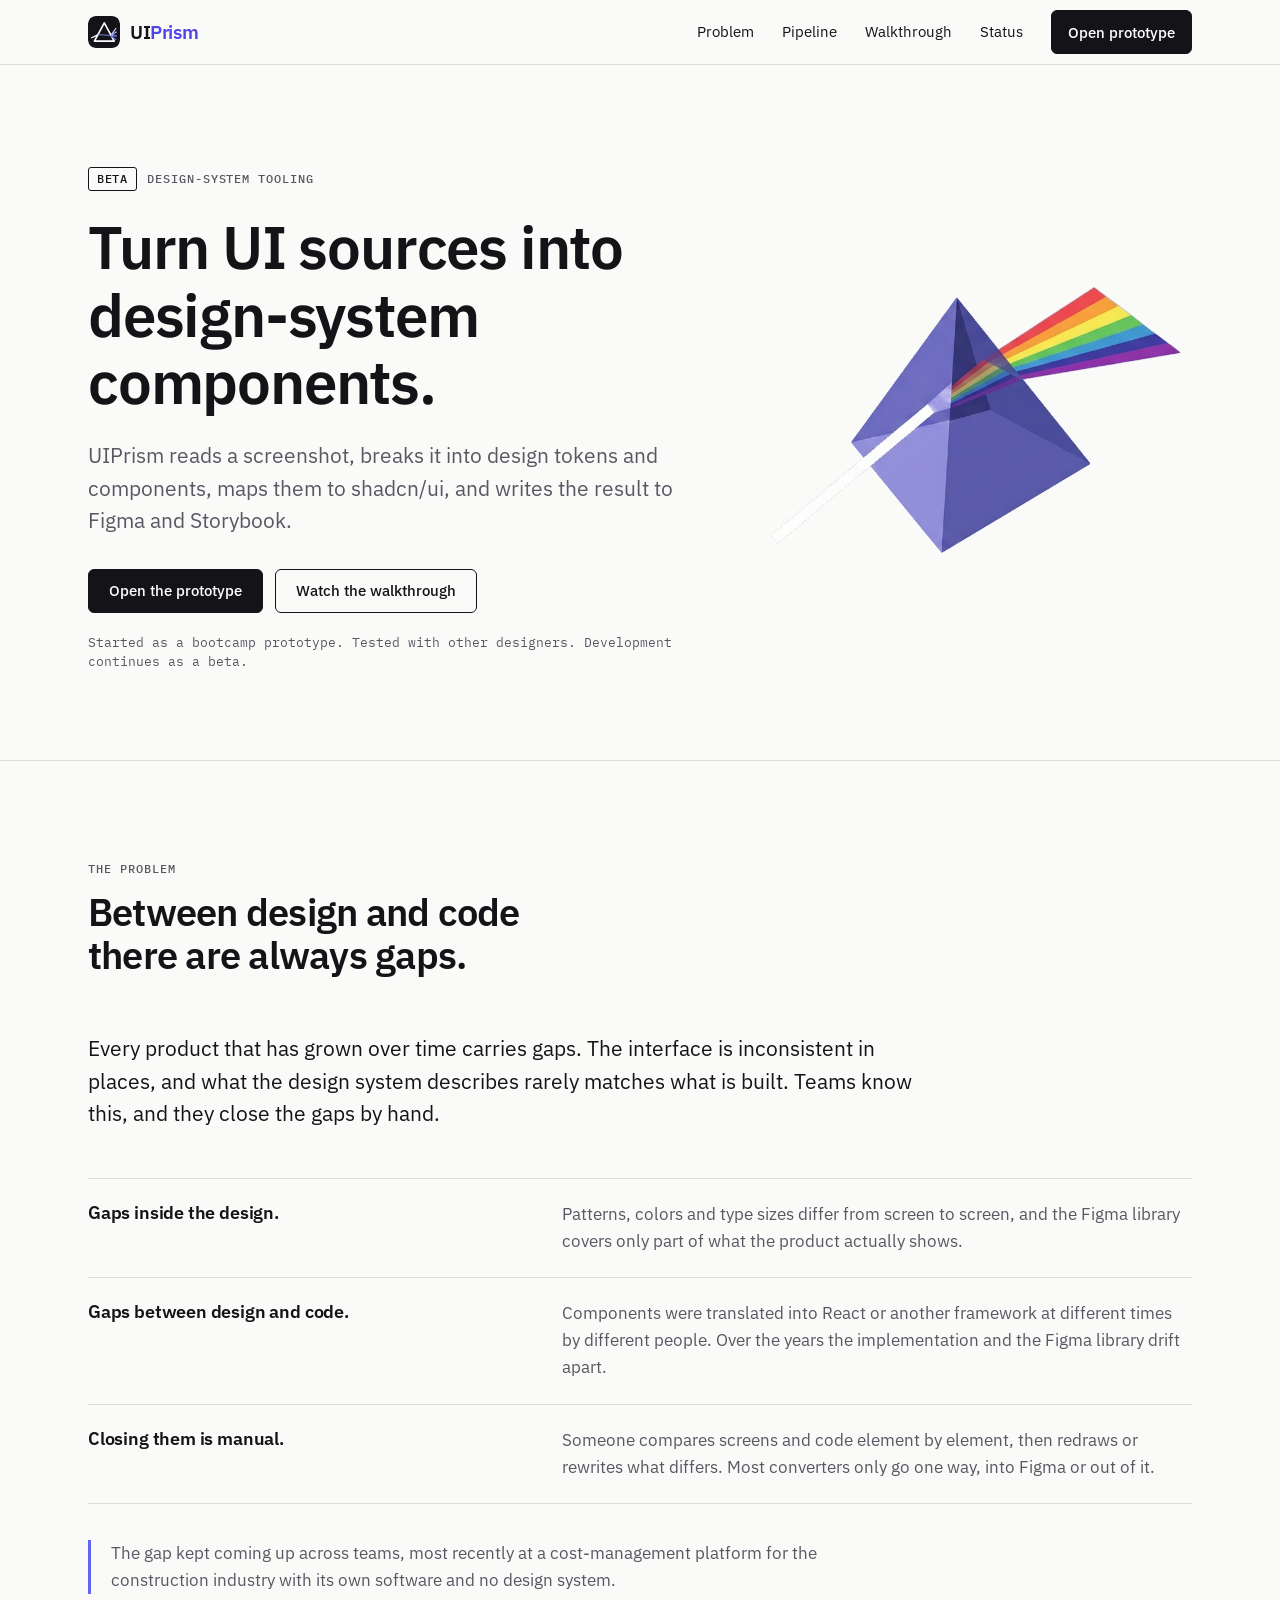
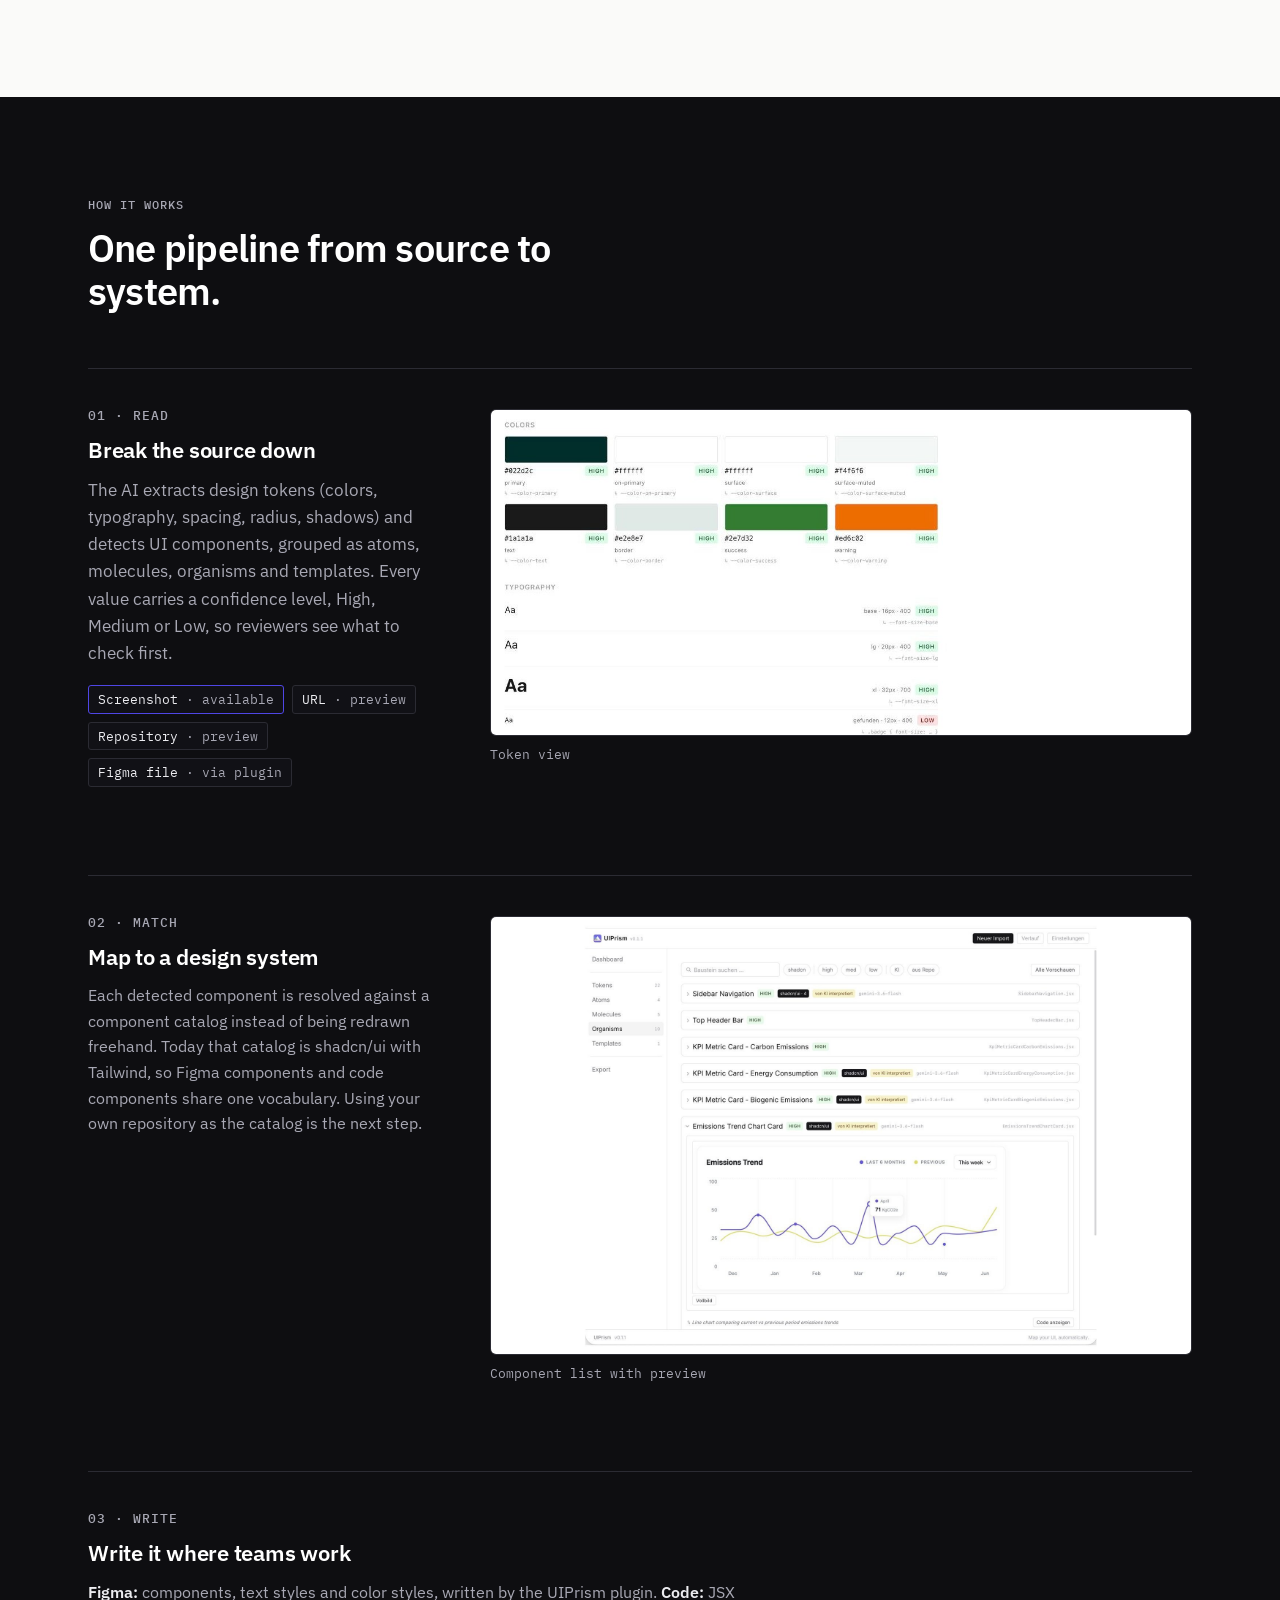
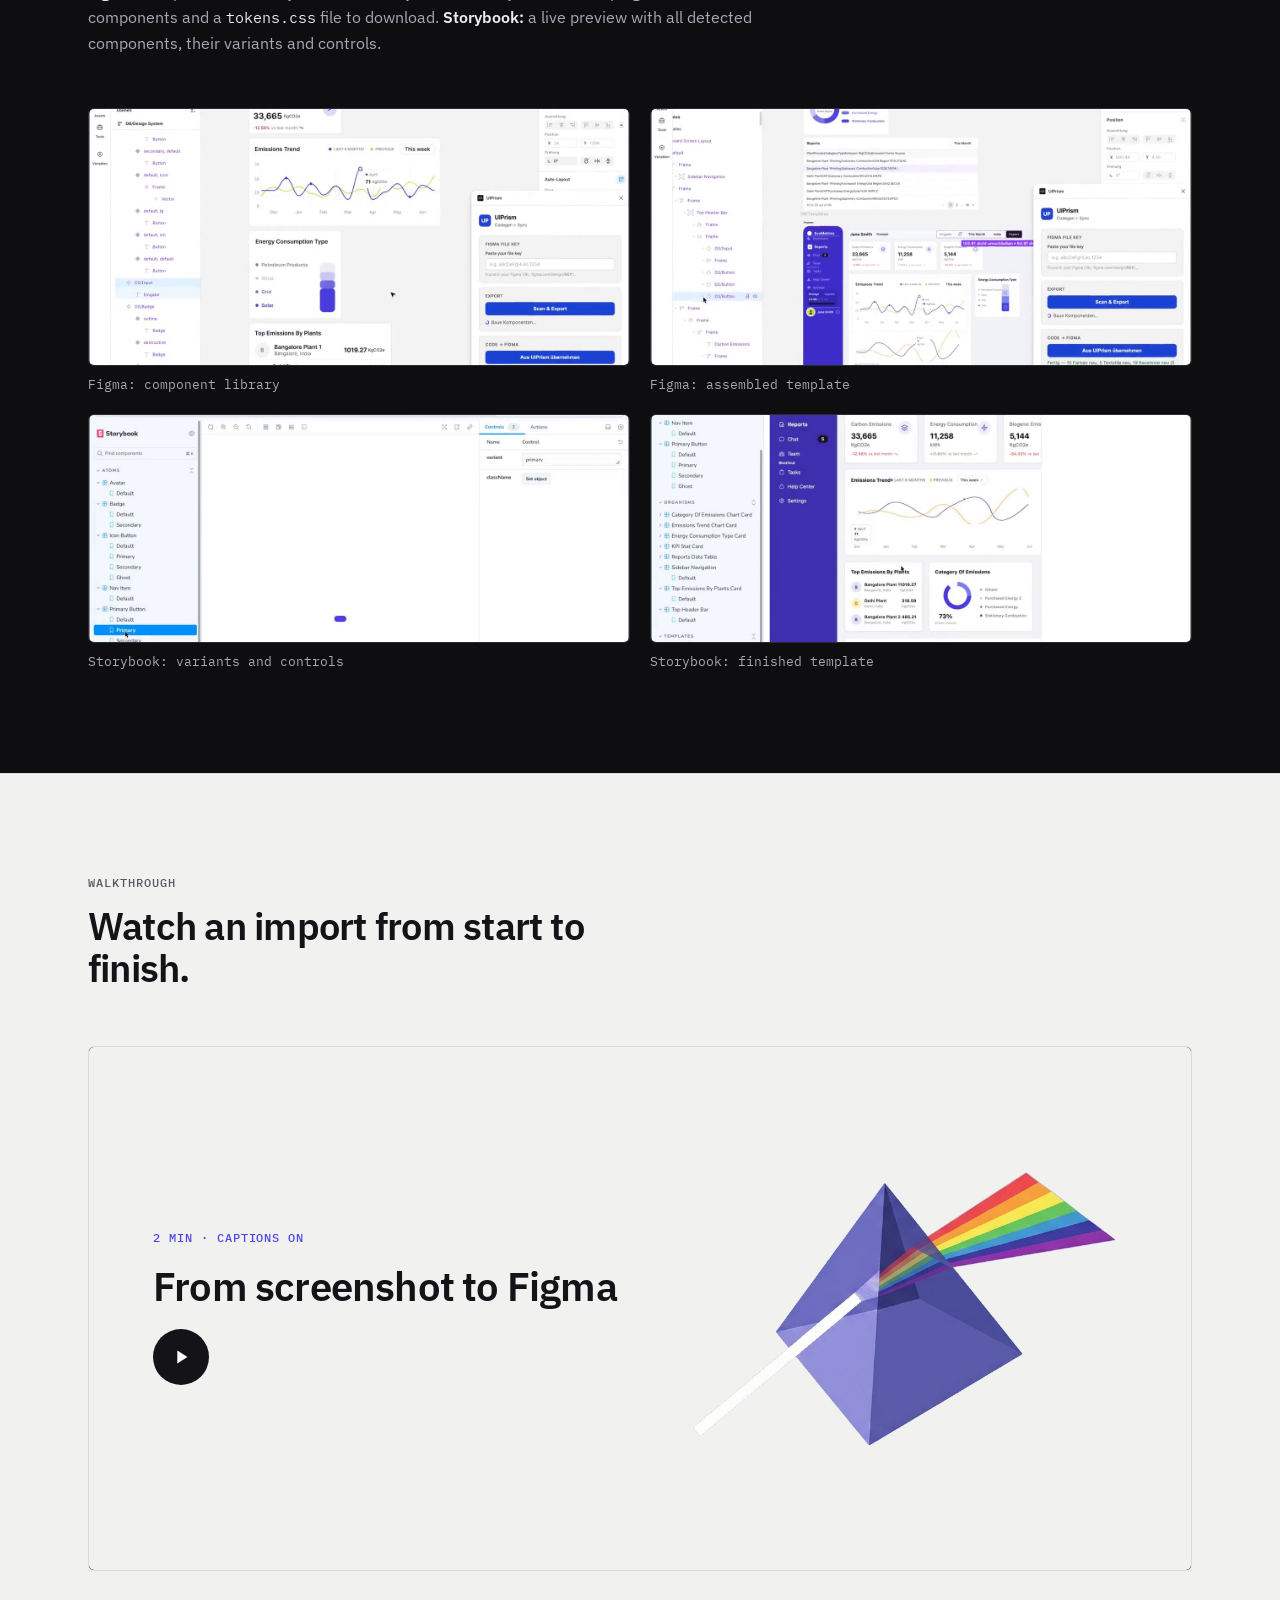
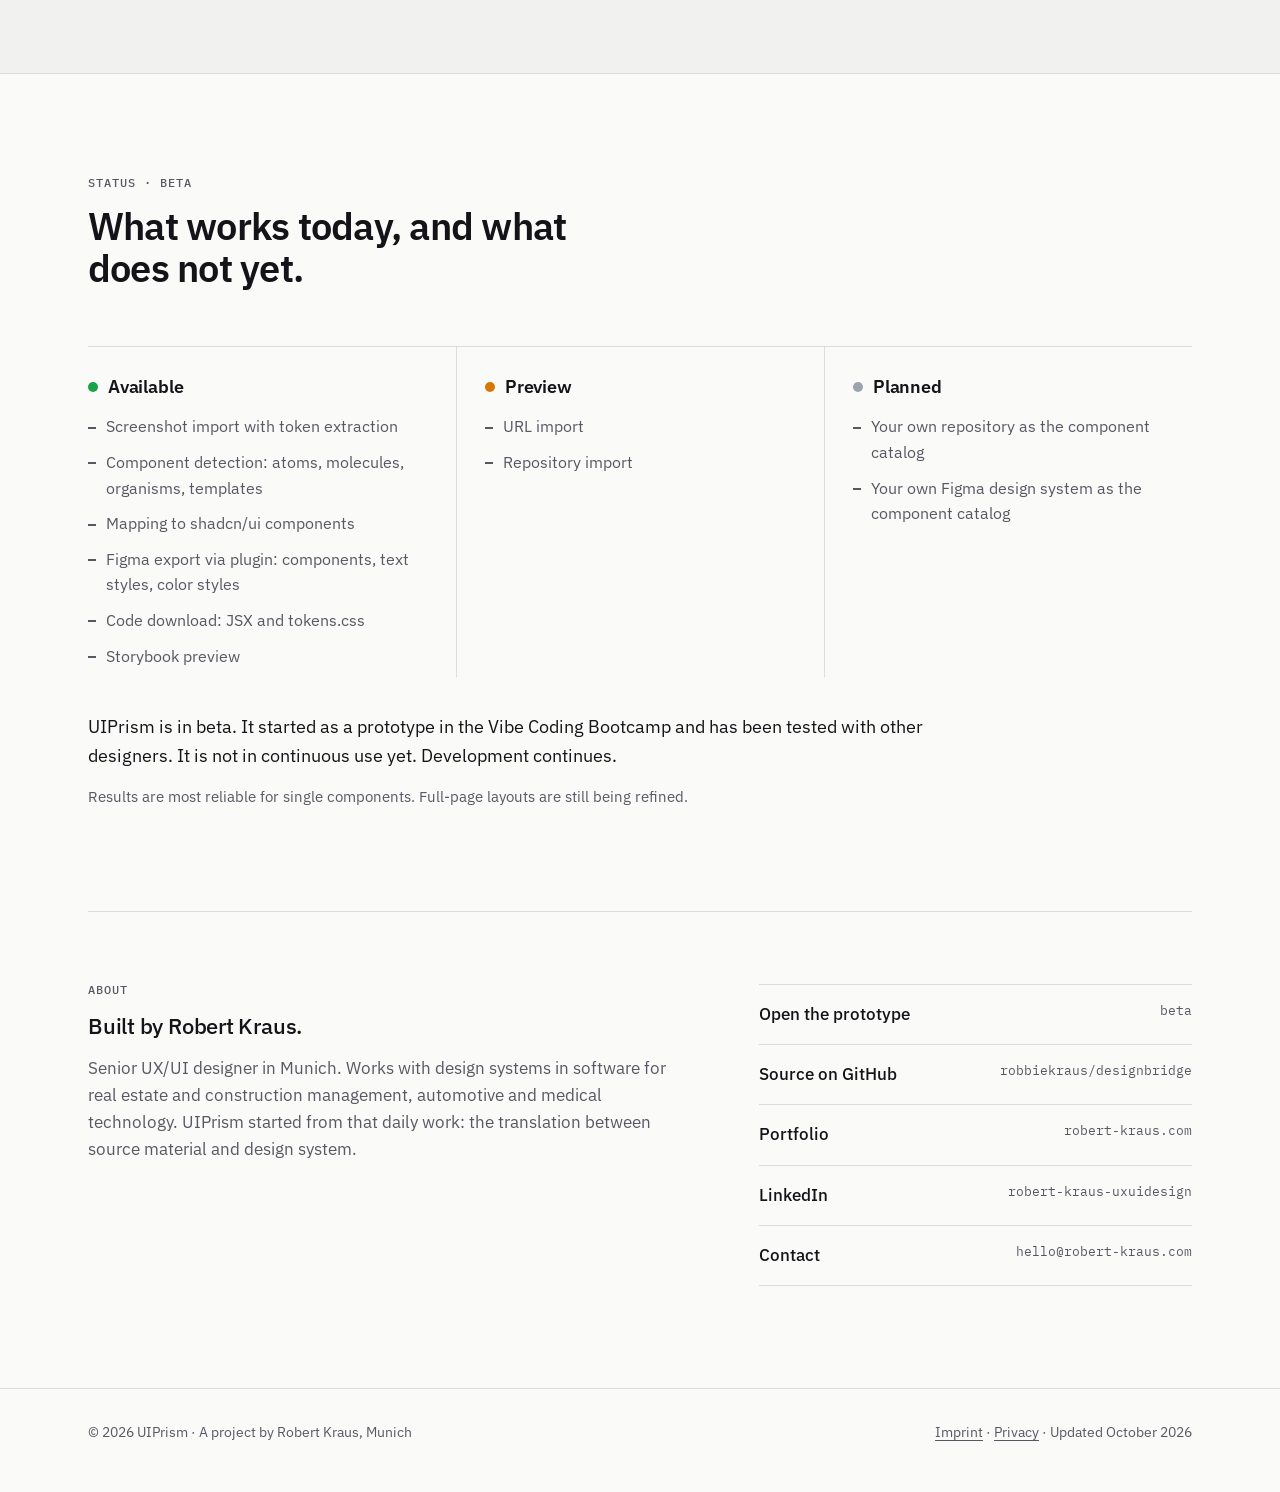
==== index.html @ bccb8038 "Merge How it works and Inside the prototype into one pipeline section with screens Co-Authored-By: C" ====
<!doctype html>
<html lang="en">
<head>
<meta charset="utf-8">
<meta name="viewport" content="width=device-width, initial-scale=1">
<title>UIPrism · UI sources to design-system components</title>
<meta name="description" content="UIPrism reads a screenshot, breaks it into design tokens and components, maps them to shadcn/ui, and writes the result to Figma and Storybook. Beta.">
<link rel="canonical" href="https://uiprism.netlify.app/">
<meta property="og:type" content="website">
<meta property="og:title" content="UIPrism · UI sources to design-system components">
<meta property="og:description" content="Screenshot in, design tokens, components, Figma and Storybook out. Currently in beta.">
<meta property="og:url" content="https://uiprism.netlify.app/">
<meta property="og:image" content="https://uiprism.netlify.app/assets/video/uiprism-walkthrough-poster.jpg">
<meta name="twitter:card" content="summary_large_image">
<meta name="theme-color" content="#fafaf9">
<link rel="icon" href="assets/brand/favicon.svg" type="image/svg+xml">
<link rel="icon" href="assets/brand/favicon-32.png" type="image/png" sizes="32x32">
<link rel="apple-touch-icon" href="assets/brand/apple-touch-icon.png">
<link rel="preload" href="assets/fonts/ibm-plex-sans-latin-400-normal.woff2" as="font" type="font/woff2" crossorigin>
<link rel="preload" href="assets/fonts/ibm-plex-sans-latin-600-normal.woff2" as="font" type="font/woff2" crossorigin>
<link rel="stylesheet" href="assets/styles.css">
<script src="assets/site.js" defer></script>
</head>
<body>
<a class="skip" href="#main">Skip to content</a>

<header class="top">
  <div class="wrap">
    <a class="brand" href="#top" aria-label="UIPrism, back to top">
      <svg viewBox="0 0 128 128" aria-hidden="true"><rect x="0" y="0" width="128" height="128" rx="28" fill="#141418"/><g transform="translate(12.4 14.5) scale(1.65)"><path d="M32 8 56 52H8Z" fill="none" stroke="#FFFFFF" stroke-width="4" stroke-linejoin="round"/><path d="M1.5 44 17.2 36.3" stroke="#FFFFFF" stroke-width="3.2" stroke-linecap="round" fill="none"/><path d="M17.2 36.3 47.6 38.4" stroke="#818CF8" stroke-width="2.4" stroke-linecap="round" fill="none" opacity="0.9"/><g stroke-width="3" stroke-linecap="round" fill="none"><path d="M48 38.2 60 21.5" stroke="#C7D2FE"/><path d="M48.3 38.6 61 30.2" stroke="#A5B4FC"/><path d="M48.5 39 61.2 39.6" stroke="#818CF8"/><path d="M48.4 39.4 60 48.6" stroke="#6366F1"/></g></g></svg>
      <span>UI<b>Prism</b></span>
    </a>
    <nav class="nav" aria-label="Main">
      <a href="#problem">Problem</a>
      <a href="#pipeline">Pipeline</a>
      <a href="#walkthrough">Walkthrough</a>
      <a href="#status">Status</a>
      <a class="btn" href="https://designbridge-production.up.railway.app/" rel="noopener">Open prototype</a>
    </nav>
  </div>
</header>

<main id="main">
  <div id="top"></div>
  <section class="hero" aria-labelledby="h1">
    <div class="wrap">
      <div>
        <p class="label"><span class="pill">Beta</span><span>Design-system tooling</span></p>
        <h1 id="h1">Turn UI sources into design-system components.</h1>
        <p class="lede">UIPrism reads a screenshot, breaks it into design tokens and components, maps them to shadcn/ui, and writes the result to Figma and Storybook.</p>
        <div class="cta">
          <a class="btn" href="https://designbridge-production.up.railway.app/" rel="noopener">Open the prototype</a>
          <a class="btn ghost" href="#walkthrough">Watch the walkthrough</a>
        </div>
        <p class="note">Started as a bootcamp prototype. Tested with other designers. Development continues as a beta.</p>
      </div>
      <figure>
        <img src="assets/img/prism.webp" width="723" height="481" fetchpriority="high" alt="Illustration: a beam of light enters a prism and leaves as a spectrum. One source becomes a structured system.">
      </figure>
    </div>
  </section>

  <section id="problem" aria-labelledby="h-problem">
    <div class="wrap">
      <div class="head">
        <p class="label">The problem</p>
        <h2 id="h-problem">Between design and code there are always gaps.</h2>
      </div>
      <p class="lead">Every product that has grown over time carries gaps. The interface is inconsistent in places, and what the design system describes rarely matches what is built. Teams know this, and they close the gaps by hand.</p>
      <dl class="issues">
        <div>
          <dt>Gaps inside the design.</dt>
          <dd>Patterns, colors and type sizes differ from screen to screen, and the Figma library covers only part of what the product actually shows.</dd>
        </div>
        <div>
          <dt>Gaps between design and code.</dt>
          <dd>Components were translated into React or another framework at different times by different people. Over the years the implementation and the Figma library drift apart.</dd>
        </div>
        <div>
          <dt>Closing them is manual.</dt>
          <dd>Someone compares screens and code element by element, then redraws or rewrites what differs. Most converters only go one way, into Figma or out of it.</dd>
        </div>
      </dl>
      <p class="origin">The gap kept coming up across teams, most recently at a cost-management platform for the construction industry with its own software and no design system.</p>
    </div>
  </section>

  <section id="pipeline" class="dark" aria-labelledby="h-pipeline">
    <div class="wrap">
      <div class="head">
        <p class="label">How it works</p>
        <h2 id="h-pipeline">One pipeline from source to system.</h2>
      </div>
      <div class="rows">
        <article class="row">
          <div class="row-text">
            <p class="num">01 · READ</p>
            <h3>Break the source down</h3>
            <p>The AI extracts design tokens (colors, typography, spacing, radius, shadows) and detects UI components, grouped as atoms, molecules, organisms and templates. Every value carries a confidence level, High, Medium or Low, so reviewers see what to check first.</p>
            <ul class="chips" aria-label="Input sources">
              <li class="chip live">Screenshot <i>· available</i></li>
              <li class="chip">URL <i>· preview</i></li>
              <li class="chip">Repository <i>· preview</i></li>
              <li class="chip">Figma file <i>· via plugin</i></li>
            </ul>
          </div>
          <div class="row-shots one">
            <figure><button type="button" class="shot" data-shot><img src="assets/img/screens/01-tokens.jpg" width="1240" height="575" alt="Token view: extracted colors with hex values and High confidence labels, and the start of the typography list."></button><figcaption>Token view</figcaption></figure>
          </div>
        </article>
        <article class="row">
          <div class="row-text">
            <p class="num">02 · MATCH</p>
            <h3>Map to a design system</h3>
            <p>Each detected component is resolved against a component catalog instead of being redrawn freehand. Today that catalog is shadcn/ui with Tailwind, so Figma components and code components share one vocabulary. Using your own repository as the catalog is the next step.</p>
          </div>
          <div class="row-shots one">
            <figure><button type="button" class="shot" data-shot><img src="assets/img/screens/02-components.jpg" width="1914" height="1196" alt="Component list with confidence labels and shadcn/ui badges, one entry expanded to show a rendered line chart card."></button><figcaption>Component list with preview</figcaption></figure>
          </div>
        </article>
        <article class="row wide">
          <div class="row-text">
            <p class="num">03 · WRITE</p>
            <h3>Write it where teams work</h3>
            <p><strong>Figma:</strong> components, text styles and color styles, written by the UIPrism plugin. <strong>Code:</strong> JSX components and a <code>tokens.css</code> file to download. <strong>Storybook:</strong> a live preview with all detected components, their variants and controls.</p>
          </div>
          <div class="row-shots four">
            <figure><button type="button" class="shot" data-shot><img src="assets/img/screens/03-figma-library.jpg" width="1280" height="608" alt="Figma file with the UIPrism plugin open next to a library of components such as badge, input and card."></button><figcaption>Figma: component library</figcaption></figure>
            <figure><button type="button" class="shot" data-shot><img src="assets/img/screens/04-figma-template.jpg" width="1280" height="608" alt="Figma canvas with the assembled dashboard template and its layer tree."></button><figcaption>Figma: assembled template</figcaption></figure>
            <figure><button type="button" class="shot" data-shot><img src="assets/img/screens/05-storybook-controls.jpg" width="1280" height="536" alt="Storybook with atoms, organisms and a controls panel for the primary button variant."></button><figcaption>Storybook: variants and controls</figcaption></figure>
            <figure><button type="button" class="shot" data-shot><img src="assets/img/screens/06-storybook-template.jpg" width="1280" height="536" alt="Storybook rendering the finished dashboard template."></button><figcaption>Storybook: finished template</figcaption></figure>
          </div>
        </article>
      </div>
    </div>
  </section>

  <section id="walkthrough" class="walk" aria-labelledby="h-walk">
    <div class="wrap">
      <div class="head">
        <p class="label">Walkthrough</p>
        <h2 id="h-walk">Watch an import from start to finish.</h2>
      </div>
      <div class="player">
        <video controls preload="metadata" playsinline width="1280" height="608" id="walk-video" aria-label="Walkthrough: a screenshot imported into UIPrism, analyzed, and written to Figma and Storybook">
          <source src="assets/video/uiprism-walkthrough.mp4" type="video/mp4">
          <track kind="captions" src="assets/video/uiprism-walkthrough.en.vtt" srclang="en" label="English" default>
          Your browser cannot play this video. <a href="assets/video/uiprism-walkthrough.mp4">Download the walkthrough</a>.
        </video>
        <button type="button" class="start" id="walk-start" aria-label="Play walkthrough, 2 minutes">
          <span class="start-text">
            <span class="start-eyebrow">2 min · captions on</span>
            <span class="start-title">From screenshot to Figma</span>
            <span class="start-play" aria-hidden="true"><svg width="22" height="22" viewBox="0 0 24 24" fill="currentColor"><path d="M8 5v14l11-7z"/></svg></span>
          </span>
          <img src="assets/img/prism.webp" alt="" aria-hidden="true" width="723" height="481" decoding="async">
        </button>
      </div>
    </div>
  </section>

  <section id="status" aria-labelledby="h-status">
    <div class="wrap">
      <div class="head">
        <p class="label">Status · Beta</p>
        <h2 id="h-status">What works today, and what does not yet.</h2>
      </div>
      <div class="status">
        <div>
          <h3><span class="dot a" aria-hidden="true"></span>Available</h3>
          <ul>
            <li>Screenshot import with token extraction</li>
            <li>Component detection: atoms, molecules, organisms, templates</li>
            <li>Mapping to shadcn/ui components</li>
            <li>Figma export via plugin: components, text styles, color styles</li>
            <li>Code download: JSX and tokens.css</li>
            <li>Storybook preview</li>
          </ul>
        </div>
        <div>
          <h3><span class="dot b" aria-hidden="true"></span>Preview</h3>
          <ul>
            <li>URL import</li>
            <li>Repository import</li>
          </ul>
        </div>
        <div>
          <h3><span class="dot c" aria-hidden="true"></span>Planned</h3>
          <ul>
            <li>Your own repository as the component catalog</li>
            <li>Your own Figma design system as the component catalog</li>
          </ul>
        </div>
      </div>
      <p class="betanote">UIPrism is in beta. It started as a prototype in the Vibe Coding Bootcamp and has been tested with other designers. It is not in continuous use yet. Development continues.</p>
      <p class="limits">Results are most reliable for single components. Full-page layouts are still being refined.</p>
    </div>
  </section>

  <section id="about" aria-labelledby="h-about">
    <div class="wrap"><div class="about">
      <div>
        <p class="label">About</p>
        <h2 id="h-about">Built by Robert Kraus.</h2>
        <p>Senior UX/UI designer in Munich. Works with design systems in software for real estate and construction management, automotive and medical technology. UIPrism started from that daily work: the translation between source material and design system.</p>
      </div>
      <ul class="links">
        <li><a href="https://designbridge-production.up.railway.app/" rel="noopener">Open the prototype <span>beta</span></a></li>
        <li><a href="https://github.com/robbiekraus/designbridge" rel="noopener">Source on GitHub <span>robbiekraus/designbridge</span></a></li>
        <li><a href="https://www.robert-kraus.com" rel="noopener">Portfolio <span>robert-kraus.com</span></a></li>
        <li><a href="https://www.linkedin.com/in/robert-kraus-uxuidesign/" rel="noopener">LinkedIn <span>robert-kraus-uxuidesign</span></a></li>
        <li><a href="mailto:hello@robert-kraus.com">Contact <span>hello@robert-kraus.com</span></a></li>
      </ul>
    </div></div>
  </section>
</main>

<footer>
  <div class="wrap">
    <span>© 2026 UIPrism · A project by Robert Kraus, Munich</span>
    <span><a href="legal.html#imprint">Imprint</a> · <a href="legal.html#privacy">Privacy</a> · Updated October 2026</span>
  </div>
</footer>
</body>
</html>
---- assets/styles.css ----
/* UIPrism site. Tokens follow brand-guide.md; type is IBM Plex, self-hosted (no external requests). */
@font-face{font-family:"IBM Plex Sans";font-weight:400;font-style:normal;font-display:swap;src:url(fonts/ibm-plex-sans-latin-400-normal.woff2) format("woff2")}
@font-face{font-family:"IBM Plex Sans";font-weight:500;font-style:normal;font-display:swap;src:url(fonts/ibm-plex-sans-latin-500-normal.woff2) format("woff2")}
@font-face{font-family:"IBM Plex Sans";font-weight:600;font-style:normal;font-display:swap;src:url(fonts/ibm-plex-sans-latin-600-normal.woff2) format("woff2")}
@font-face{font-family:"IBM Plex Mono";font-weight:400;font-style:normal;font-display:swap;src:url(fonts/ibm-plex-mono-latin-400-normal.woff2) format("woff2")}
@font-face{font-family:"IBM Plex Mono";font-weight:500;font-style:normal;font-display:swap;src:url(fonts/ibm-plex-mono-latin-500-normal.woff2) format("woff2")}

:root{
  --ink:#141418; --ink-2:#585863; --paper:#fafaf9; --paper-2:#f1f1ef; --line:#dcdcd8;
  --accent:#4f46e5;          /* text and links: 6.6:1 on paper */
  --accent-fill:#6366f1;     /* graphics only; 4.5:1 is not met for small text */
  --dark:#0e0e11; --dark-2:#17171c; --dark-line:#2b2b33; --dark-ink:#ececf0; --dark-ink-2:#a8a8b4;
  --sans:"IBM Plex Sans",system-ui,-apple-system,"Segoe UI",Roboto,sans-serif;
  --mono:"IBM Plex Mono",ui-monospace,SFMono-Regular,Menlo,Consolas,monospace;
  --max:1200px; --gutter:clamp(20px,4vw,48px); --radius:6px;
}
*,*::before,*::after{box-sizing:border-box}
html{scroll-behavior:smooth;scroll-padding-top:76px;-webkit-text-size-adjust:100%}
@media (prefers-reduced-motion:reduce){html{scroll-behavior:auto}}
body{margin:0;background:var(--paper);color:var(--ink);font:400 17px/1.6 var(--sans);-webkit-font-smoothing:antialiased}
img,video{max-width:100%;display:block}
a{color:var(--accent);text-underline-offset:3px}
a:hover{text-decoration-thickness:2px}
:focus-visible{outline:3px solid var(--accent-fill);outline-offset:3px;border-radius:3px}
.skip{position:absolute;left:-999px;top:8px;background:var(--ink);color:#fff;padding:10px 14px;border-radius:var(--radius);z-index:100}
.skip:focus{left:8px}
.wrap{max-width:var(--max);margin:0 auto;padding:0 var(--gutter)}
h1,h2,h3{margin:0;font-weight:600;letter-spacing:-.02em;line-height:1.12}
h1{font-size:clamp(34px,5vw,60px)}
h2{font-size:clamp(26px,3.2vw,38px);max-width:22ch}
h3{font-size:19px;letter-spacing:-.01em;line-height:1.3}
p{margin:0}
.label{font:500 12px/1 var(--mono);letter-spacing:.08em;text-transform:uppercase;color:var(--ink-2)}
.dark .label{color:var(--dark-ink-2)}

/* header */
.top{position:sticky;top:0;z-index:50;background:rgba(250,250,249,.94);backdrop-filter:saturate(1.4) blur(8px);border-bottom:1px solid var(--line)}
.top .wrap{display:flex;align-items:center;justify-content:space-between;height:64px;gap:24px}
.brand{display:flex;align-items:center;gap:10px;text-decoration:none;color:var(--ink);font-weight:600;font-size:19px;letter-spacing:-.02em}
.brand svg{width:32px;height:32px;border-radius:8px}
.brand b{color:var(--accent);font-weight:600}
.nav{display:flex;align-items:center;gap:28px}
.nav a{color:var(--ink);text-decoration:none;font-size:15px}
.nav a:hover{color:var(--accent)}
.btn{display:inline-flex;align-items:center;gap:8px;padding:12px 20px;border-radius:var(--radius);font:500 15px/1 var(--sans);text-decoration:none;border:1px solid var(--ink);color:#fff;background:var(--ink);min-height:44px}
.btn:hover{background:#2a2a33}
.btn.ghost{background:transparent;color:var(--ink)}
.btn.ghost:hover{background:var(--paper-2)}
.nav .btn{color:#fff;padding:10px 16px}
.nav .btn:hover{color:#fff}

/* hero */
.hero{padding:clamp(48px,8vw,104px) 0 clamp(48px,7vw,88px);border-bottom:1px solid var(--line)}
.hero .wrap{display:grid;grid-template-columns:minmax(0,7fr) minmax(0,5fr);gap:clamp(24px,5vw,72px);align-items:center}
.hero .label{margin-bottom:22px;display:flex;gap:10px;align-items:center}
.pill{font:500 12px/1 var(--mono);letter-spacing:.06em;text-transform:uppercase;border:1px solid var(--ink);padding:5px 8px;border-radius:3px;color:var(--ink)}
.lede{margin-top:24px;font-size:clamp(18px,1.7vw,21px);line-height:1.55;color:var(--ink-2);max-width:34em}
.cta{display:flex;flex-wrap:wrap;gap:12px;margin-top:32px}
.hero .note{margin-top:20px;font:400 13px/1.5 var(--mono);color:var(--ink-2)}
.hero figure{margin:0}
.hero img{width:100%;height:auto}

/* sections */
section{padding:clamp(56px,8vw,104px) 0}
.head{display:grid;gap:16px;margin-bottom:clamp(32px,5vw,56px)}
.origin{margin-top:40px;max-width:46em;color:var(--ink-2);padding-left:20px;border-left:3px solid var(--accent-fill)}

/* pipeline (dark) */
.dark{background:var(--dark);color:var(--dark-ink)}
.dark h2{color:#fff}
.dark a{color:#a5b4fc}
.chips{list-style:none;margin:18px 0 0;padding:0;display:flex;flex-wrap:wrap;gap:8px}
.chip{font:400 12.5px/1 var(--mono);padding:7px 9px;border:1px solid var(--dark-line);border-radius:3px;color:var(--dark-ink);background:#111116}
.chip i{font-style:normal;color:var(--dark-ink-2)}
.chip.live{border-color:#4f46e5}
.num{font:500 13px/1 var(--mono);color:#a5b4fc;letter-spacing:.08em;margin:0 0 14px}
.dark .row{border-top-color:var(--dark-line)}
.dark .row-text h3{color:#fff}
.dark .row-text p:last-child,.dark .row-text p{color:var(--dark-ink-2)}
.dark .row-text strong{color:var(--dark-ink);font-weight:600}
.dark .row-text code{font-family:var(--mono);font-size:.92em;color:var(--dark-ink)}
.dark .shot{border-color:var(--dark-line)}
.dark .row-shots figcaption{color:var(--dark-ink-2)}
.row-shots.four{grid-template-columns:repeat(2,minmax(0,1fr))}

/* walkthrough */
.walk{background:var(--paper-2);border-top:1px solid var(--line);border-bottom:1px solid var(--line)}
.player{border:1px solid var(--line);border-radius:var(--radius);overflow:hidden;background:#000}
.player video{width:100%;height:auto;aspect-ratio:1280/608;background:#000}
.cap{margin-top:14px;font-size:14px;line-height:1.55;color:var(--ink-2);max-width:62em}

/* status */
.status{display:grid;grid-template-columns:repeat(3,minmax(0,1fr));border-top:1px solid var(--line)}
.status>div{padding:28px 28px 8px 0}
.status>div+div{padding-left:28px;border-left:1px solid var(--line)}
.status h3{display:flex;align-items:center;gap:10px;margin-bottom:16px;font-size:18px}
.status ul{margin:0;padding:0;list-style:none;display:grid;gap:10px;color:var(--ink-2);font-size:16px}
.status li{padding-left:18px;position:relative}
.status li::before{content:"";position:absolute;left:0;top:.78em;width:8px;height:2px;background:var(--ink-2)}
.dot{width:10px;height:10px;border-radius:50%;display:inline-block}
.dot.a{background:#16a34a}.dot.b{background:#d97706}.dot.c{background:#9ca3af}
.betanote{margin-top:36px;max-width:50em;font-size:18px;line-height:1.6}
.limits{margin-top:14px;max-width:50em;color:var(--ink-2);font-size:15px}

/* about + footer */
#about{padding-top:0}
.about{border-top:1px solid var(--line);padding-top:clamp(40px,6vw,72px);display:grid;grid-template-columns:minmax(0,7fr) minmax(0,5fr);gap:clamp(24px,5vw,72px)}
.about p{color:var(--ink-2);max-width:36em}
.about h2{margin:16px 0 14px;font-size:22px;font-weight:500;letter-spacing:-.01em;line-height:1.3;max-width:none}
.links{list-style:none;margin:0;padding:0;display:grid;gap:0;align-content:start}
.links li{border-top:1px solid var(--line)}
.links li:last-child{border-bottom:1px solid var(--line)}
.links a{display:flex;justify-content:space-between;gap:16px;padding:16px 0;text-decoration:none;color:var(--ink);font-weight:500}
.links a span{font:400 13px/1.6 var(--mono);color:var(--ink-2)}
.links a:hover{color:var(--accent)}
footer{border-top:1px solid var(--line);padding:32px 0 48px;font-size:14px;color:var(--ink-2)}
footer .wrap{display:flex;flex-wrap:wrap;gap:12px 28px;justify-content:space-between}
footer a{color:var(--ink-2)}
footer a:hover{color:var(--accent)}

/* legal page */
.legal{max-width:760px;padding:56px var(--gutter) 96px;margin:0 auto}
.legal h1{font-size:clamp(30px,4vw,44px);margin-bottom:12px}
.legal h2{font-size:26px;max-width:none;margin:56px 0 12px}
.legal h3{font-size:18px;margin:28px 0 8px}
.legal p,.legal li{color:#2a2a32;font-size:16px}
.legal p+p{margin-top:12px}
.legal ul{margin:10px 0;padding-left:20px}
.legal address{font-style:normal;margin:12px 0}
.legal .tn{padding:12px 16px;border:1px solid var(--line);border-radius:var(--radius);background:var(--paper-2);font-size:15px;margin:16px 0}
.legal hr{border:0;border-top:1px solid var(--line);margin:64px 0 0}
.legal .updated{font:400 13px/1.5 var(--mono);color:var(--ink-2)}
.legal nav.toc{display:flex;gap:20px;margin:20px 0 8px;font-size:15px}

/* responsive */
@media (max-width:900px){
  .hero .wrap,.about{grid-template-columns:1fr}
  .hero figure{max-width:420px;margin:0 auto;order:-1}
  .status,.steps{grid-template-columns:1fr}
  .status>div{padding:24px 0 8px!important;border-left:0!important}
  .status>div+div{border-top:1px solid var(--line)}
  .step+.step{border-left:0;border-top:1px solid var(--dark-line)}
  .arrow{right:auto;left:50%;top:auto;bottom:-13px;transform:translateX(-50%) rotate(90deg)}
}
@media (max-width:720px){
  .nav a:not(.btn){display:none}
  body{font-size:16px}
}

/* problem */
.lead{max-width:40em;font-size:clamp(18px,1.7vw,21px);line-height:1.55;color:var(--ink)}
.issues{margin:clamp(32px,5vw,48px) 0 0;border-top:1px solid var(--line)}
.issues>div{display:grid;grid-template-columns:minmax(0,5fr) minmax(0,7fr);gap:24px;padding:22px 0;border-bottom:1px solid var(--line)}
.issues dt{font-weight:600;font-size:18px;letter-spacing:-.01em;line-height:1.35}
.issues dd{margin:0;color:var(--ink-2);font-size:17px}
.origin{margin-top:36px}

/* video start screen (same scheme as the portfolio: title, play button, prism, fades out on start) */
.player{position:relative}
.start{position:absolute;inset:0;display:grid;grid-template-columns:1.1fr 1fr;align-items:center;gap:clamp(12px,3vw,40px);padding:clamp(16px,4vw,48px) clamp(20px,5vw,64px);background:var(--paper-2);border:0;cursor:pointer;text-align:left;color:var(--ink);font:inherit;transition:opacity .5s ease,visibility .5s}
.start.is-gone{opacity:0;visibility:hidden;pointer-events:none}
.start:focus-visible{outline:3px solid var(--accent-fill);outline-offset:-5px}
.start-text{display:flex;flex-direction:column;align-items:flex-start;gap:clamp(10px,2vw,20px)}
.start-eyebrow{font:500 12px/1 var(--mono);letter-spacing:.08em;text-transform:uppercase;color:var(--accent)}
.start-title{font-size:clamp(22px,3.4vw,40px);line-height:1.12;font-weight:600;letter-spacing:-.02em}
.start-play{display:inline-grid;place-items:center;width:56px;height:56px;border-radius:50%;background:var(--ink);color:#fff;transition:transform .25s ease}
.start:hover .start-play{transform:scale(1.1)}
.start img{width:100%;max-height:100%;height:auto;object-fit:contain;justify-self:center}
@media (max-width:560px){.start{grid-template-columns:1fr}.start img{display:none}.start-play{width:48px;height:48px}}
@media (prefers-reduced-motion:reduce){.start,.start-play{transition:none}}

/* interface gallery */
.rows{display:grid;gap:clamp(48px,7vw,88px)}
.row{display:grid;grid-template-columns:minmax(0,4fr) minmax(0,8fr);gap:clamp(24px,4vw,56px);align-items:start;padding-top:clamp(24px,4vw,40px);border-top:1px solid var(--line)}
.row.wide{grid-template-columns:1fr}
.row.wide .row-text{max-width:42em}
.row-text .label{margin-bottom:14px}
.row-text h3{margin-bottom:12px;font-size:22px}
.row-text p:last-child{color:var(--ink-2);font-size:16px}
.row-shots{display:grid;gap:20px;align-items:start}
.row-shots.two{grid-template-columns:repeat(2,minmax(0,1fr))}
.row-shots figure{margin:0}
.row-shots figcaption{margin-top:10px;font:400 13px/1.4 var(--mono);color:var(--ink-2)}
.shot{display:block;width:100%;padding:0;border:1px solid var(--line);border-radius:var(--radius);background:#fff;overflow:hidden;cursor:zoom-in;line-height:0}
.shot img{width:100%;height:auto;transition:transform .35s ease}
.shot:hover img{transform:scale(1.015)}
.row-shots.even .shot{aspect-ratio:16/10}
.row-shots.even .shot img{height:100%;object-fit:cover;object-position:top left}
.shot:focus-visible{outline:3px solid var(--accent-fill);outline-offset:3px}
@media (prefers-reduced-motion:reduce){.shot img{transition:none}}
.lightbox{position:fixed;inset:0;z-index:200;display:grid;place-items:center;padding:clamp(12px,3vw,40px);background:rgba(14,14,17,.86);cursor:zoom-out;opacity:0;transition:opacity .25s ease}
.lightbox.is-open{opacity:1}
.lightbox img{max-width:100%;max-height:100%;width:auto;height:auto;border-radius:var(--radius);background:#fff;transform:scale(.96);transition:transform .35s ease}
.lightbox.is-open img{transform:none}
.lightbox-close{position:absolute;top:clamp(8px,2vw,20px);right:clamp(8px,2vw,20px);width:44px;height:44px;border-radius:50%;border:1px solid rgba(255,255,255,.6);background:transparent;color:#fff;font-size:26px;line-height:1;cursor:pointer}
.lightbox-close:hover{background:#fff;color:var(--ink)}
.lightbox-close:focus-visible{outline:2px solid #fff;outline-offset:2px}
html.lightbox-open{overflow:hidden}
@media (prefers-reduced-motion:reduce){.lightbox,.lightbox img{transition:none}}


@media (max-width:900px){
  .issues>div{grid-template-columns:1fr;gap:6px}
  .row{grid-template-columns:1fr}
}
@media (max-width:560px){.row-shots.two{grid-template-columns:1fr}}
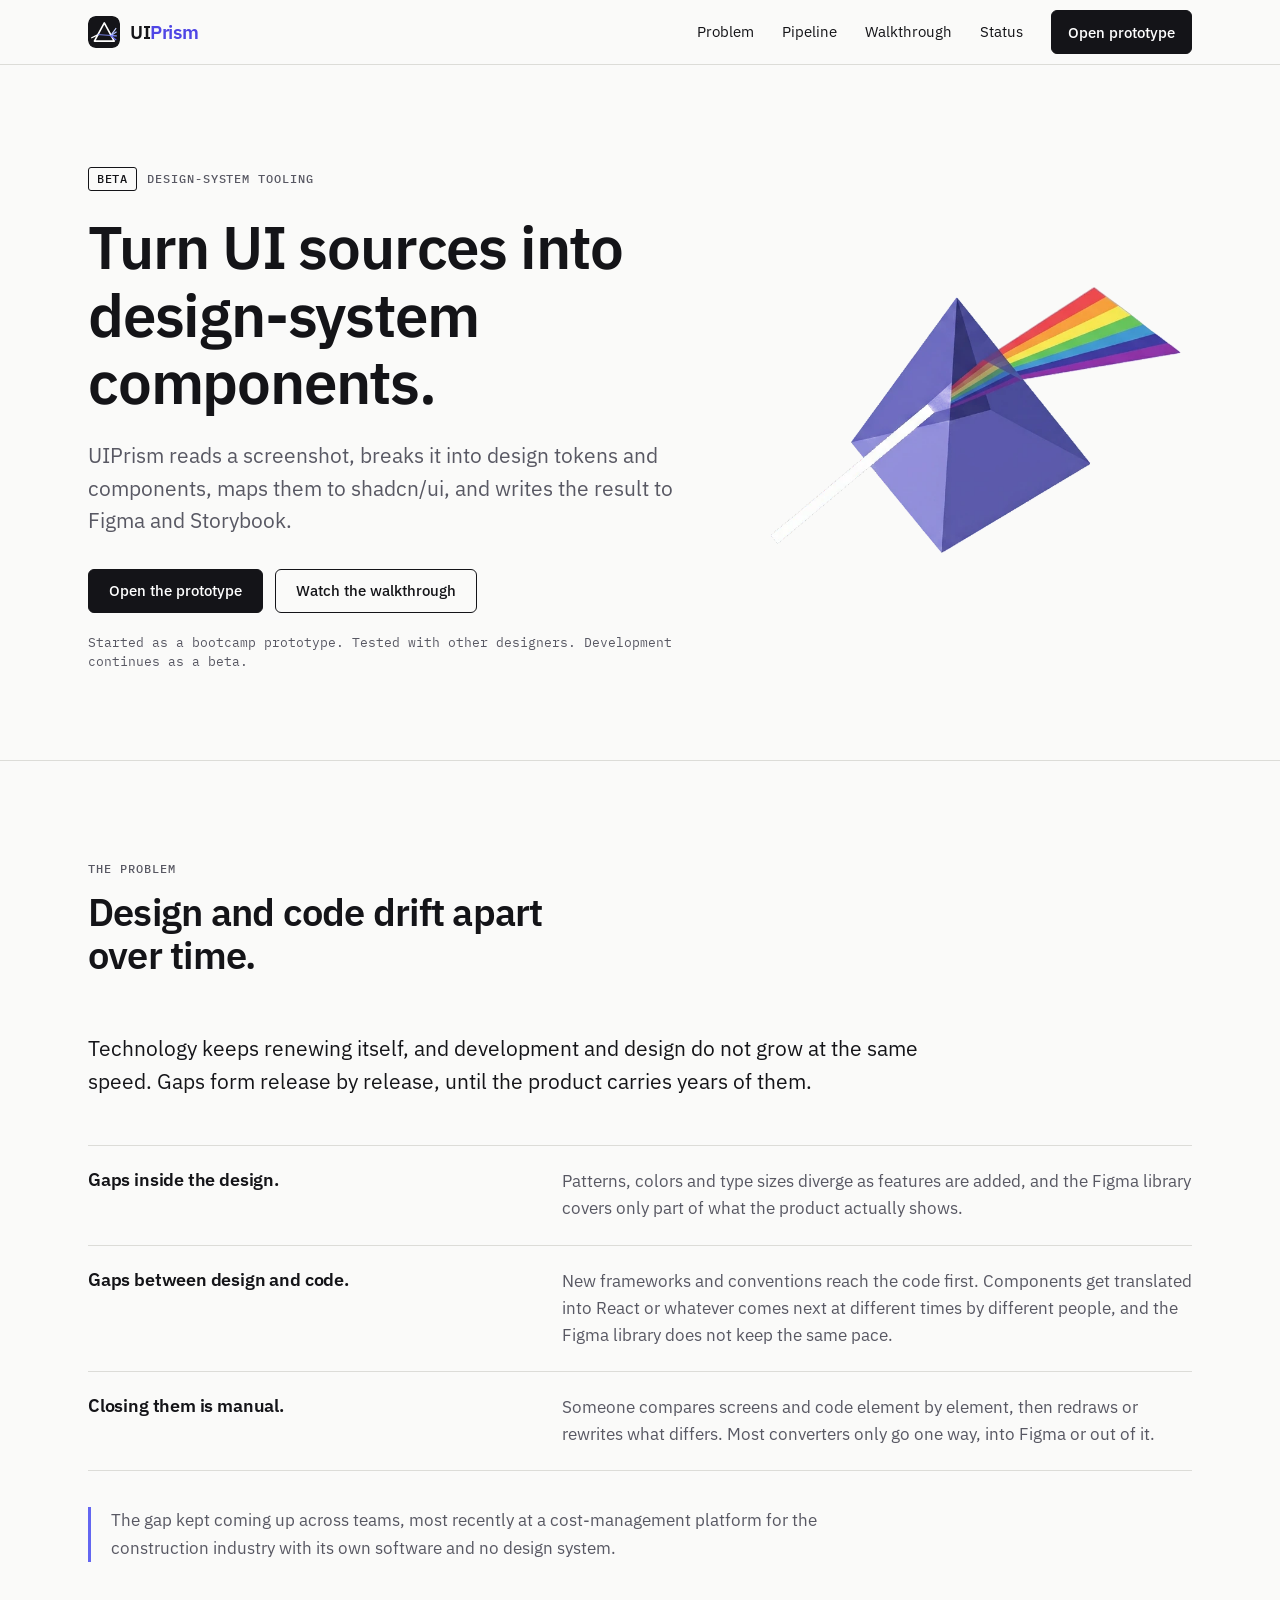
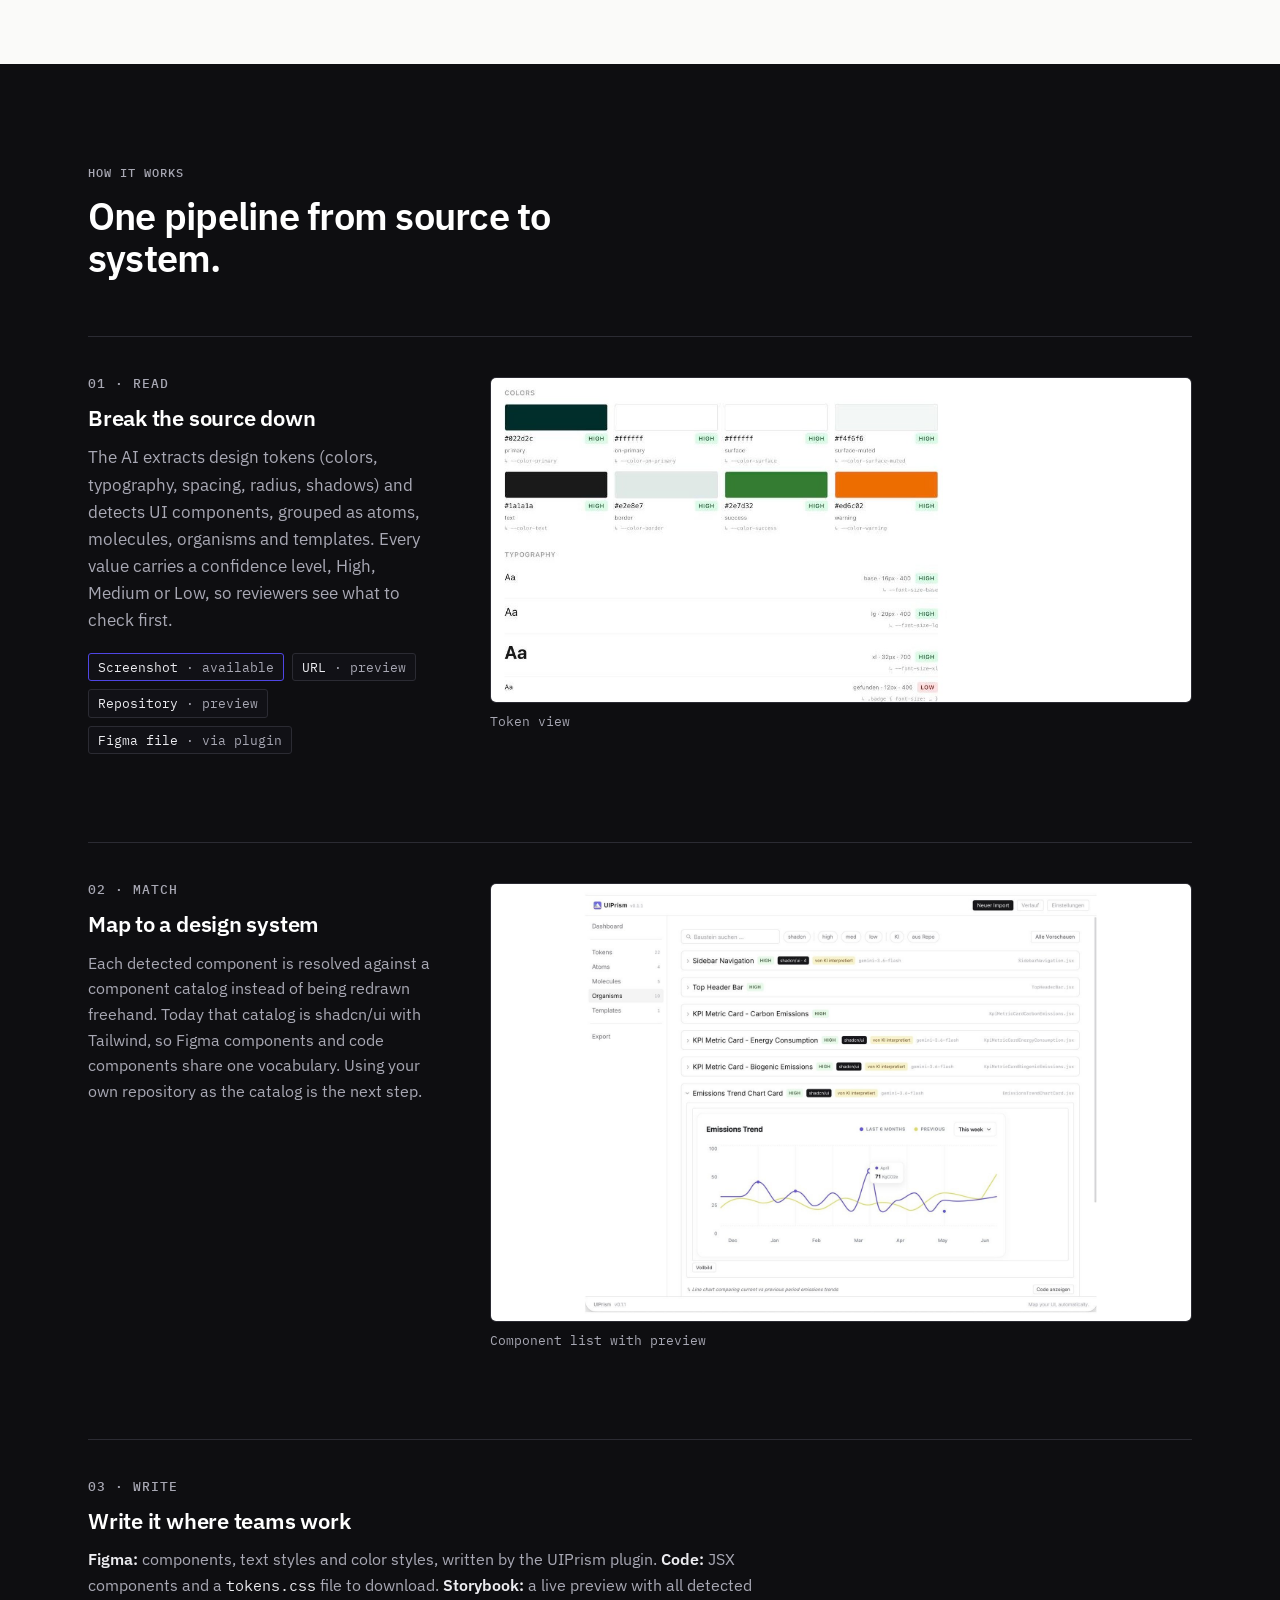
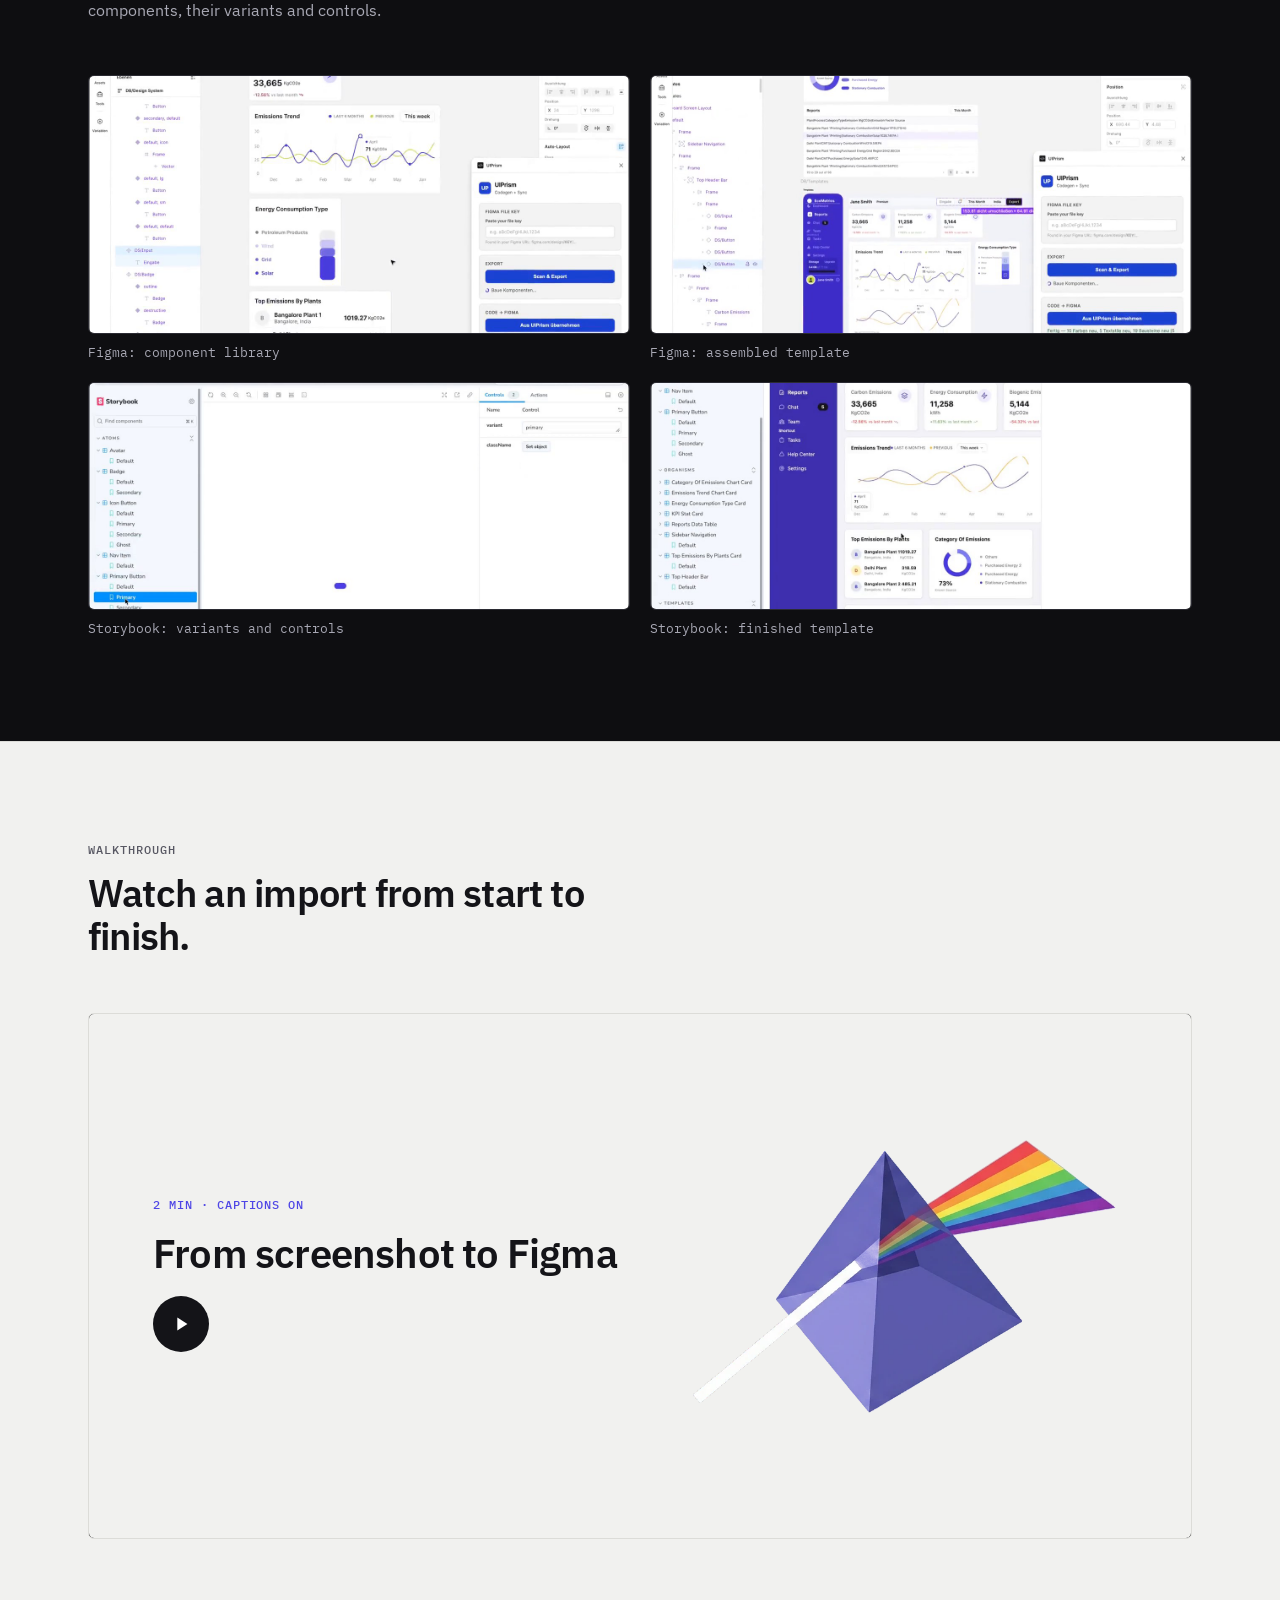
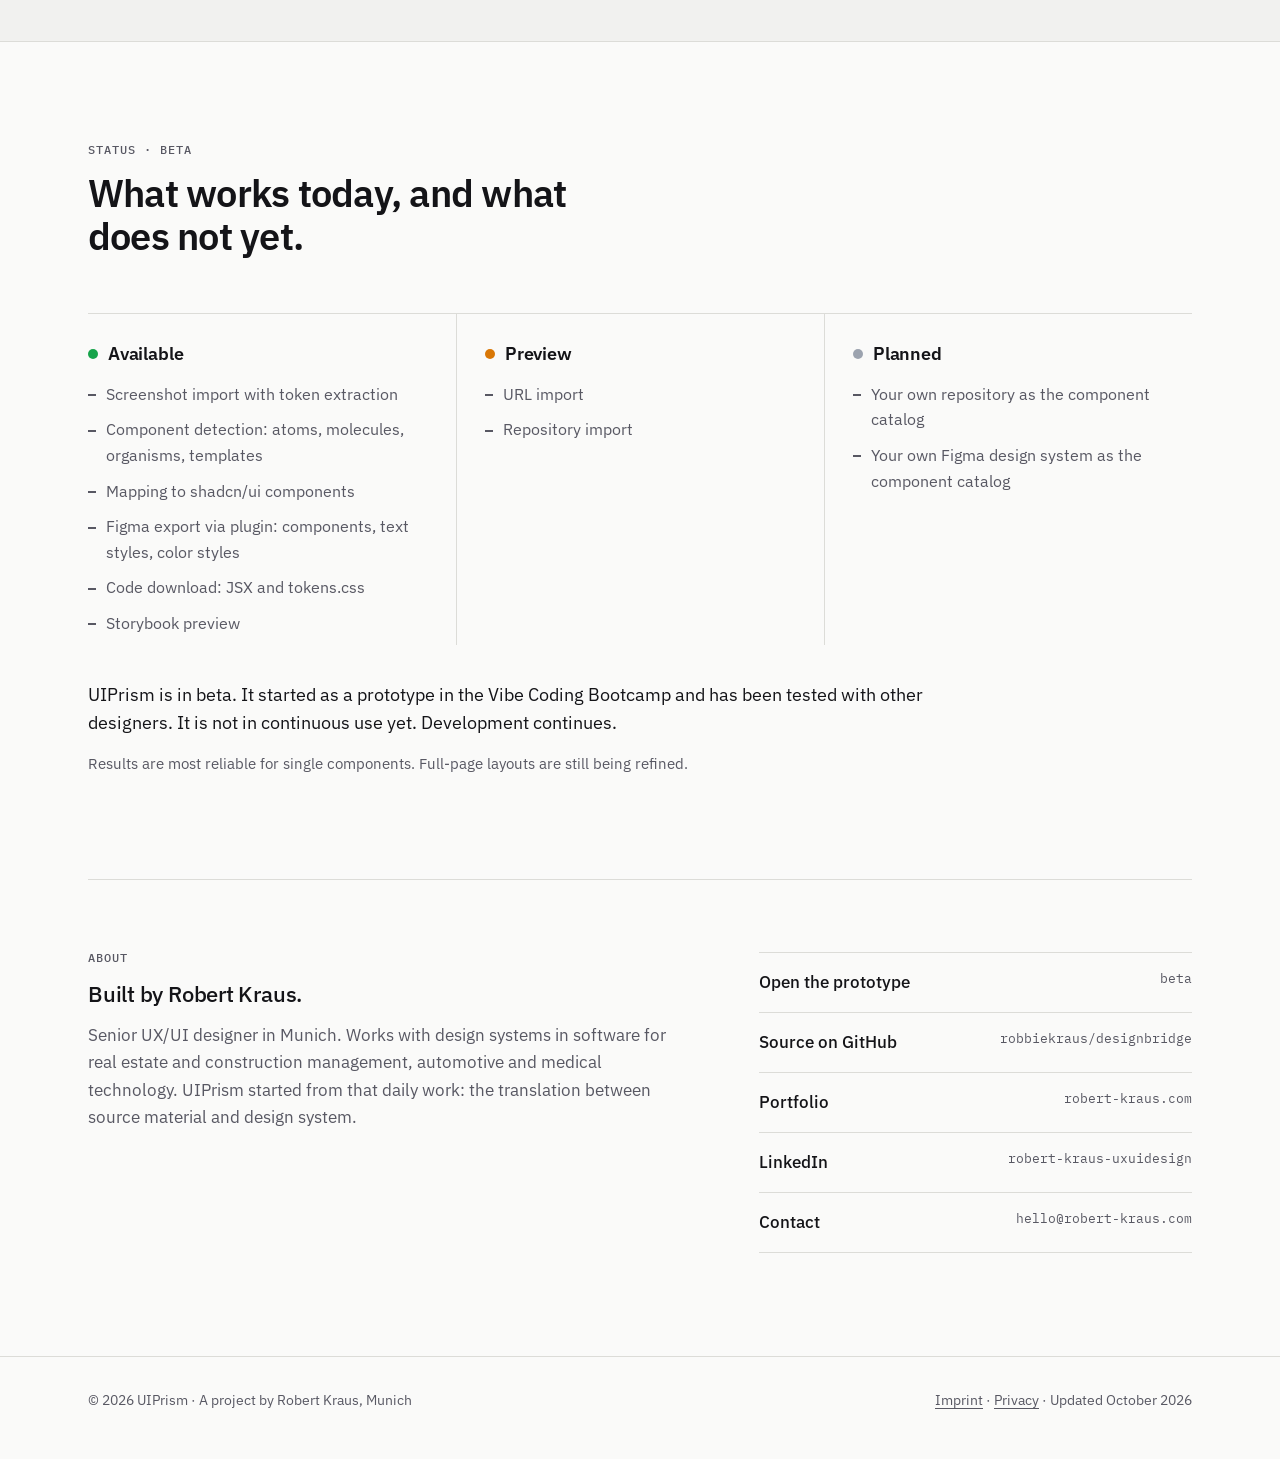
==== commit 7dea6780: "Problem: gaps form over time through diverging growth of design and development Co-Authored-By: Clau" ====
--- a/index.html
+++ b/index.html
@@ -64,17 +64,17 @@
     <div class="wrap">
       <div class="head">
         <p class="label">The problem</p>
-        <h2 id="h-problem">Between design and code there are always gaps.</h2>
-      </div>
-      <p class="lead">Every product that has grown over time carries gaps. The interface is inconsistent in places, and what the design system describes rarely matches what is built. Teams know this, and they close the gaps by hand.</p>
+        <h2 id="h-problem">Design and code drift apart over time.</h2>
+      </div>
+      <p class="lead">Technology keeps renewing itself, and development and design do not grow at the same speed. Gaps form release by release, until the product carries years of them.</p>
       <dl class="issues">
         <div>
           <dt>Gaps inside the design.</dt>
-          <dd>Patterns, colors and type sizes differ from screen to screen, and the Figma library covers only part of what the product actually shows.</dd>
+          <dd>Patterns, colors and type sizes diverge as features are added, and the Figma library covers only part of what the product actually shows.</dd>
         </div>
         <div>
           <dt>Gaps between design and code.</dt>
-          <dd>Components were translated into React or another framework at different times by different people. Over the years the implementation and the Figma library drift apart.</dd>
+          <dd>New frameworks and conventions reach the code first. Components get translated into React or whatever comes next at different times by different people, and the Figma library does not keep the same pace.</dd>
         </div>
         <div>
           <dt>Closing them is manual.</dt>
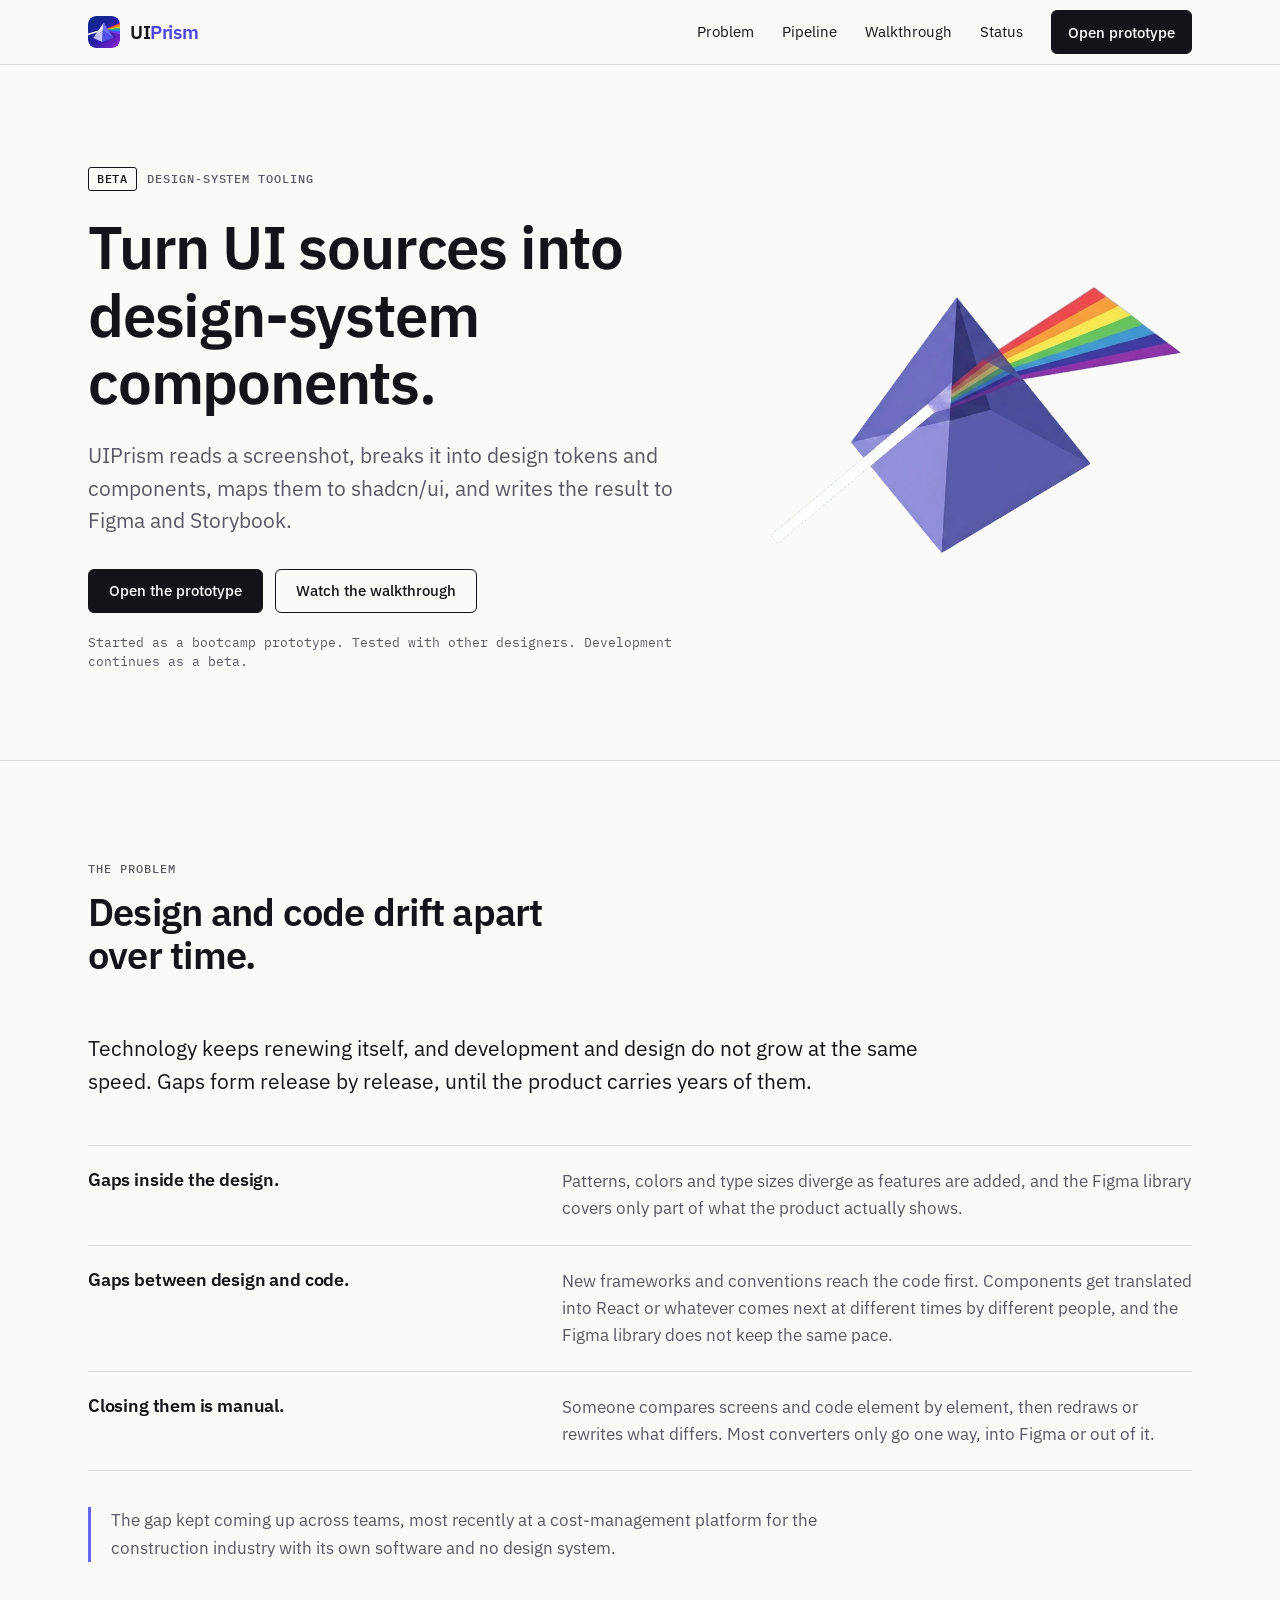
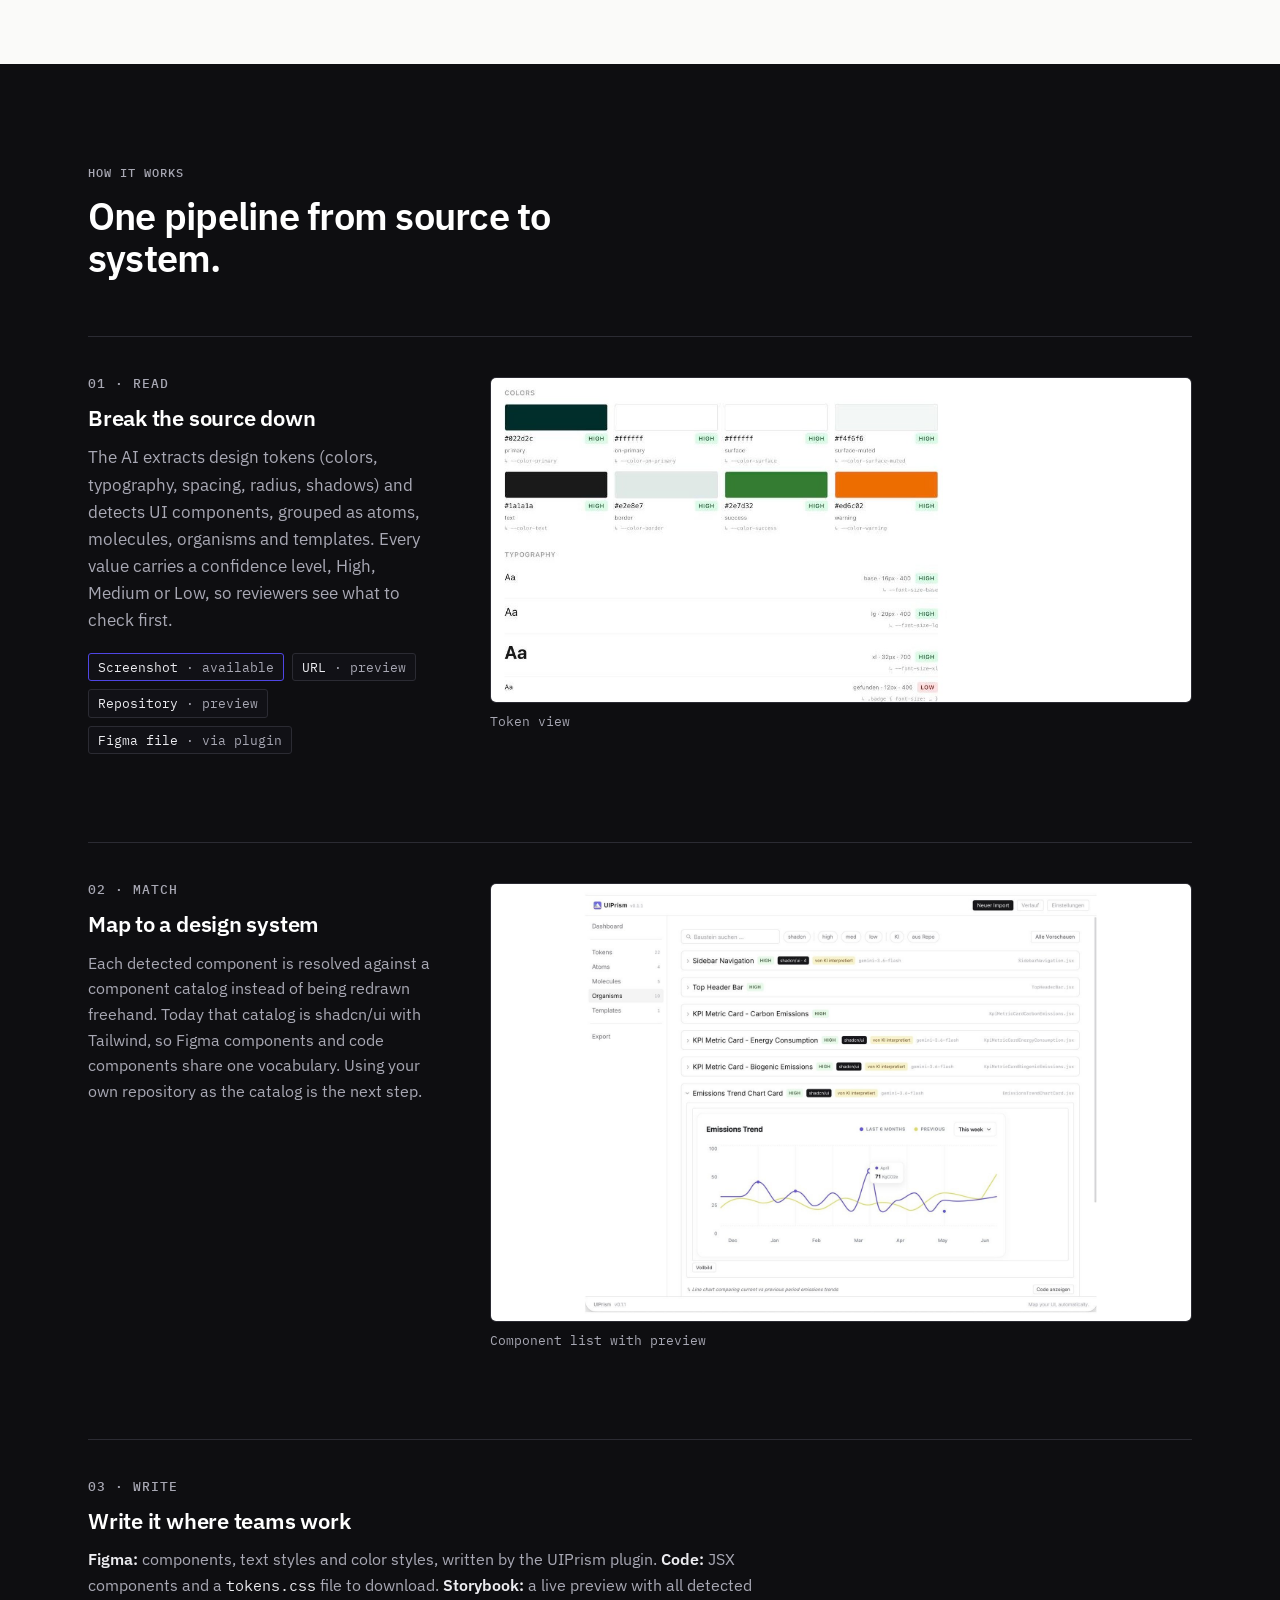
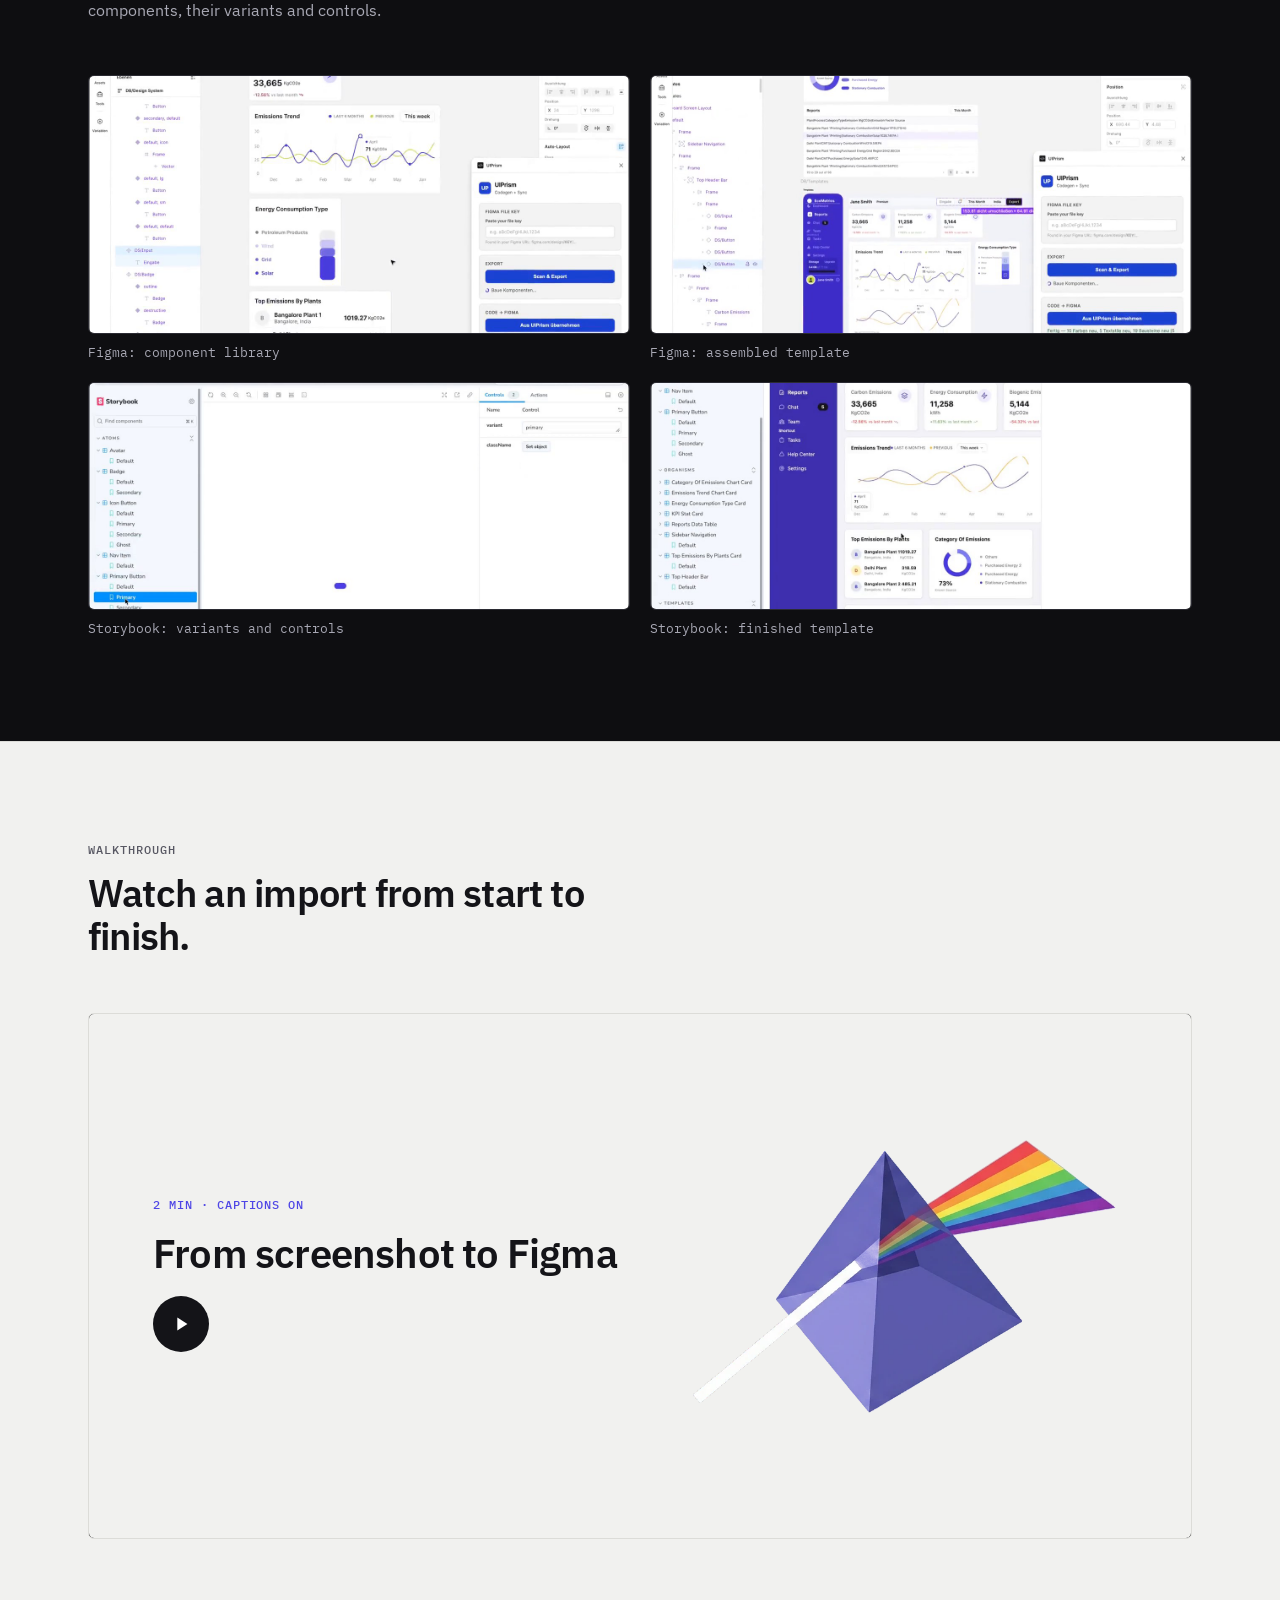
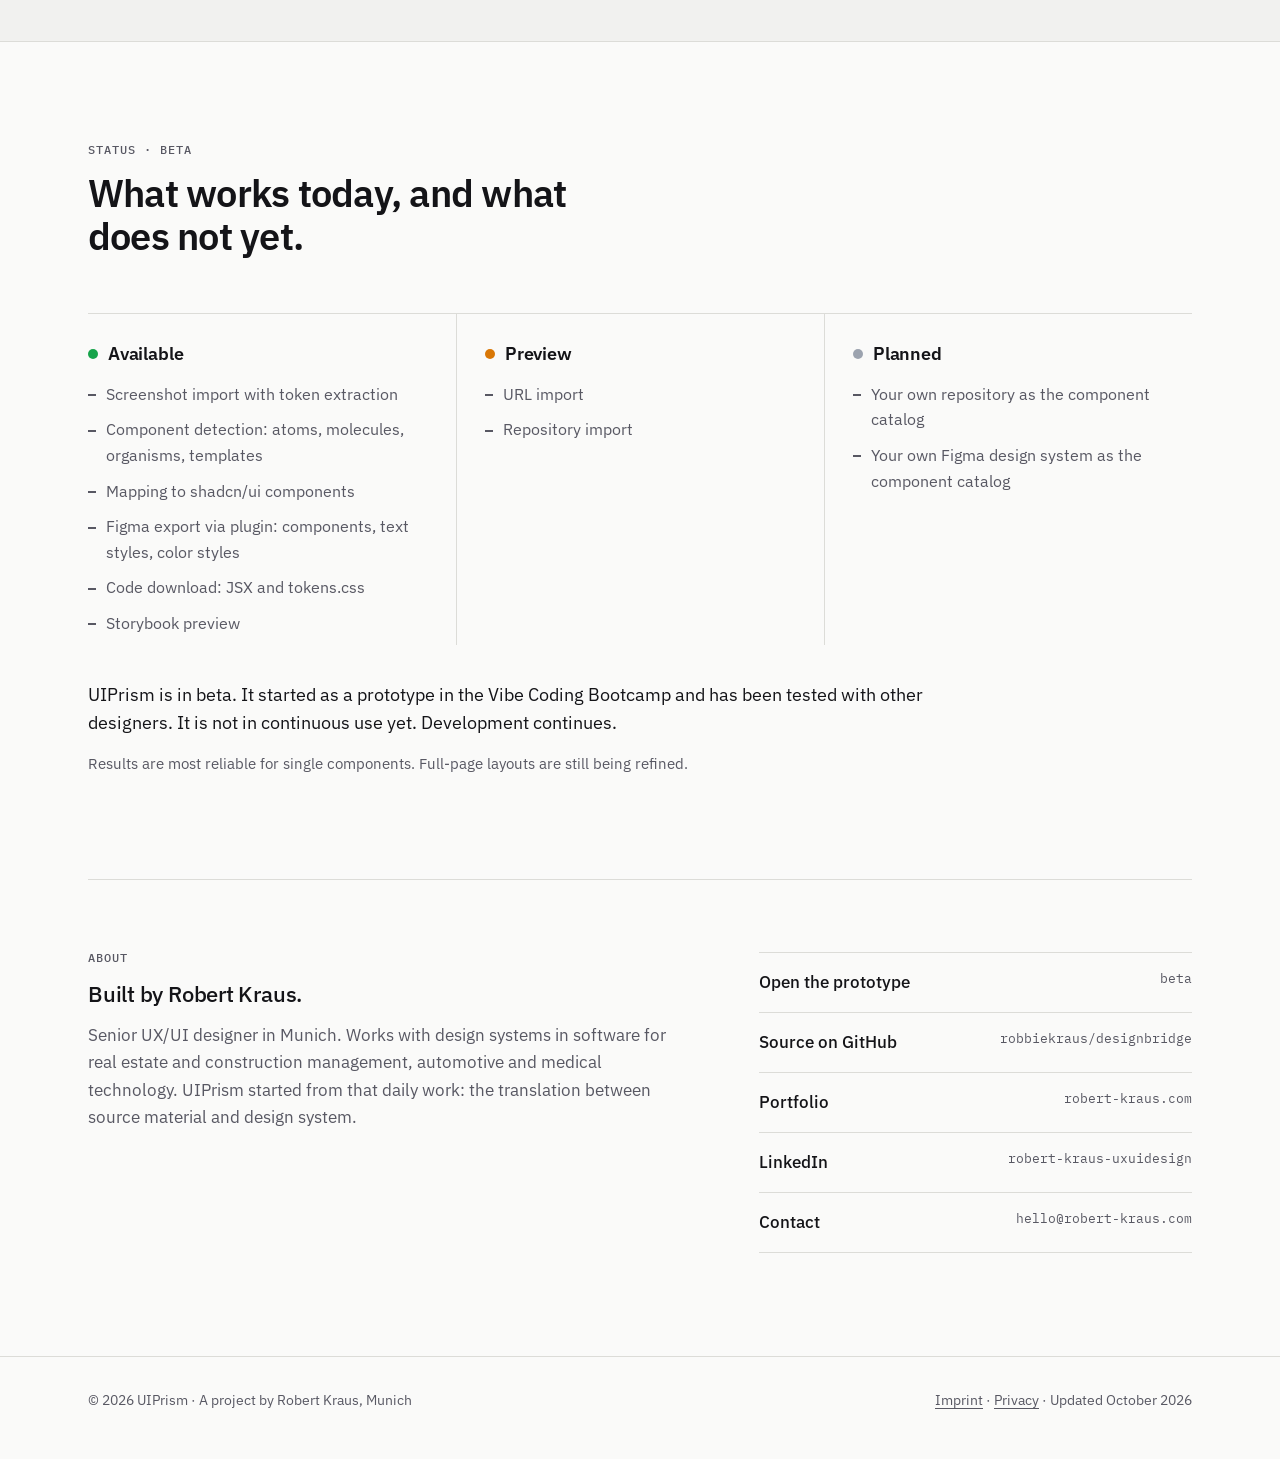
==== commit cfe05347: "Brand: use spectrum app icon (gradient) for header, favicon and touch icons Co-Authored-By: Claude S" ====
--- a/index.html
+++ b/index.html
@@ -27,7 +27,7 @@
 <header class="top">
   <div class="wrap">
     <a class="brand" href="#top" aria-label="UIPrism, back to top">
-      <svg viewBox="0 0 128 128" aria-hidden="true"><rect x="0" y="0" width="128" height="128" rx="28" fill="#141418"/><g transform="translate(12.4 14.5) scale(1.65)"><path d="M32 8 56 52H8Z" fill="none" stroke="#FFFFFF" stroke-width="4" stroke-linejoin="round"/><path d="M1.5 44 17.2 36.3" stroke="#FFFFFF" stroke-width="3.2" stroke-linecap="round" fill="none"/><path d="M17.2 36.3 47.6 38.4" stroke="#818CF8" stroke-width="2.4" stroke-linecap="round" fill="none" opacity="0.9"/><g stroke-width="3" stroke-linecap="round" fill="none"><path d="M48 38.2 60 21.5" stroke="#C7D2FE"/><path d="M48.3 38.6 61 30.2" stroke="#A5B4FC"/><path d="M48.5 39 61.2 39.6" stroke="#818CF8"/><path d="M48.4 39.4 60 48.6" stroke="#6366F1"/></g></g></svg>
+      <svg xmlns="http://www.w3.org/2000/svg" viewBox="0 0 580 580" aria-hidden="true"><defs><linearGradient id="hbg" x1="0" y1="0" x2="1" y2="1"><stop offset="0" stop-color="#062A86"/><stop offset=".55" stop-color="#2A1FA6"/><stop offset="1" stop-color="#9A24D8"/></linearGradient><clipPath id="hr"><rect width="580" height="580" rx="140"/></clipPath></defs><g clip-path="url(#hr)"><rect width="580" height="580" fill="url(#hbg)"/><g><path d="M340 228.0L600 118.0L600 149.0L340 235.2Z" fill="#FF3B30"/><path d="M340 235.2L600 149.0L600 180.0L340 242.4Z" fill="#FF9500"/><path d="M340 242.4L600 180.0L600 211.0L340 249.6Z" fill="#FFD60A"/><path d="M340 249.6L600 211.0L600 242.0L340 256.8Z" fill="#34C759"/><path d="M340 256.8L600 242.0L600 273.0L340 264.0Z" fill="#0AA5FF"/><path d="M340 264.0L600 273.0L600 304.0L340 271.2Z" fill="#4F46FF"/><path d="M340 271.2L600 304.0L600 335.0L340 278.4Z" fill="#8B3DFF"/></g><path d="M-10 322L235 249L268 262L-10 350Z" fill="#fff"/><path d="M285 120L98 400L268 262Z" fill="#E6E6FF"/><path d="M268 262L98 400L261 471Z" fill="#C3C3F8"/><path d="M285 120L459 396L268 262Z" fill="#6C6CFF"/><path d="M268 262L459 396L261 471Z" fill="#4F4FE6"/></g></svg>
       <span>UI<b>Prism</b></span>
     </a>
     <nav class="nav" aria-label="Main">
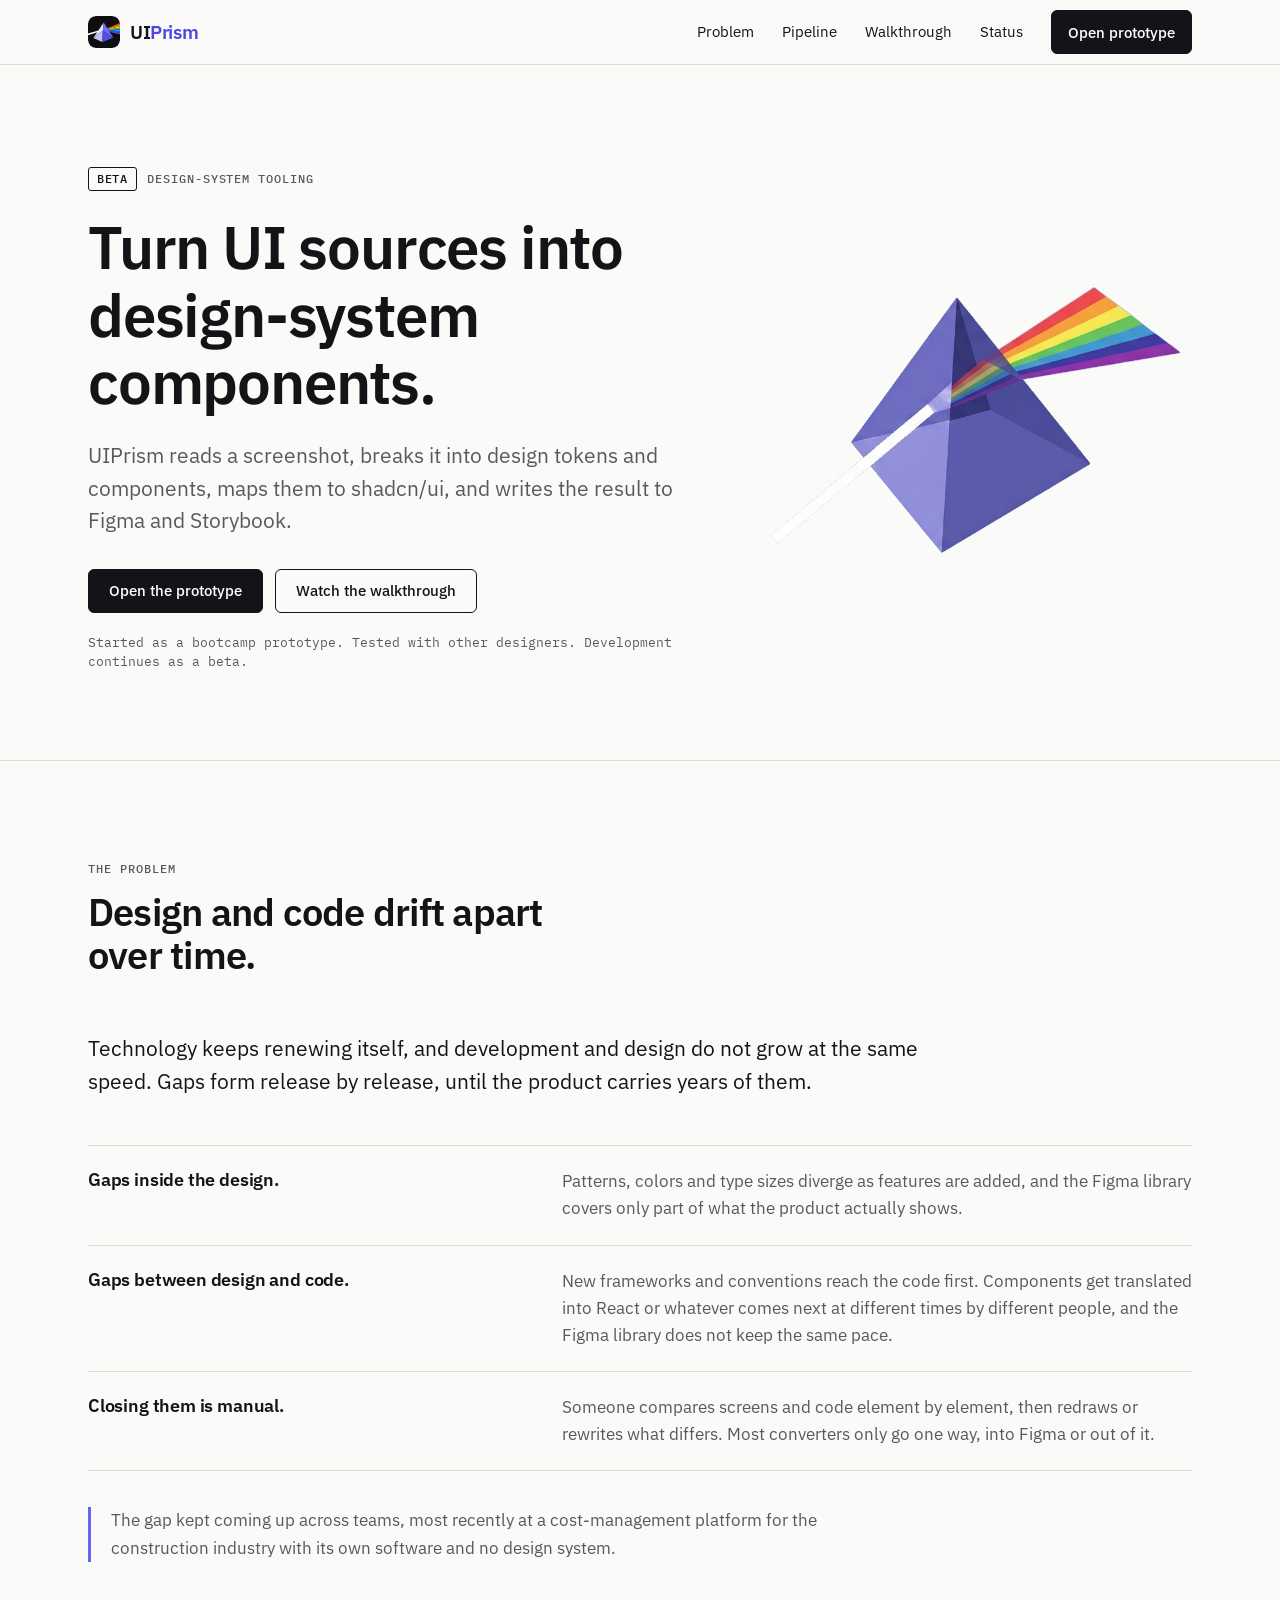
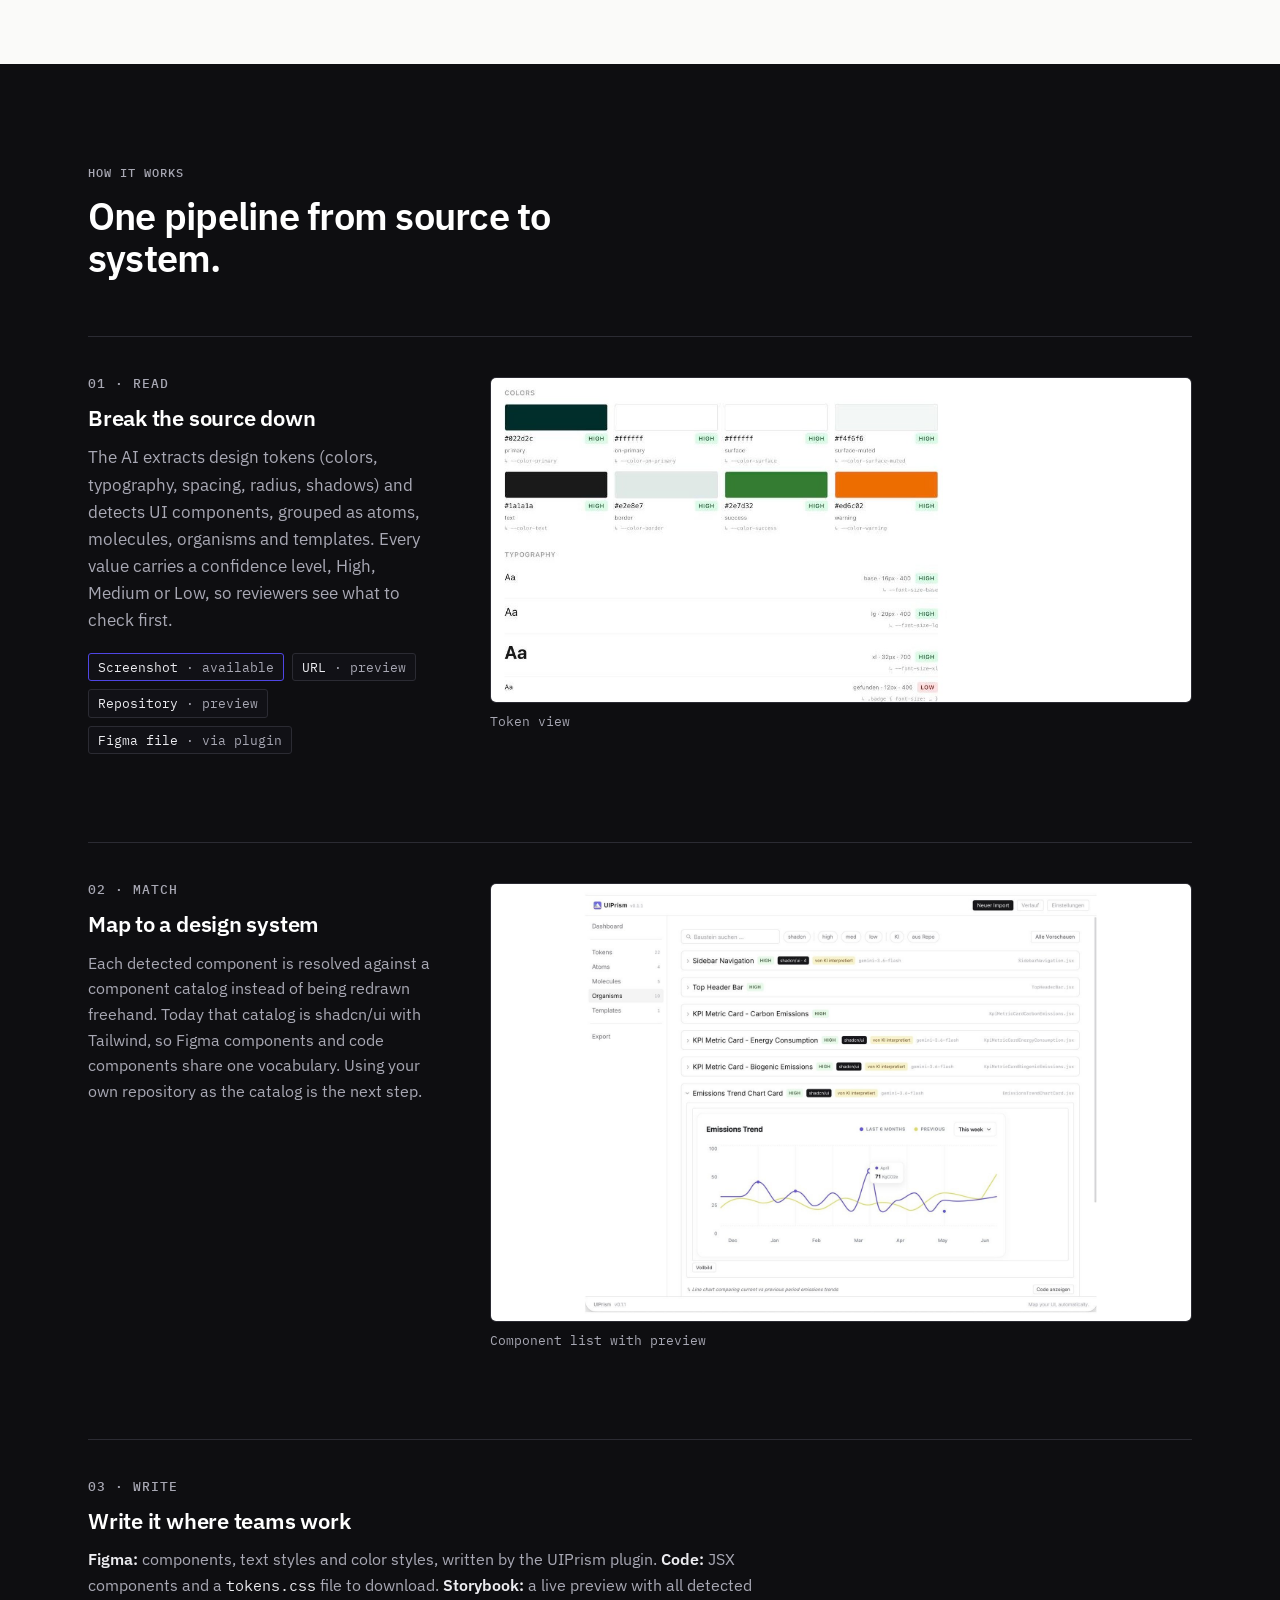
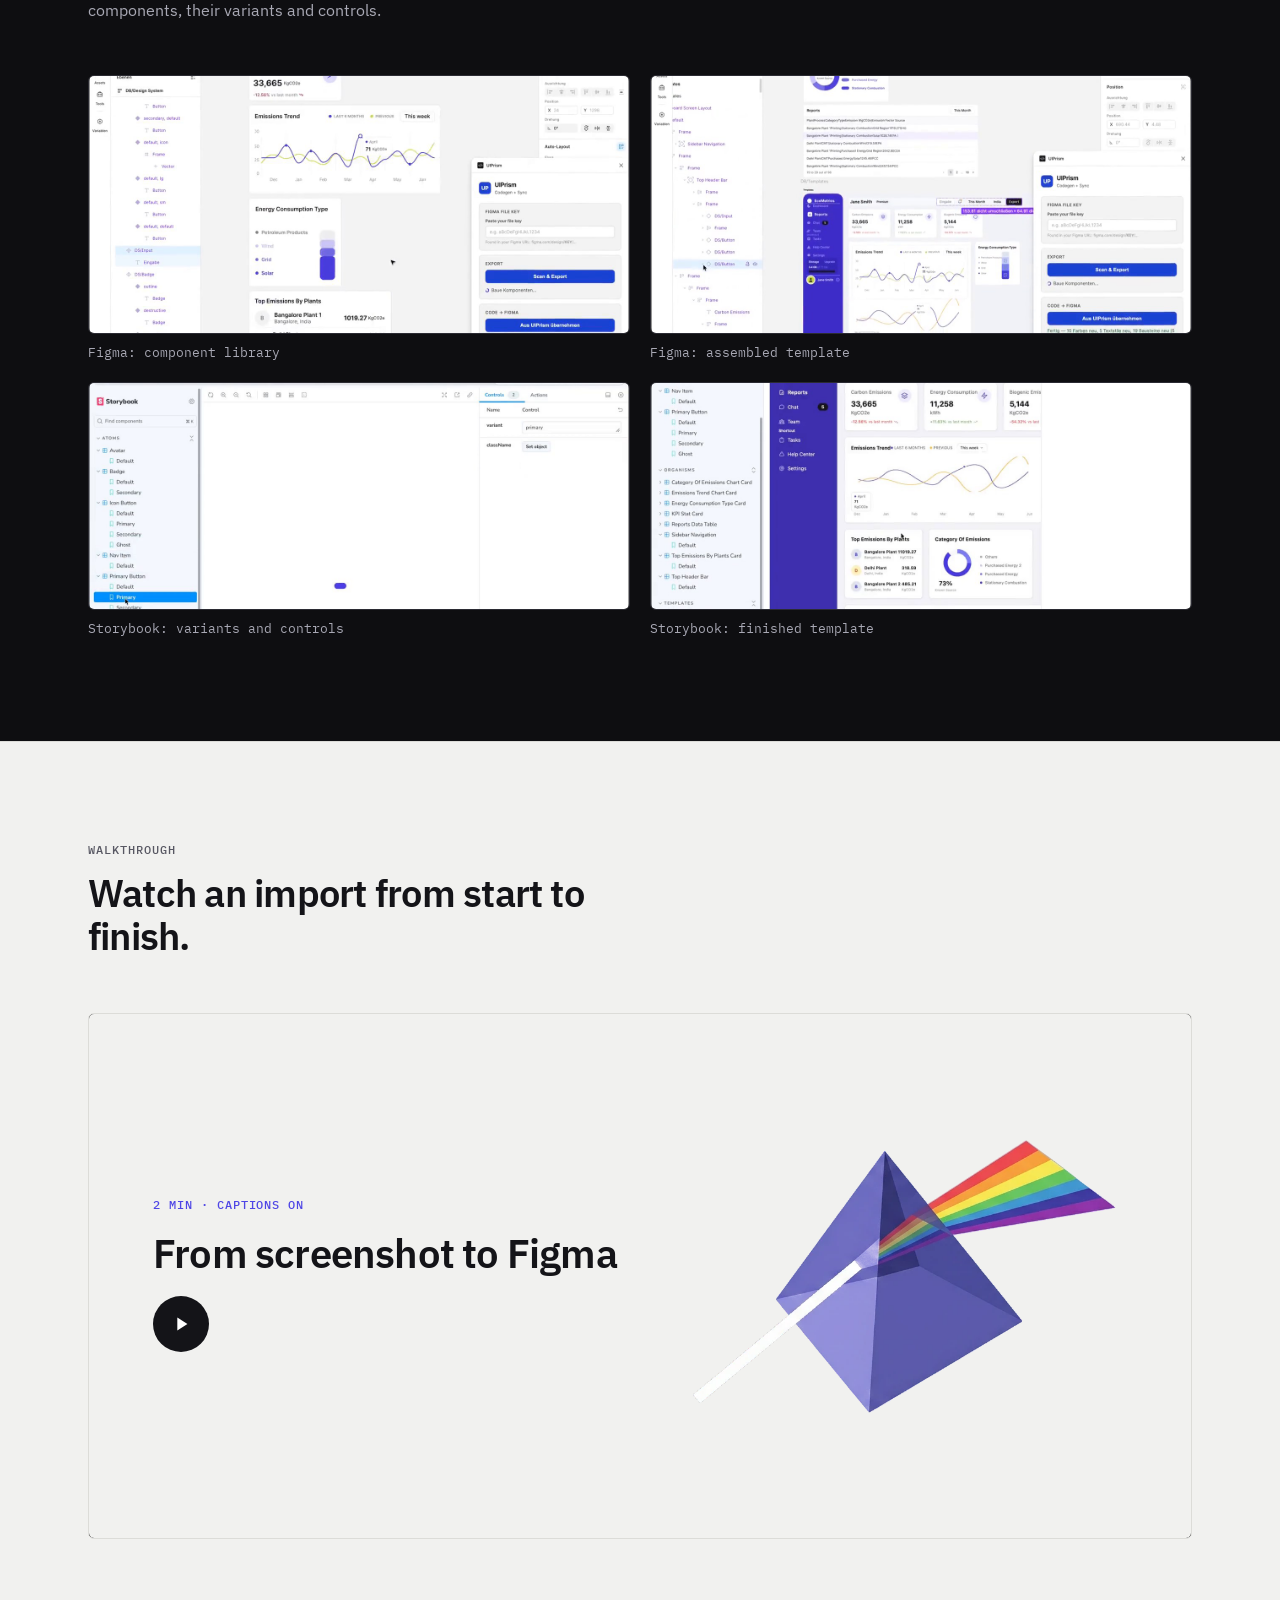
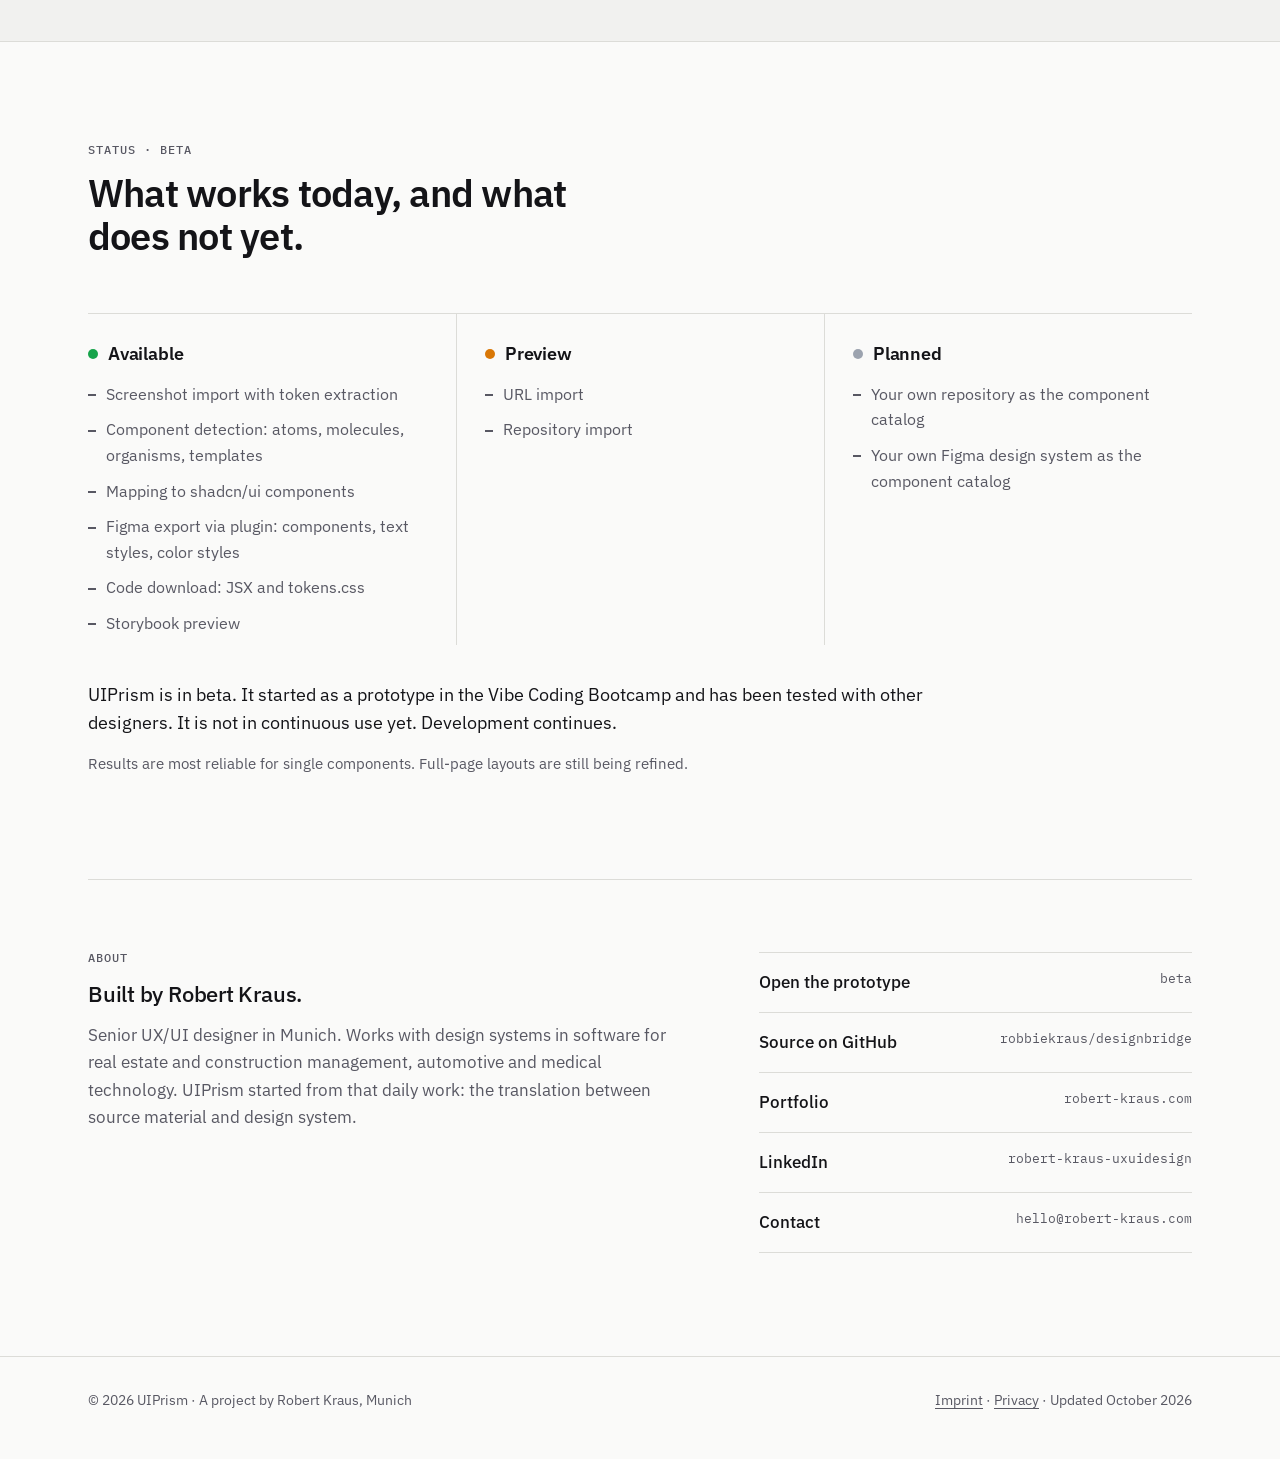
==== commit a5558d6c: "Brand: use black spectrum icon in page headers Co-Authored-By: Claude Sonnet 5.5 <noreply@anthropic." ====
--- a/index.html
+++ b/index.html
@@ -27,7 +27,7 @@
 <header class="top">
   <div class="wrap">
     <a class="brand" href="#top" aria-label="UIPrism, back to top">
-      <svg xmlns="http://www.w3.org/2000/svg" viewBox="0 0 580 580" aria-hidden="true"><defs><linearGradient id="hbg" x1="0" y1="0" x2="1" y2="1"><stop offset="0" stop-color="#062A86"/><stop offset=".55" stop-color="#2A1FA6"/><stop offset="1" stop-color="#9A24D8"/></linearGradient><clipPath id="hr"><rect width="580" height="580" rx="140"/></clipPath></defs><g clip-path="url(#hr)"><rect width="580" height="580" fill="url(#hbg)"/><g><path d="M340 228.0L600 118.0L600 149.0L340 235.2Z" fill="#FF3B30"/><path d="M340 235.2L600 149.0L600 180.0L340 242.4Z" fill="#FF9500"/><path d="M340 242.4L600 180.0L600 211.0L340 249.6Z" fill="#FFD60A"/><path d="M340 249.6L600 211.0L600 242.0L340 256.8Z" fill="#34C759"/><path d="M340 256.8L600 242.0L600 273.0L340 264.0Z" fill="#0AA5FF"/><path d="M340 264.0L600 273.0L600 304.0L340 271.2Z" fill="#4F46FF"/><path d="M340 271.2L600 304.0L600 335.0L340 278.4Z" fill="#8B3DFF"/></g><path d="M-10 322L235 249L268 262L-10 350Z" fill="#fff"/><path d="M285 120L98 400L268 262Z" fill="#E6E6FF"/><path d="M268 262L98 400L261 471Z" fill="#C3C3F8"/><path d="M285 120L459 396L268 262Z" fill="#6C6CFF"/><path d="M268 262L459 396L261 471Z" fill="#4F4FE6"/></g></svg>
+      <svg xmlns="http://www.w3.org/2000/svg" viewBox="0 0 580 580" aria-hidden="true"><defs><clipPath id="hr"><rect width="580" height="580" rx="140"/></clipPath></defs><g clip-path="url(#hr)"><rect width="580" height="580" fill="#0E0E10"/><g><path d="M340 228.0L600 118.0L600 149.0L340 235.2Z" fill="#FF3B30"/><path d="M340 235.2L600 149.0L600 180.0L340 242.4Z" fill="#FF9500"/><path d="M340 242.4L600 180.0L600 211.0L340 249.6Z" fill="#FFD60A"/><path d="M340 249.6L600 211.0L600 242.0L340 256.8Z" fill="#34C759"/><path d="M340 256.8L600 242.0L600 273.0L340 264.0Z" fill="#0AA5FF"/><path d="M340 264.0L600 273.0L600 304.0L340 271.2Z" fill="#4F46FF"/><path d="M340 271.2L600 304.0L600 335.0L340 278.4Z" fill="#8B3DFF"/></g><path d="M-10 322L235 249L268 262L-10 350Z" fill="#fff"/><path d="M285 120L98 400L268 262Z" fill="#E6E6FF"/><path d="M268 262L98 400L261 471Z" fill="#C3C3F8"/><path d="M285 120L459 396L268 262Z" fill="#6C6CFF"/><path d="M268 262L459 396L261 471Z" fill="#4F4FE6"/></g></svg>
       <span>UI<b>Prism</b></span>
     </a>
     <nav class="nav" aria-label="Main">
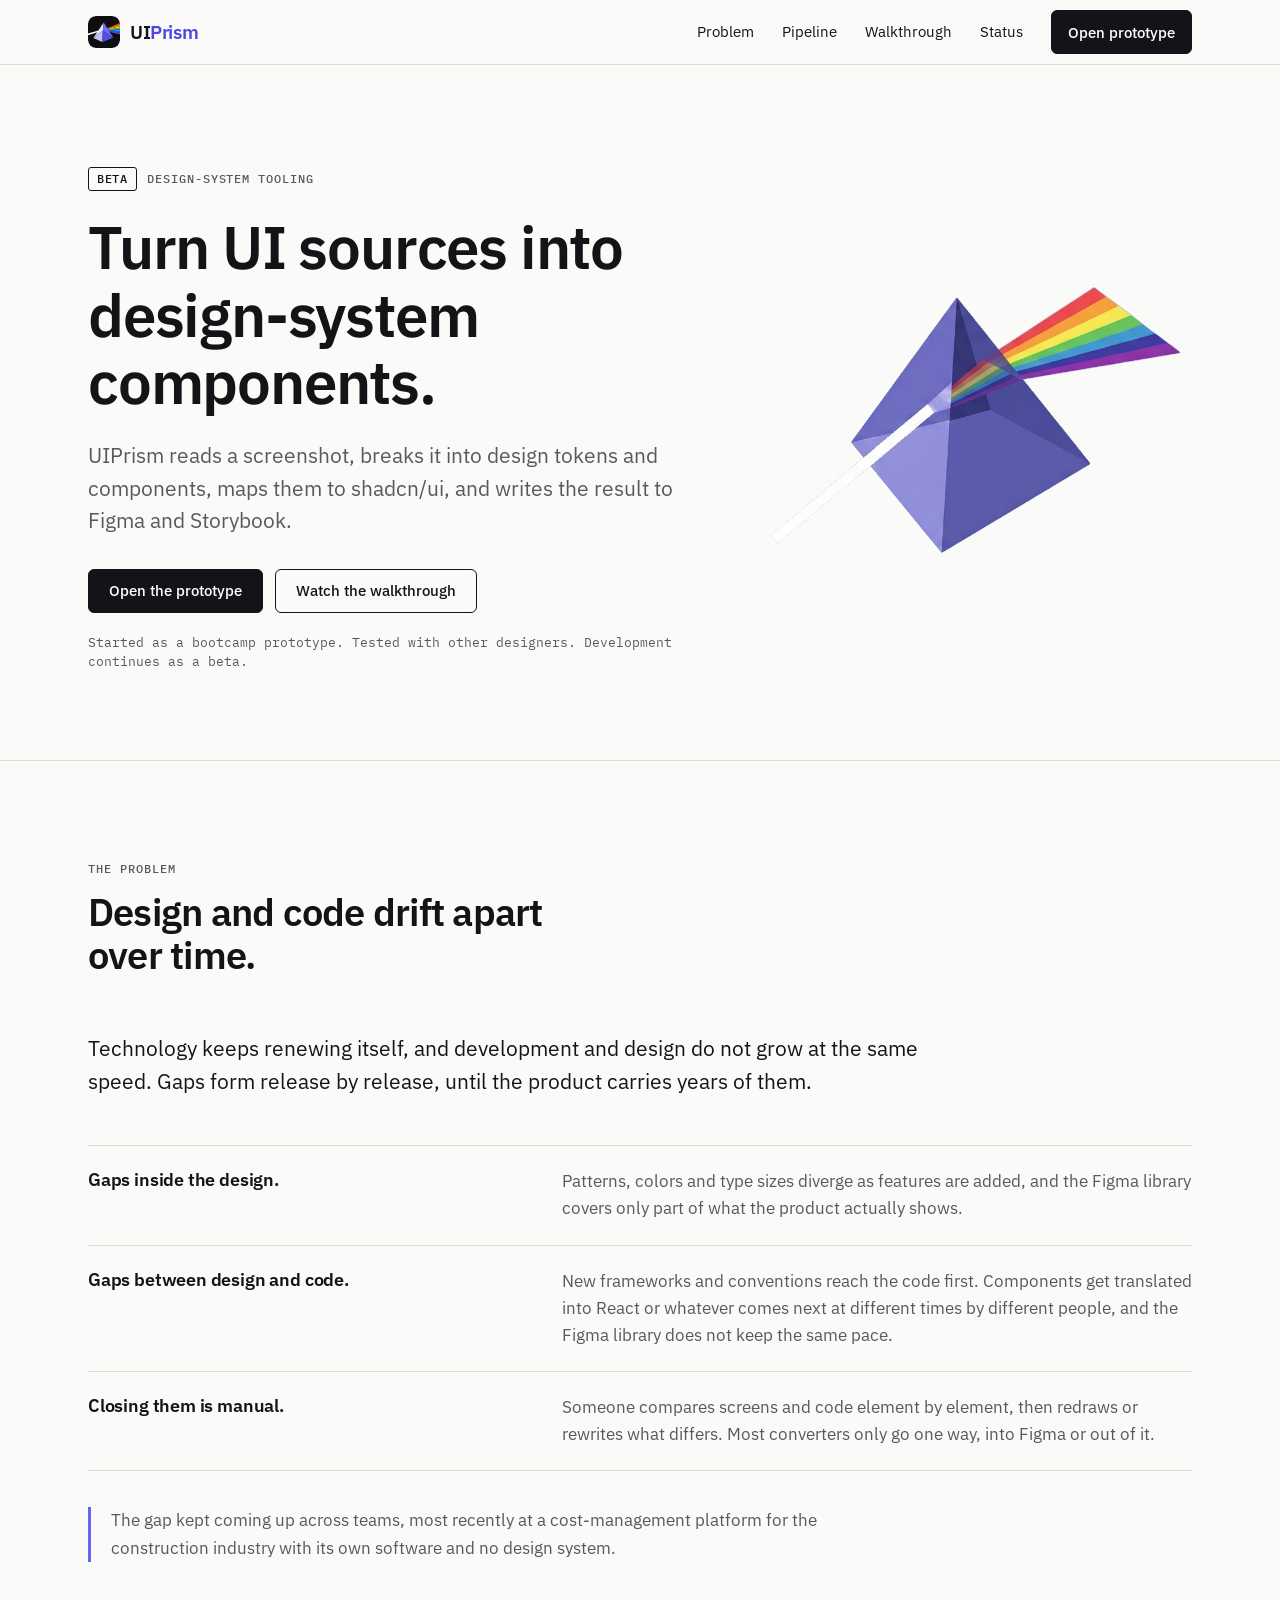
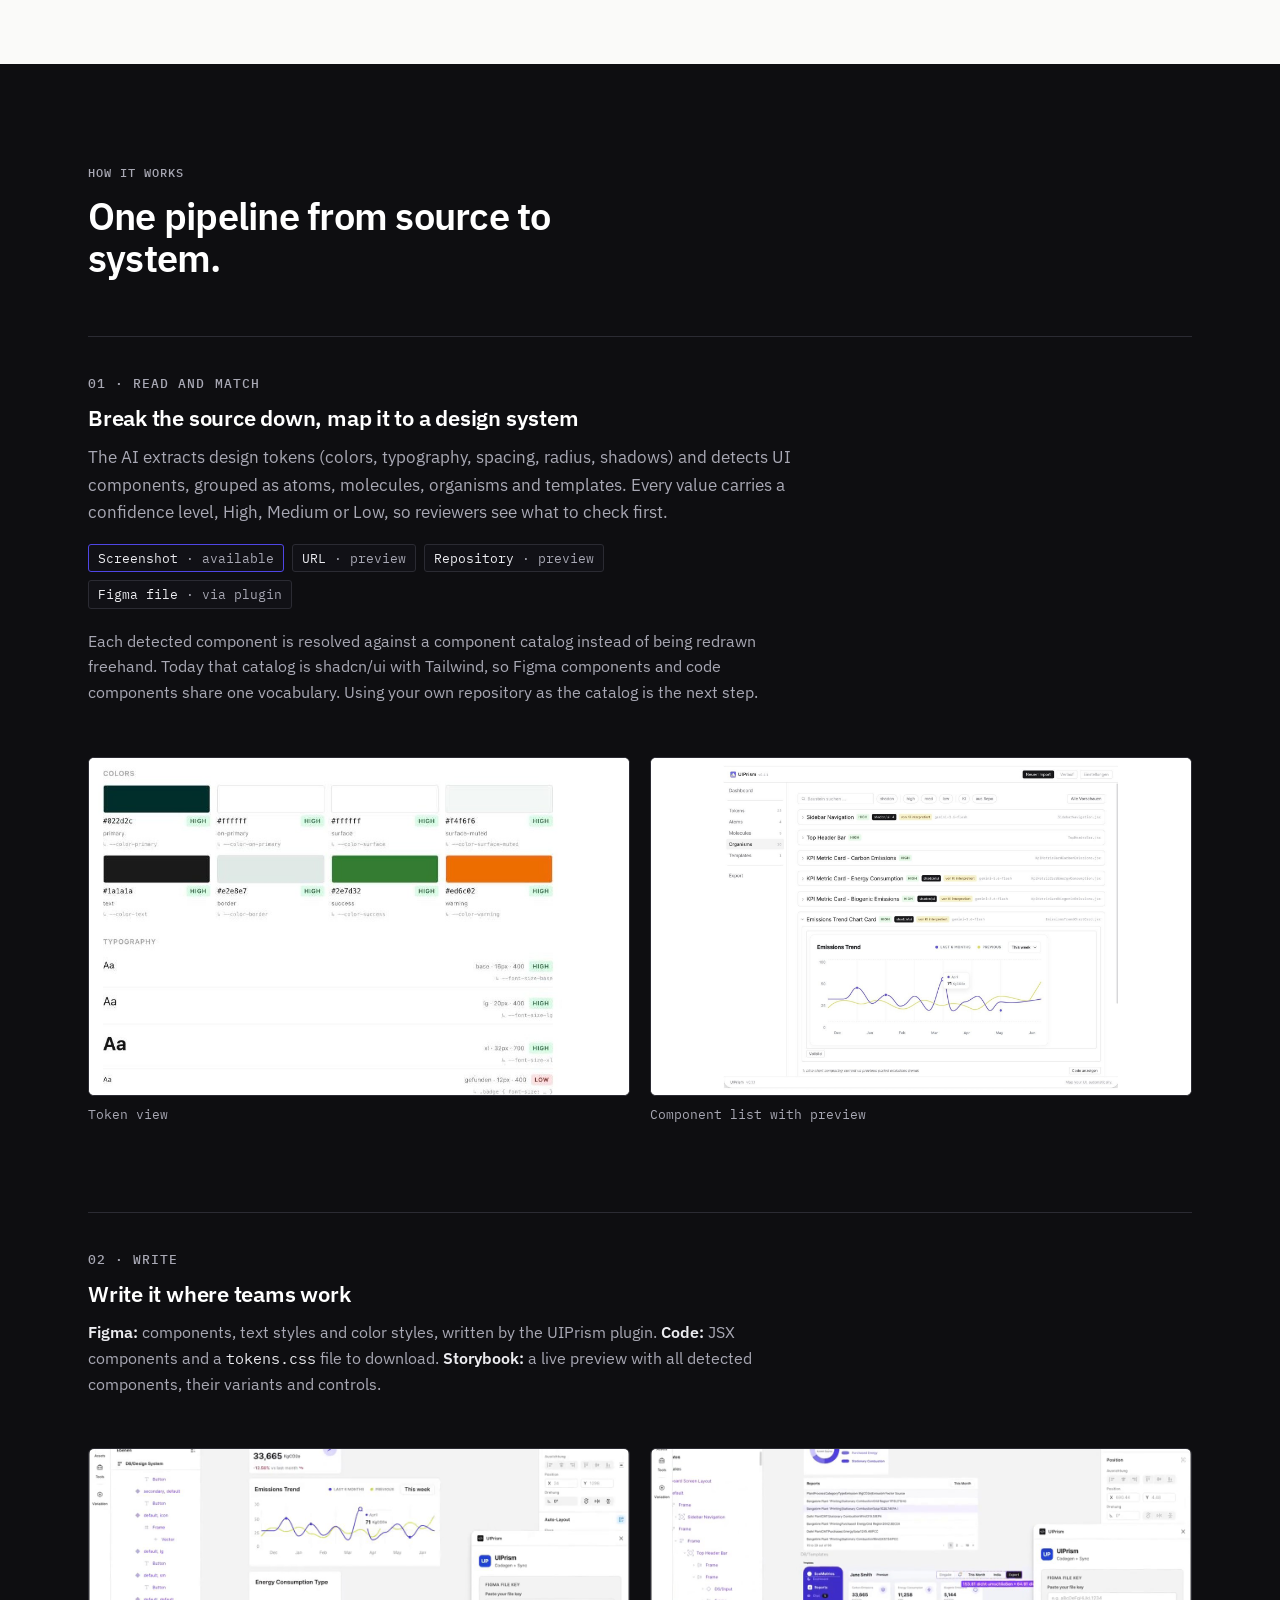
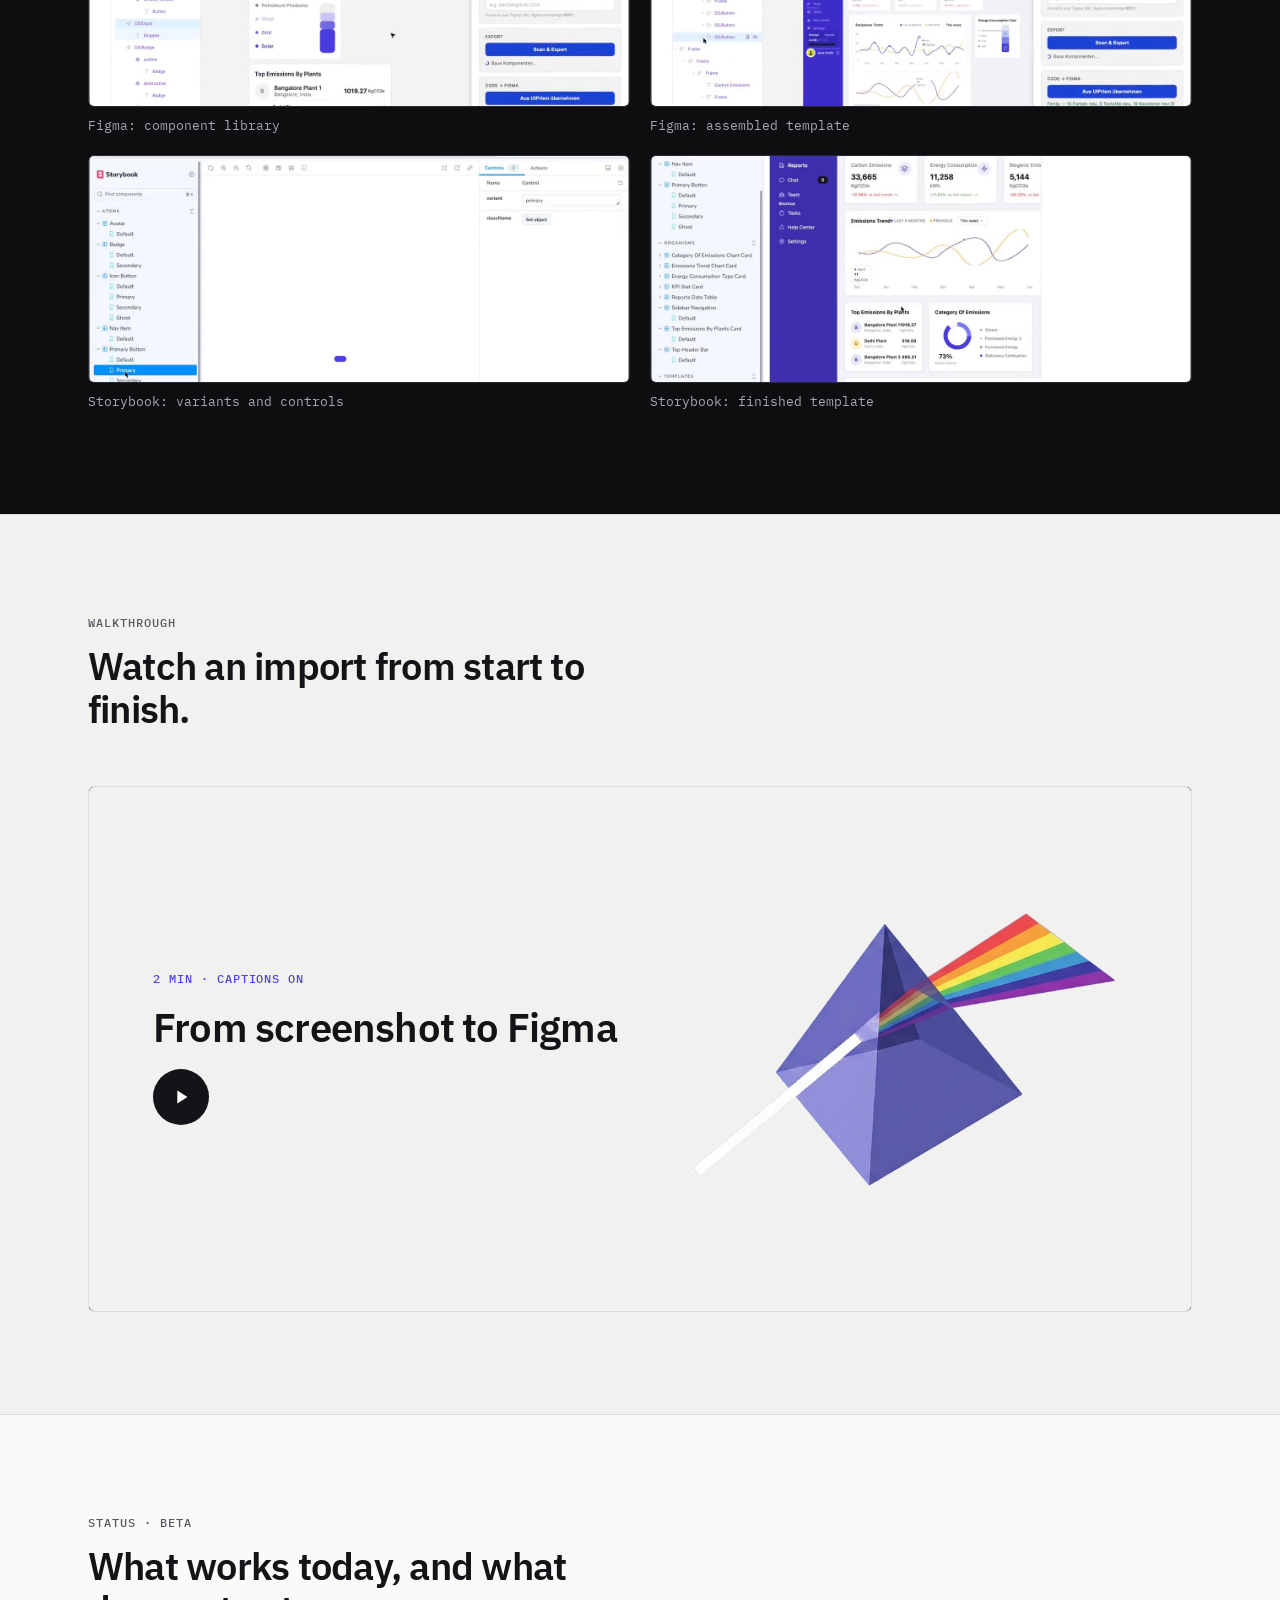
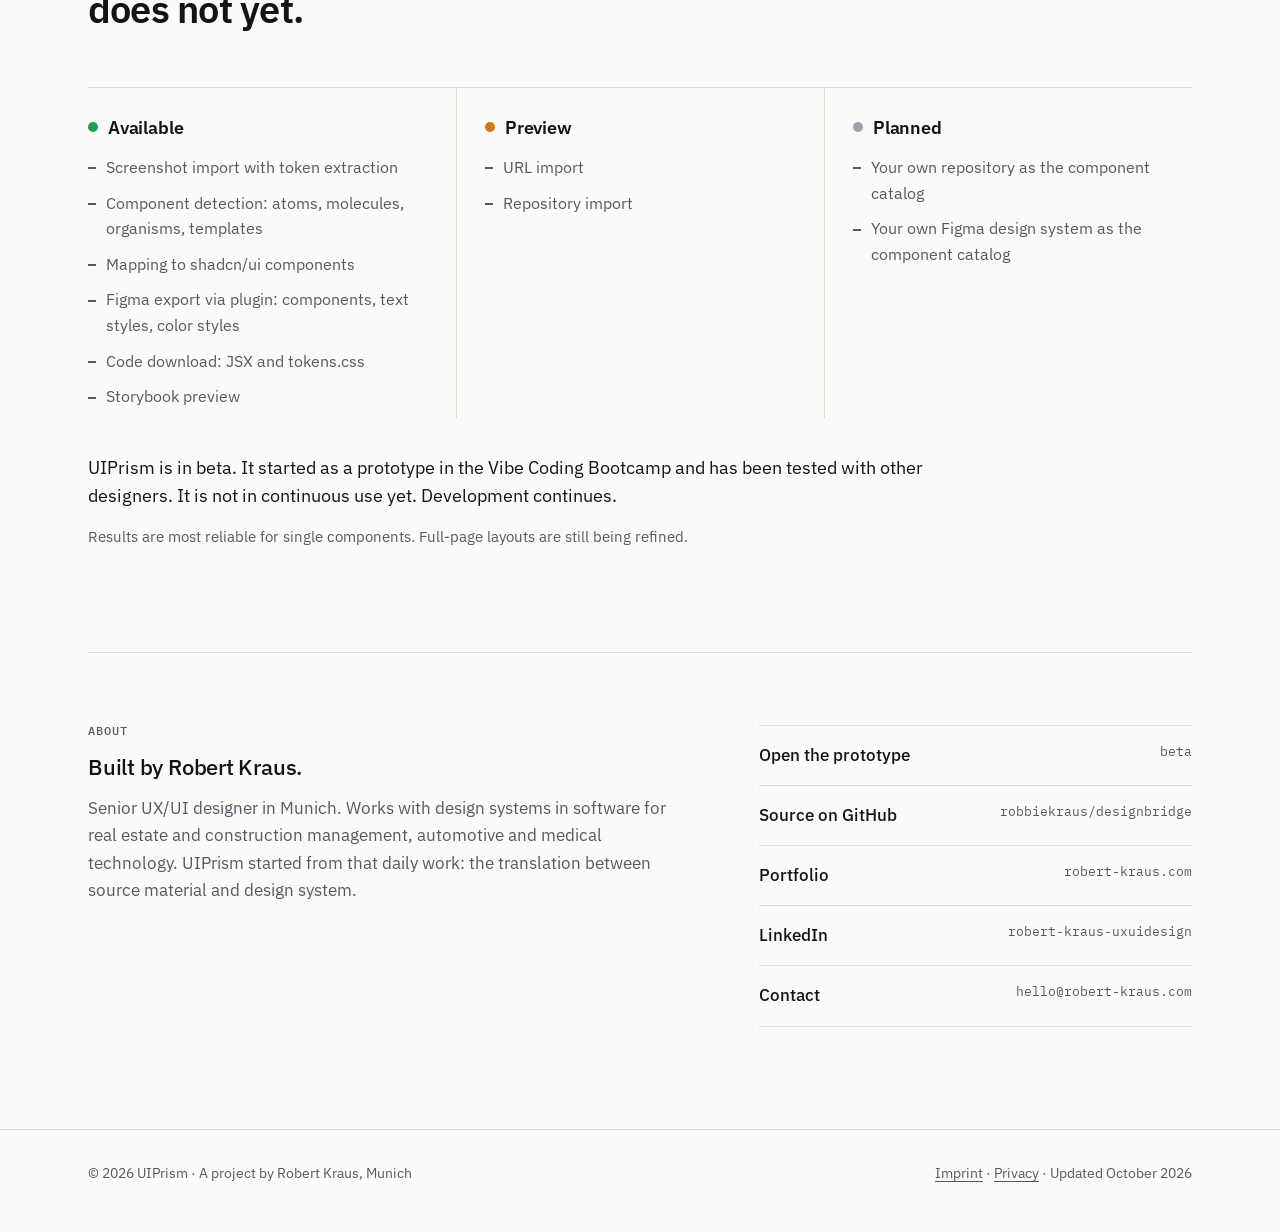
==== commit 82190c89: "How it works: merge Read and Match into one chapter with two screens Co-Authored-By: Claude Sonnet 5" ====
--- a/index.html
+++ b/index.html
@@ -92,10 +92,10 @@
         <h2 id="h-pipeline">One pipeline from source to system.</h2>
       </div>
       <div class="rows">
-        <article class="row">
+        <article class="row wide">
           <div class="row-text">
-            <p class="num">01 · READ</p>
-            <h3>Break the source down</h3>
+            <p class="num">01 · READ AND MATCH</p>
+            <h3>Break the source down, map it to a design system</h3>
             <p>The AI extracts design tokens (colors, typography, spacing, radius, shadows) and detects UI components, grouped as atoms, molecules, organisms and templates. Every value carries a confidence level, High, Medium or Low, so reviewers see what to check first.</p>
             <ul class="chips" aria-label="Input sources">
               <li class="chip live">Screenshot <i>· available</i></li>
@@ -103,24 +103,16 @@
               <li class="chip">Repository <i>· preview</i></li>
               <li class="chip">Figma file <i>· via plugin</i></li>
             </ul>
-          </div>
-          <div class="row-shots one">
+            <p>Each detected component is resolved against a component catalog instead of being redrawn freehand. Today that catalog is shadcn/ui with Tailwind, so Figma components and code components share one vocabulary. Using your own repository as the catalog is the next step.</p>
+          </div>
+          <div class="row-shots two even">
             <figure><button type="button" class="shot" data-shot><img src="assets/img/screens/01-tokens.jpg" width="1240" height="575" alt="Token view: extracted colors with hex values and High confidence labels, and the start of the typography list."></button><figcaption>Token view</figcaption></figure>
-          </div>
-        </article>
-        <article class="row">
-          <div class="row-text">
-            <p class="num">02 · MATCH</p>
-            <h3>Map to a design system</h3>
-            <p>Each detected component is resolved against a component catalog instead of being redrawn freehand. Today that catalog is shadcn/ui with Tailwind, so Figma components and code components share one vocabulary. Using your own repository as the catalog is the next step.</p>
-          </div>
-          <div class="row-shots one">
             <figure><button type="button" class="shot" data-shot><img src="assets/img/screens/02-components.jpg" width="1914" height="1196" alt="Component list with confidence labels and shadcn/ui badges, one entry expanded to show a rendered line chart card."></button><figcaption>Component list with preview</figcaption></figure>
           </div>
         </article>
         <article class="row wide">
           <div class="row-text">
-            <p class="num">03 · WRITE</p>
+            <p class="num">02 · WRITE</p>
             <h3>Write it where teams work</h3>
             <p><strong>Figma:</strong> components, text styles and color styles, written by the UIPrism plugin. <strong>Code:</strong> JSX components and a <code>tokens.css</code> file to download. <strong>Storybook:</strong> a live preview with all detected components, their variants and controls.</p>
           </div>
--- a/assets/styles.css
+++ b/assets/styles.css
@@ -204,3 +204,4 @@
   .row{grid-template-columns:1fr}
 }
 @media (max-width:560px){.row-shots.two{grid-template-columns:1fr}}
+.chips+p{margin-top:20px}
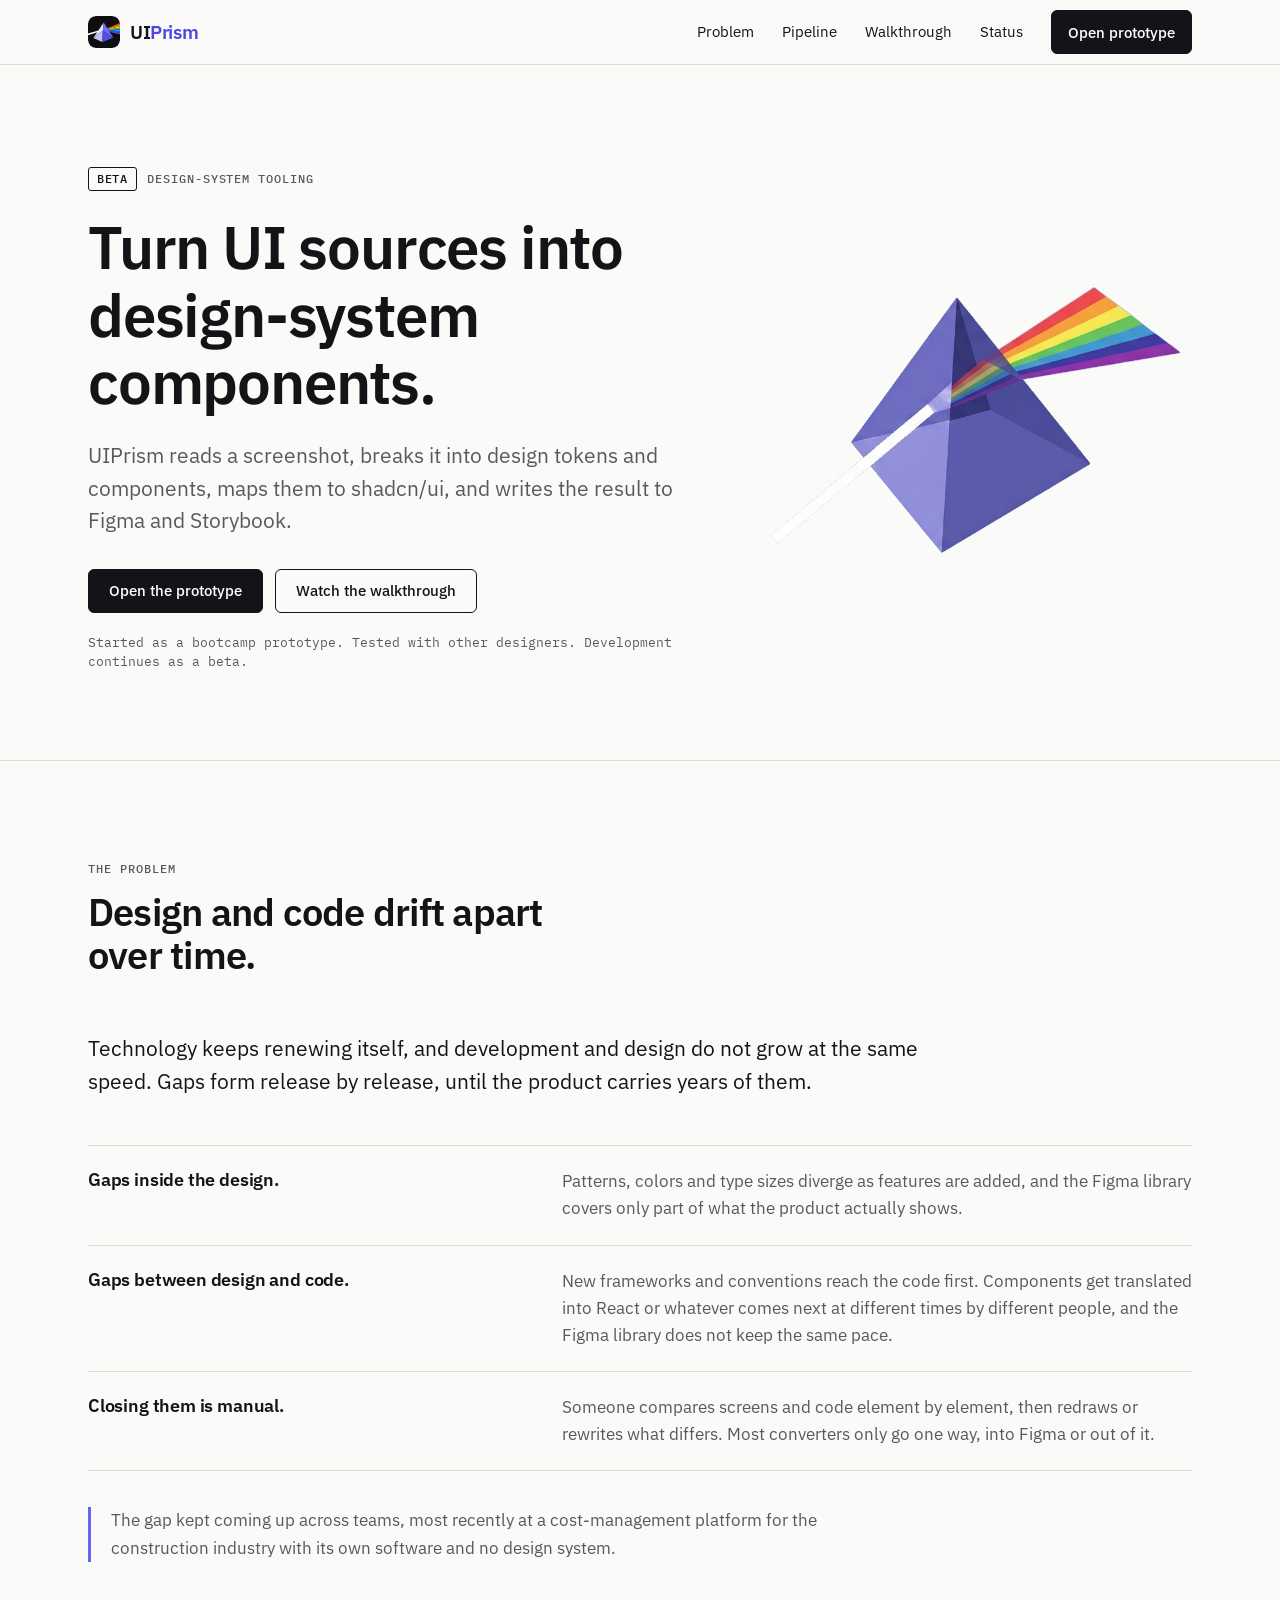
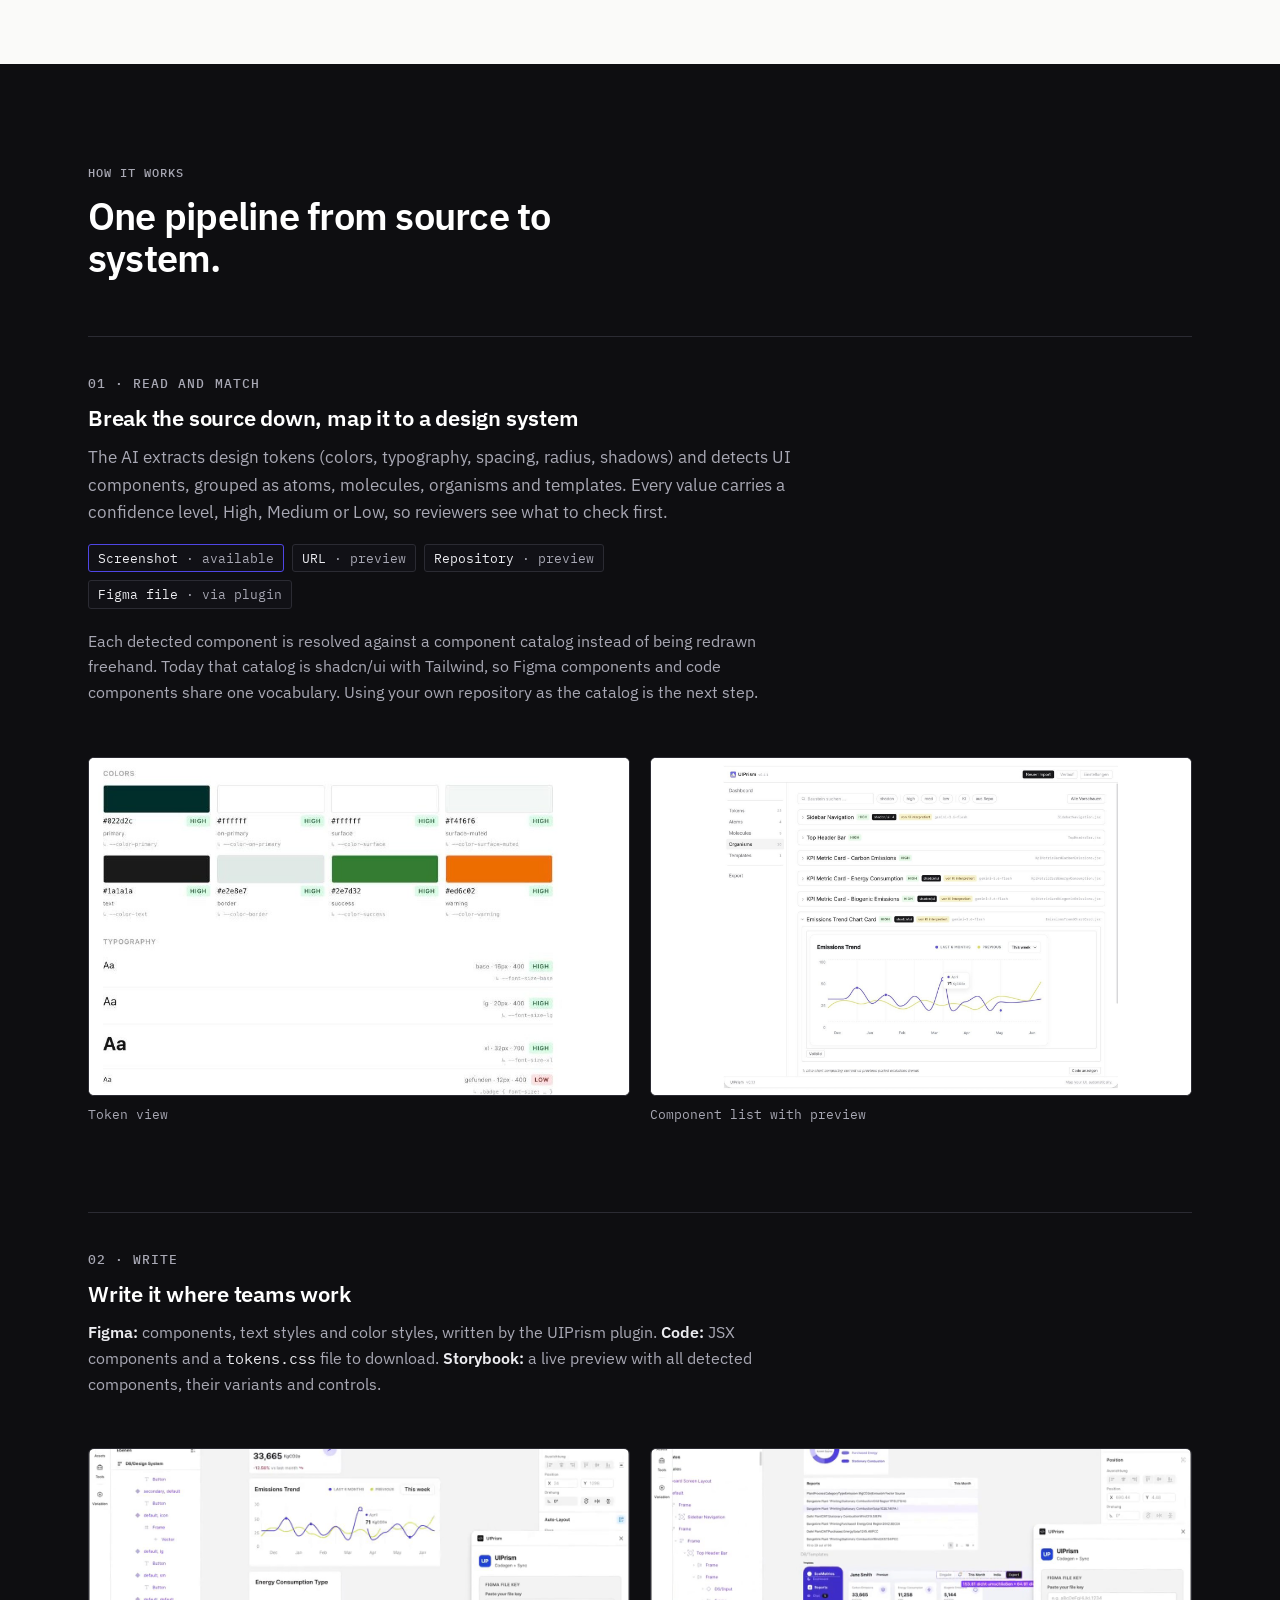
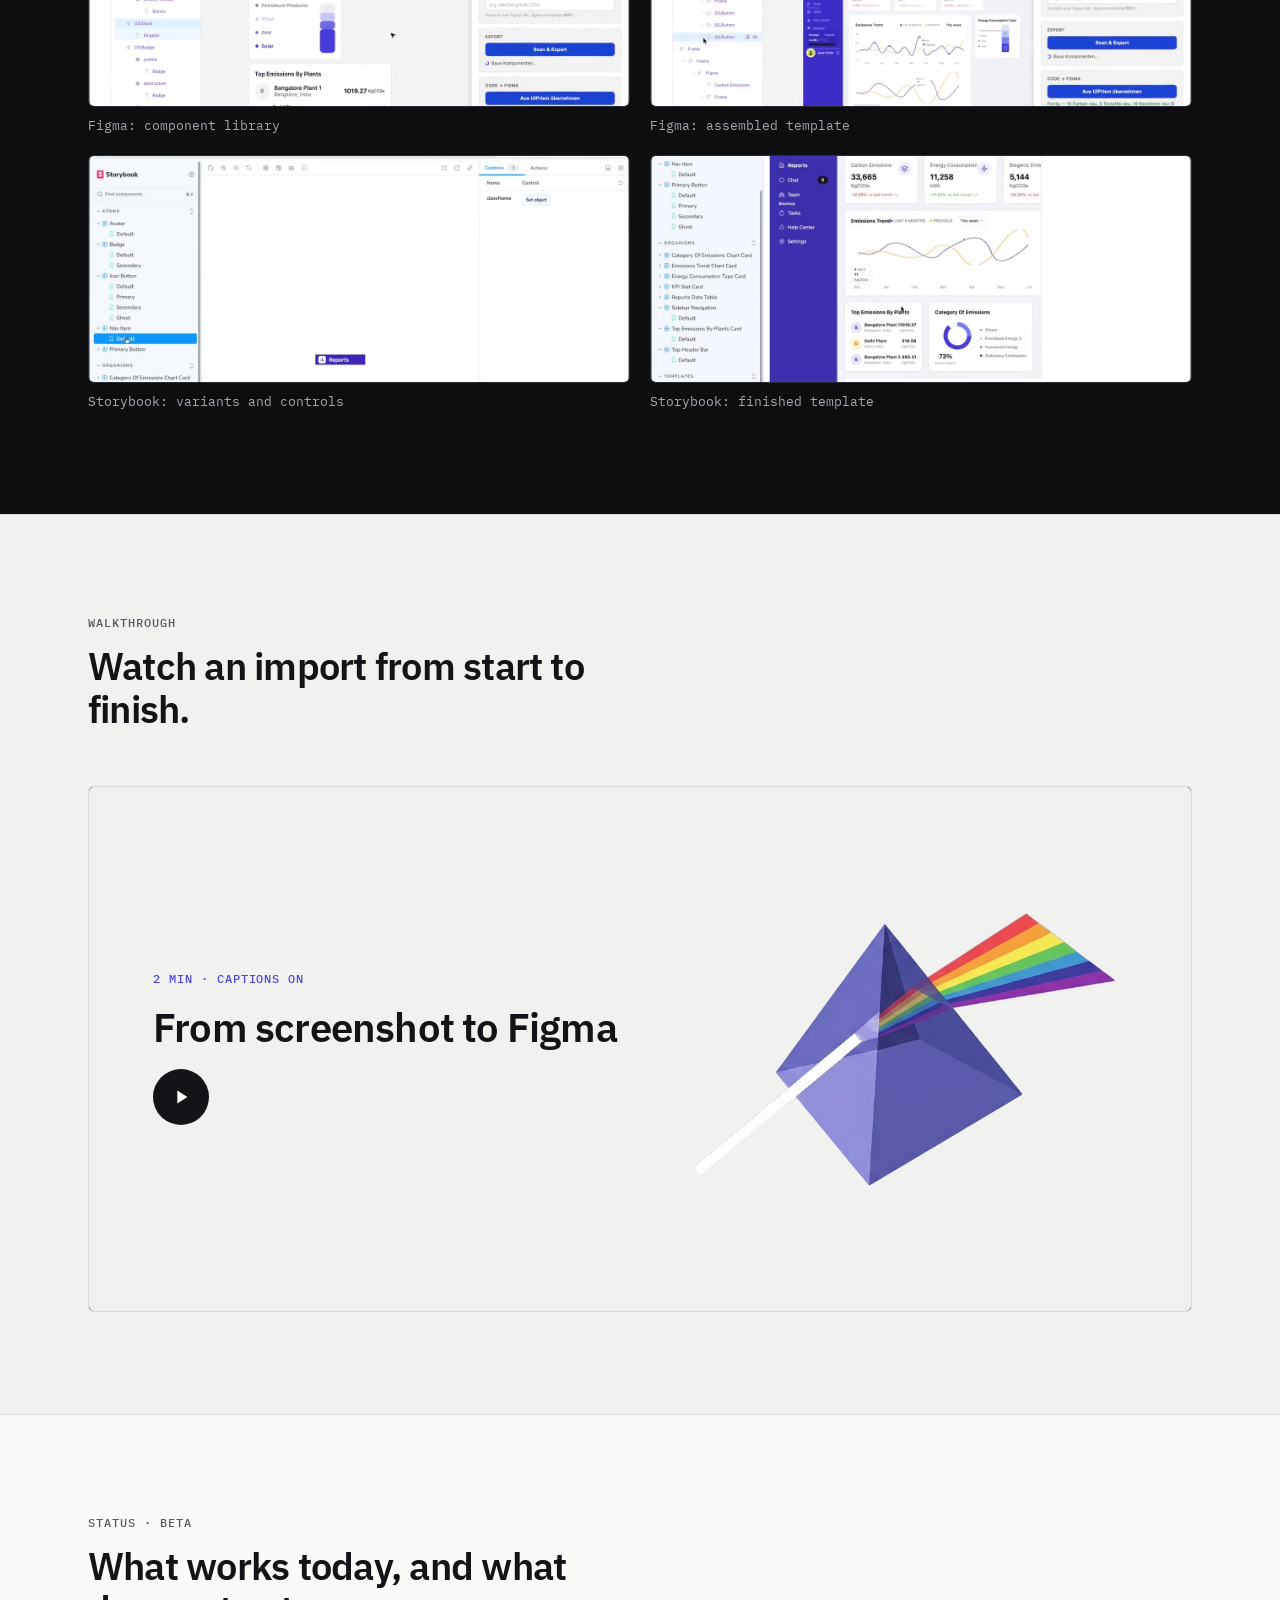
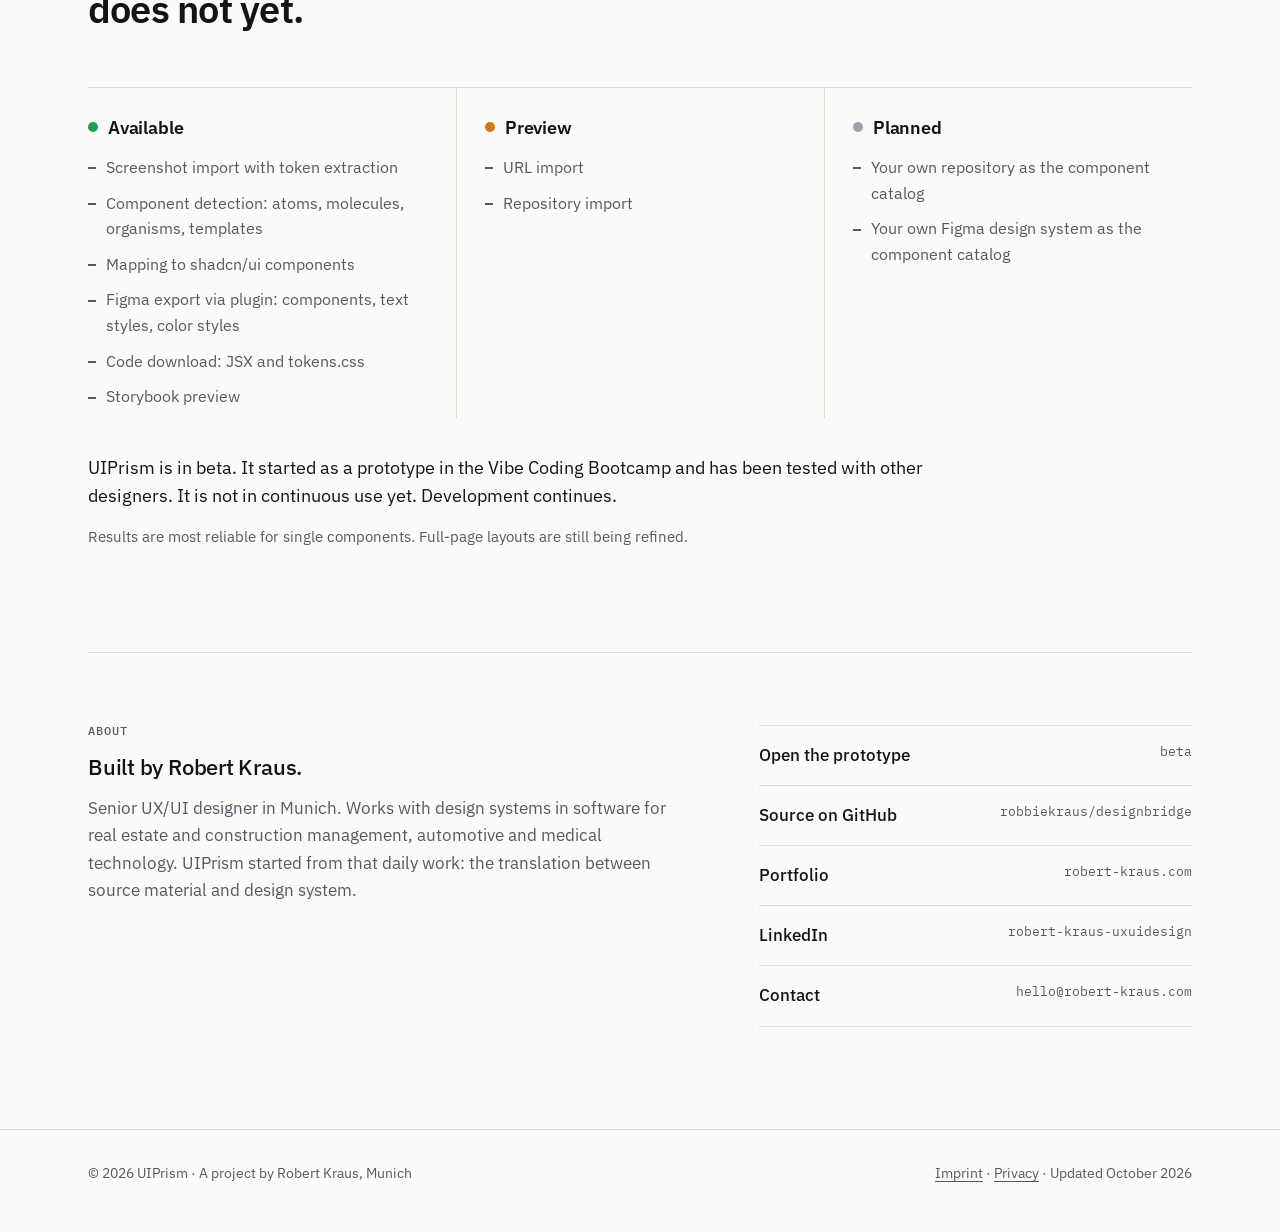
==== commit 9537ef8b: "Storybook screenshot: use a still that shows the Storybook logo Co-Authored-By: Claude Sonnet 5.5 <n" ====
--- a/index.html
+++ b/index.html
@@ -119,7 +119,7 @@
           <div class="row-shots four">
             <figure><button type="button" class="shot" data-shot><img src="assets/img/screens/03-figma-library.jpg" width="1280" height="608" alt="Figma file with the UIPrism plugin open next to a library of components such as badge, input and card."></button><figcaption>Figma: component library</figcaption></figure>
             <figure><button type="button" class="shot" data-shot><img src="assets/img/screens/04-figma-template.jpg" width="1280" height="608" alt="Figma canvas with the assembled dashboard template and its layer tree."></button><figcaption>Figma: assembled template</figcaption></figure>
-            <figure><button type="button" class="shot" data-shot><img src="assets/img/screens/05-storybook-controls.jpg" width="1280" height="536" alt="Storybook with atoms, organisms and a controls panel for the primary button variant."></button><figcaption>Storybook: variants and controls</figcaption></figure>
+            <figure><button type="button" class="shot" data-shot><img src="assets/img/screens/05-storybook-controls.jpg" width="1280" height="536" alt="Storybook with its logo, the component tree of atoms and organisms, a navigation item in the canvas and the controls panel."></button><figcaption>Storybook: variants and controls</figcaption></figure>
             <figure><button type="button" class="shot" data-shot><img src="assets/img/screens/06-storybook-template.jpg" width="1280" height="536" alt="Storybook rendering the finished dashboard template."></button><figcaption>Storybook: finished template</figcaption></figure>
           </div>
         </article>
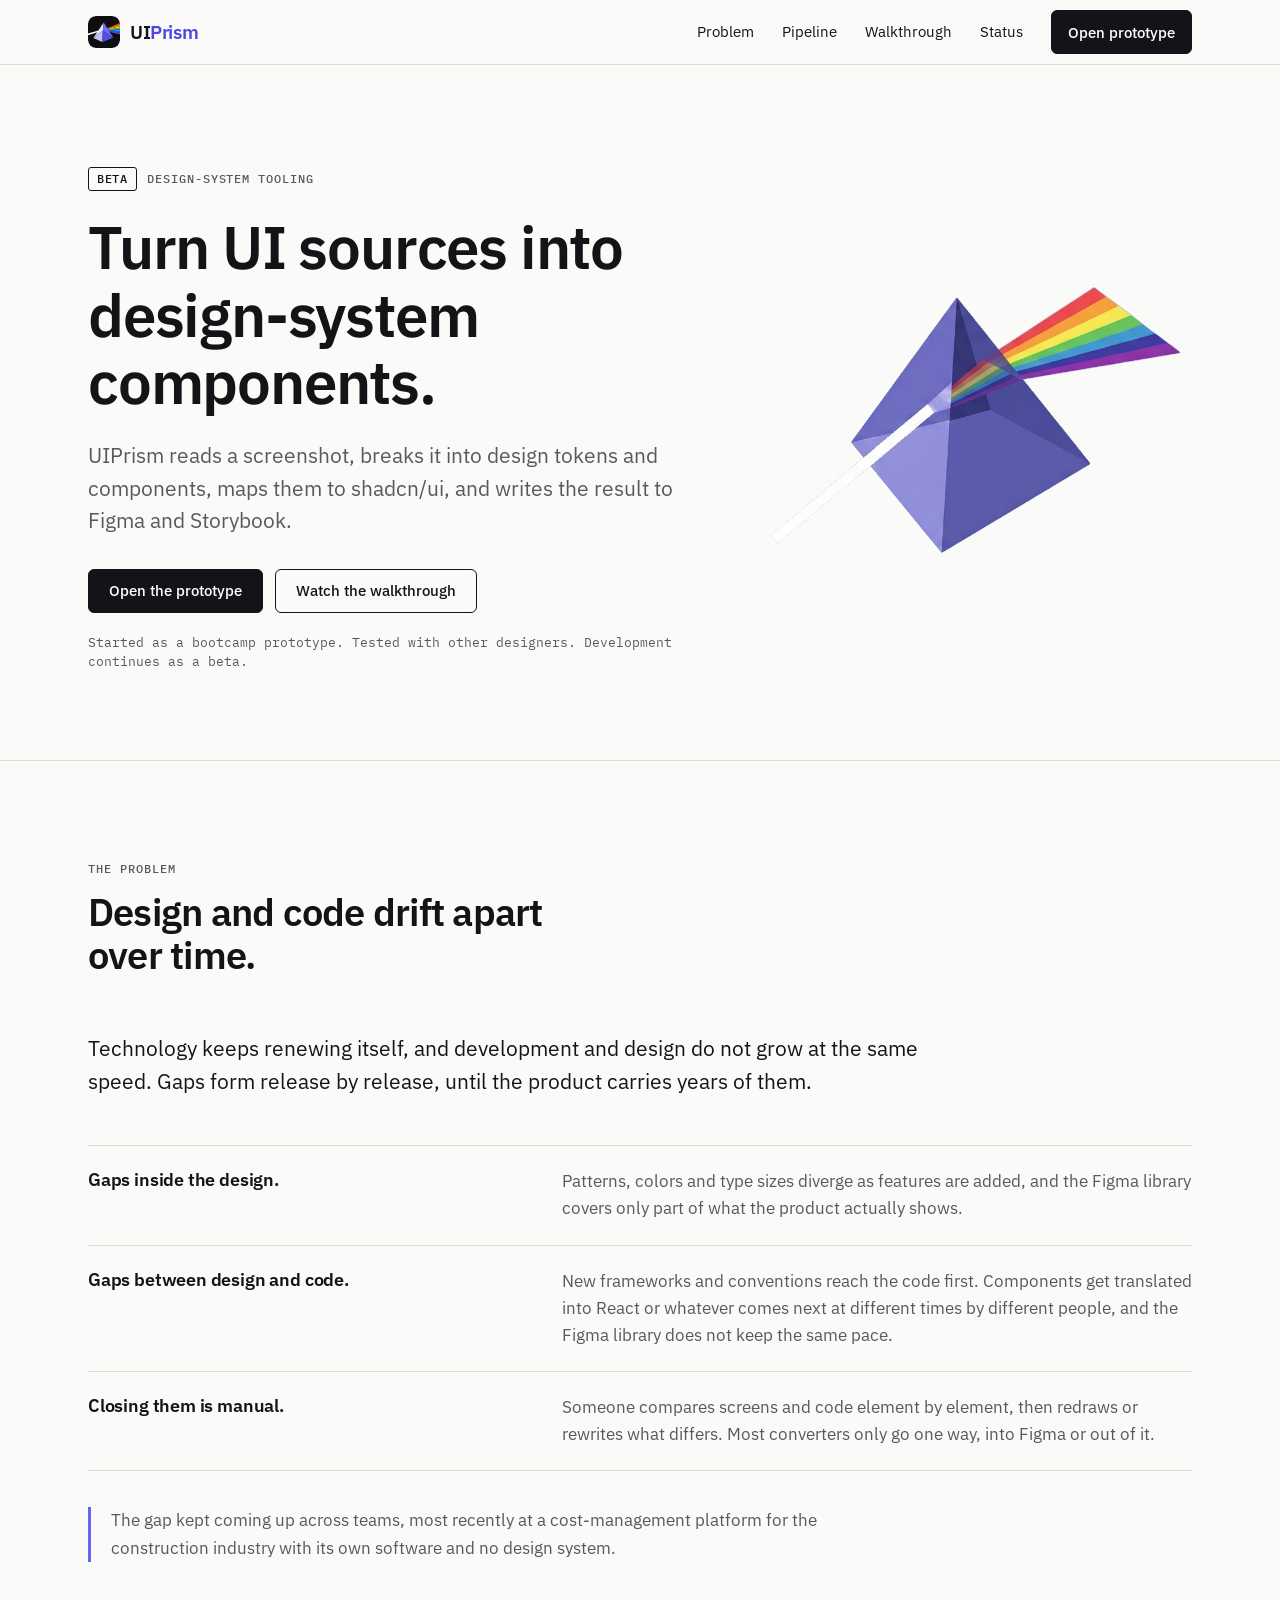
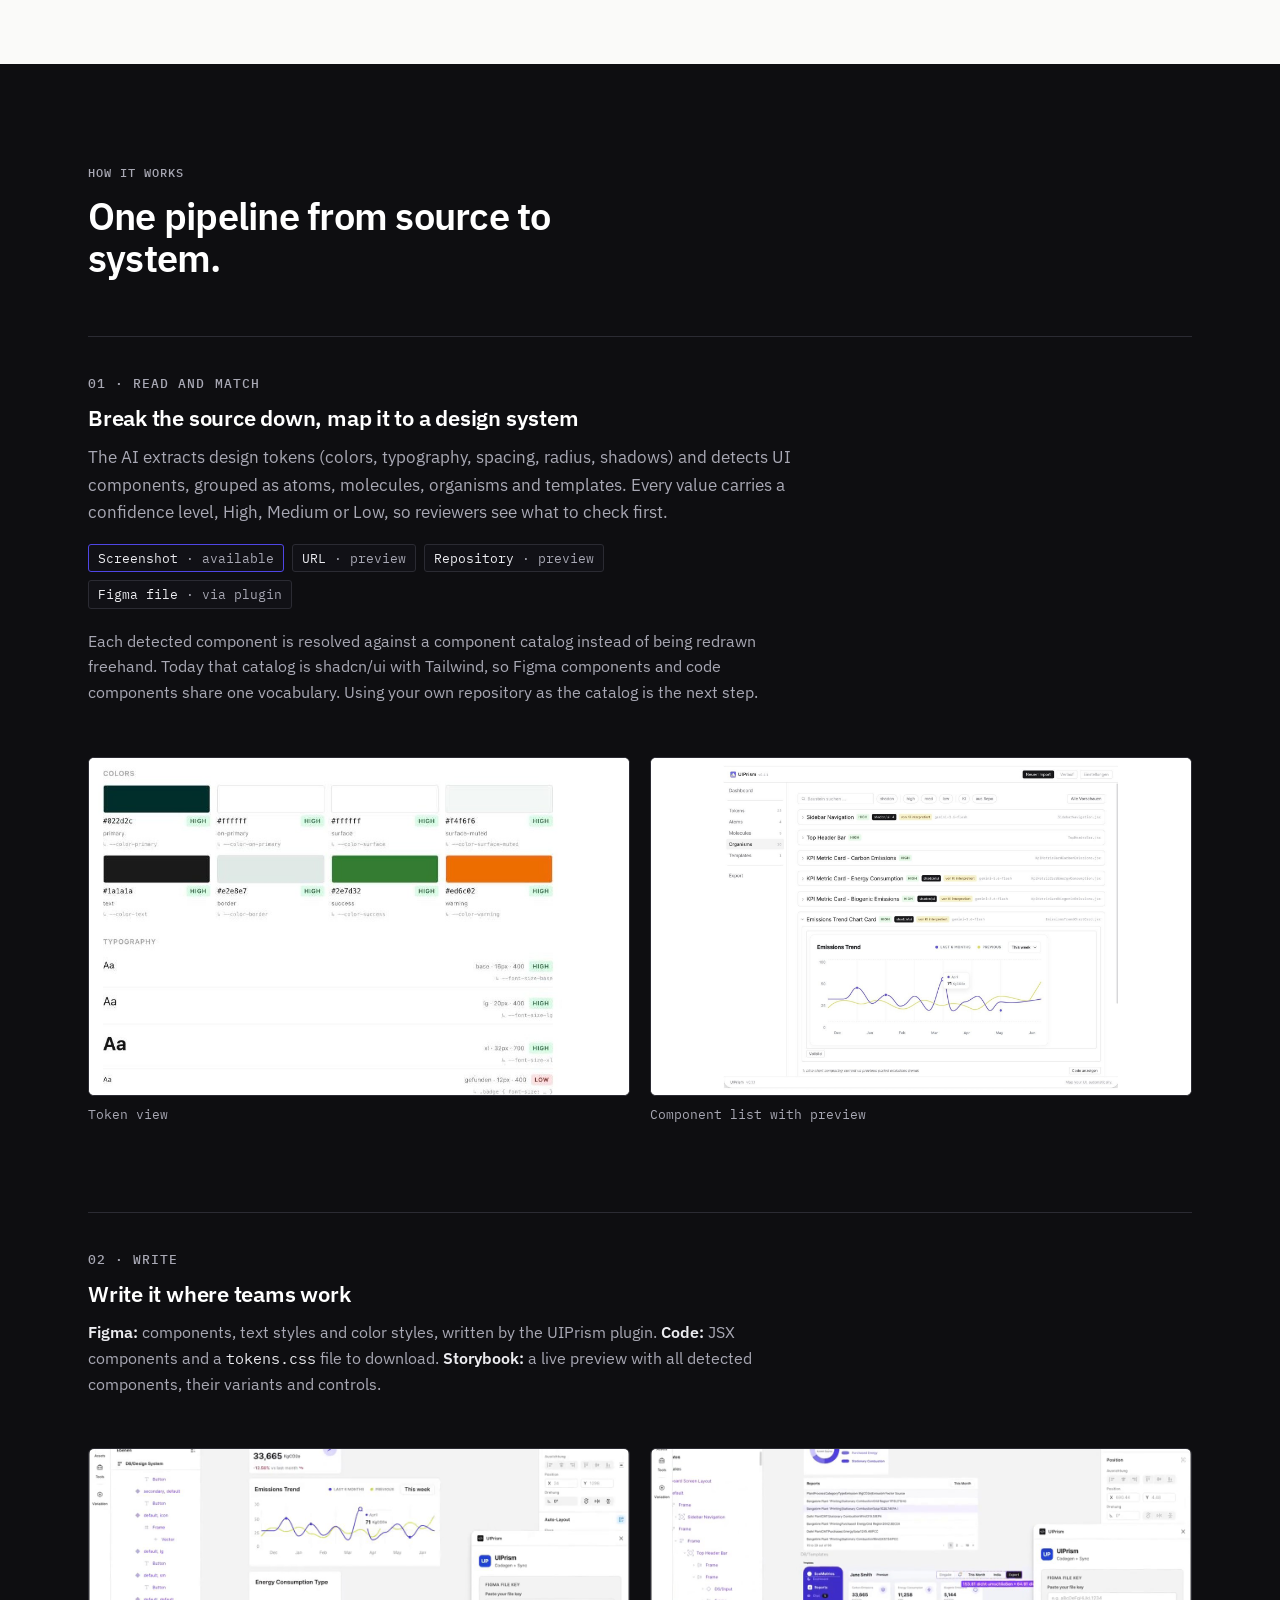
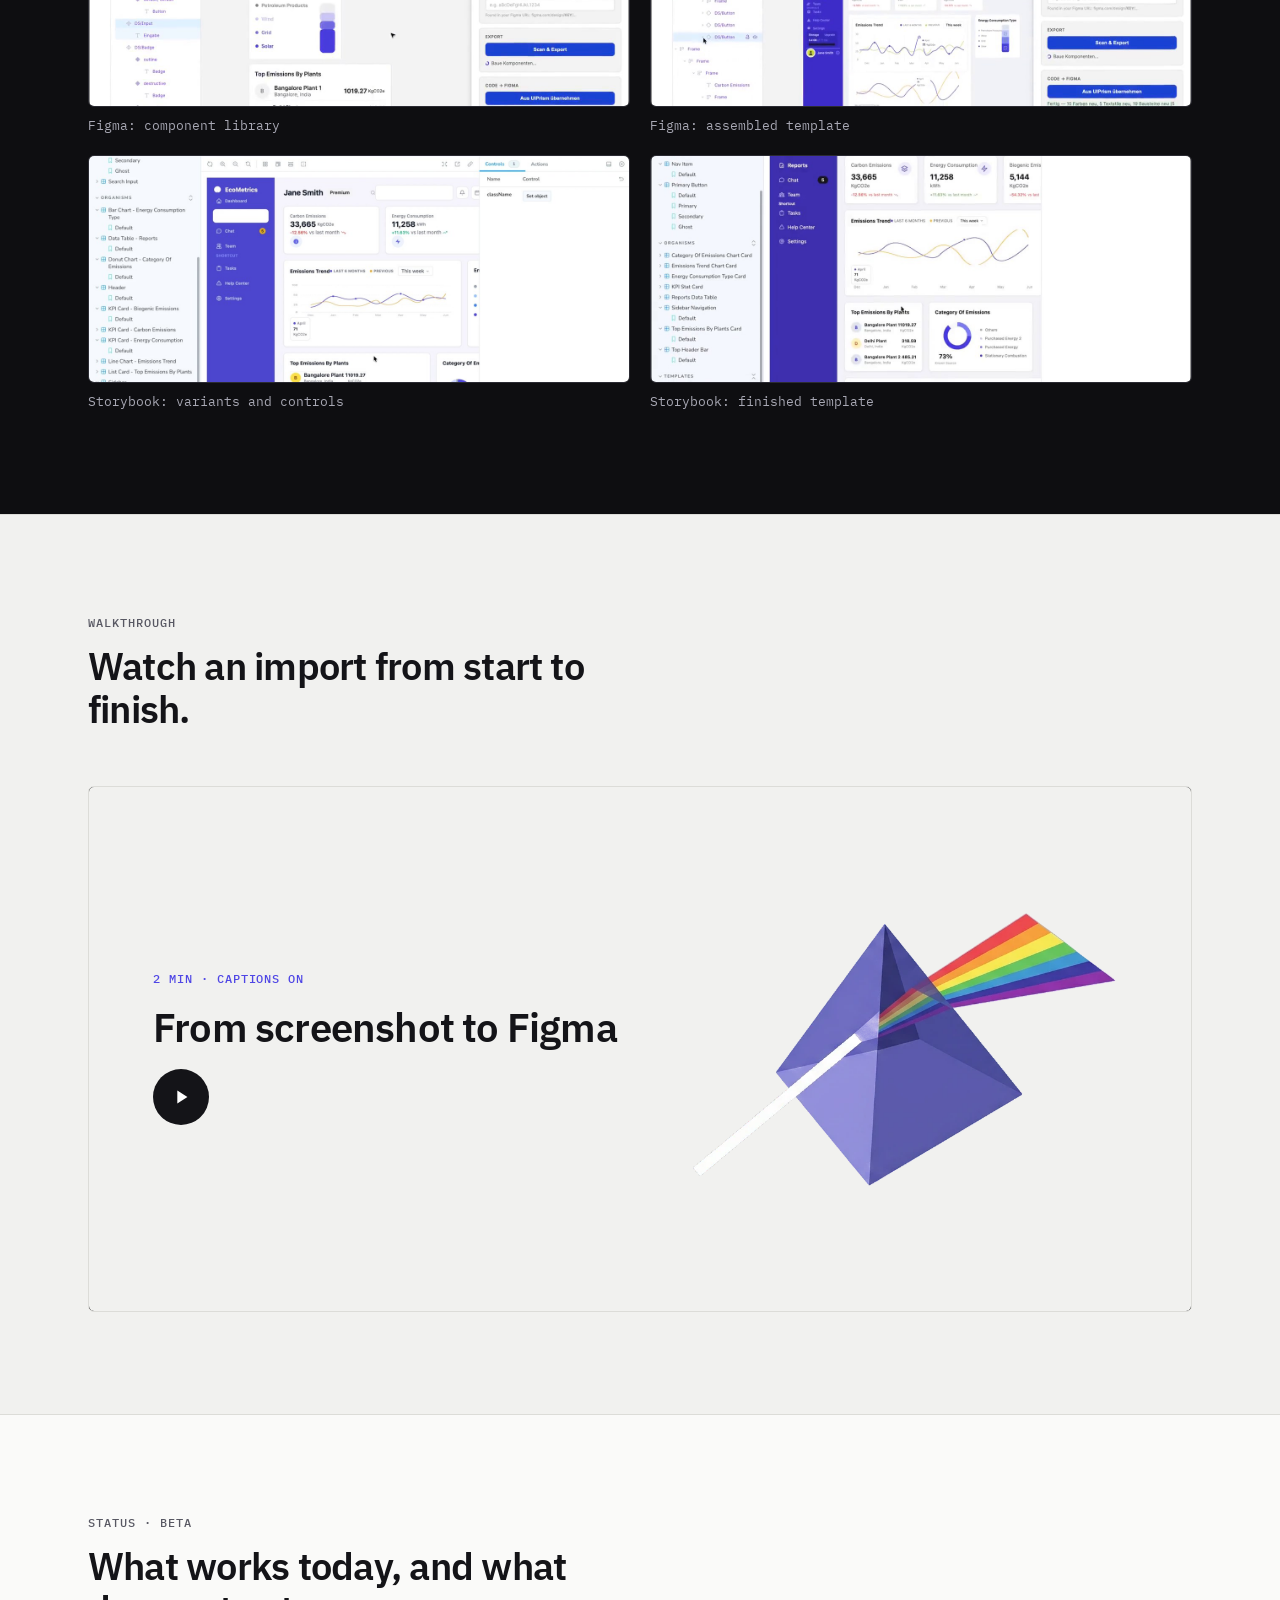
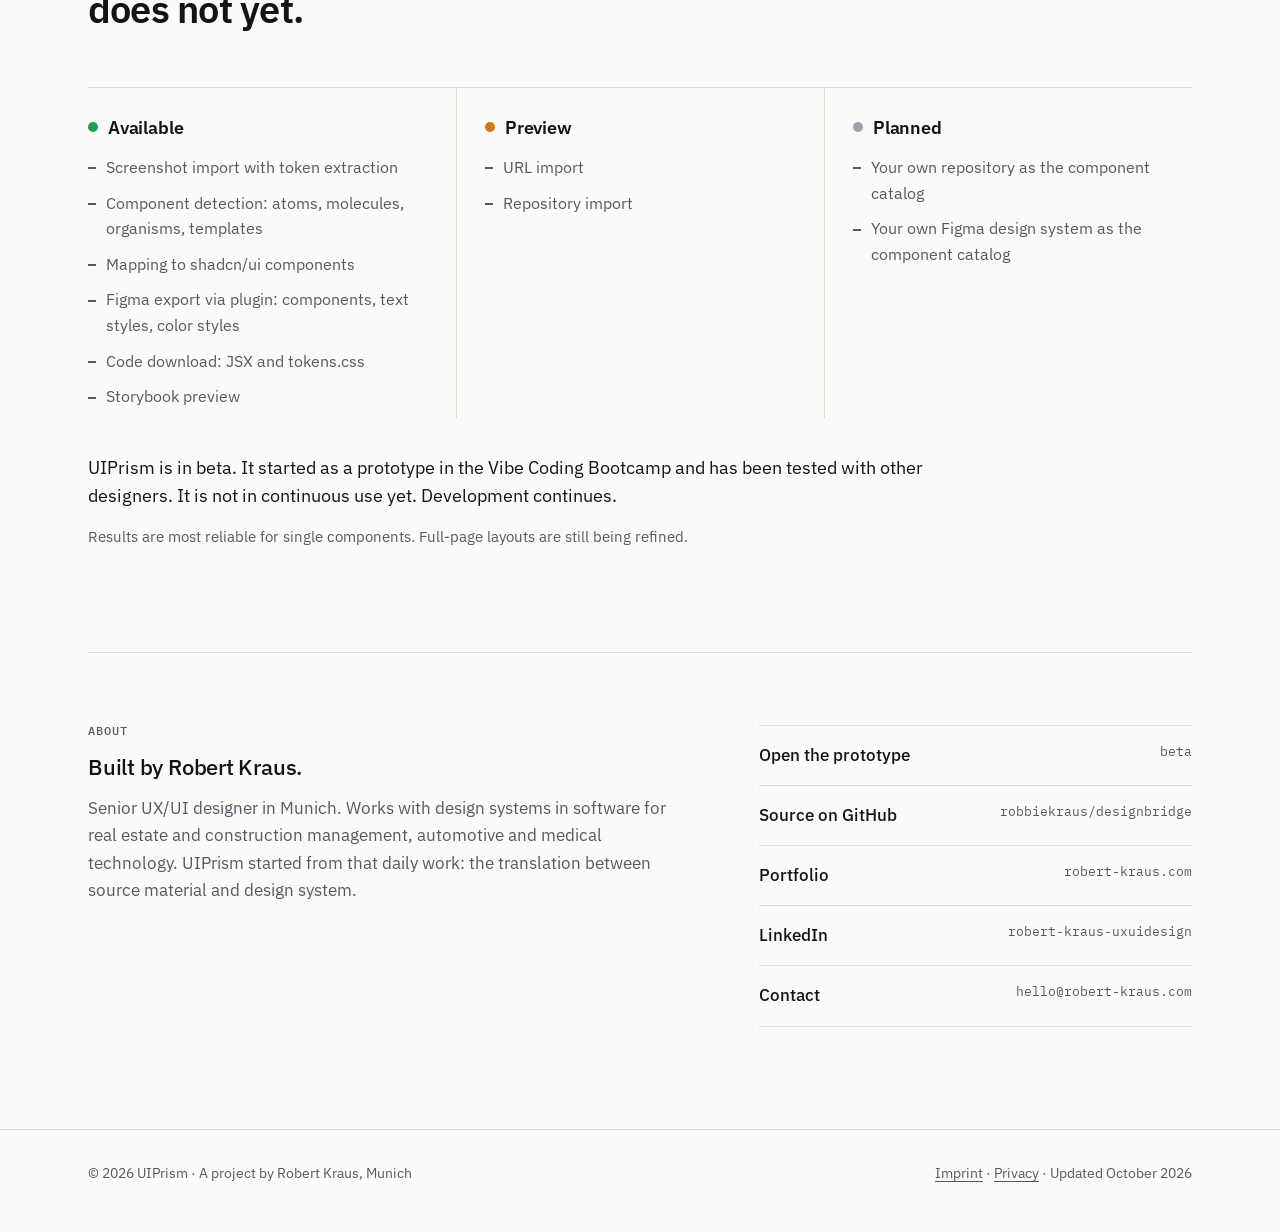
==== commit ce5001f2: "Storybook screenshot: use the dashboard template still from the recording, cropped to match Co-Autho" ====
--- a/index.html
+++ b/index.html
@@ -119,7 +119,7 @@
           <div class="row-shots four">
             <figure><button type="button" class="shot" data-shot><img src="assets/img/screens/03-figma-library.jpg" width="1280" height="608" alt="Figma file with the UIPrism plugin open next to a library of components such as badge, input and card."></button><figcaption>Figma: component library</figcaption></figure>
             <figure><button type="button" class="shot" data-shot><img src="assets/img/screens/04-figma-template.jpg" width="1280" height="608" alt="Figma canvas with the assembled dashboard template and its layer tree."></button><figcaption>Figma: assembled template</figcaption></figure>
-            <figure><button type="button" class="shot" data-shot><img src="assets/img/screens/05-storybook-controls.jpg" width="1280" height="536" alt="Storybook with its logo, the component tree of atoms and organisms, a navigation item in the canvas and the controls panel."></button><figcaption>Storybook: variants and controls</figcaption></figure>
+            <figure><button type="button" class="shot" data-shot><img src="assets/img/screens/05-storybook-controls.jpg" width="1280" height="536" alt="Storybook with the component tree, the dashboard template in the canvas and the controls panel."></button><figcaption>Storybook: variants and controls</figcaption></figure>
             <figure><button type="button" class="shot" data-shot><img src="assets/img/screens/06-storybook-template.jpg" width="1280" height="536" alt="Storybook rendering the finished dashboard template."></button><figcaption>Storybook: finished template</figcaption></figure>
           </div>
         </article>
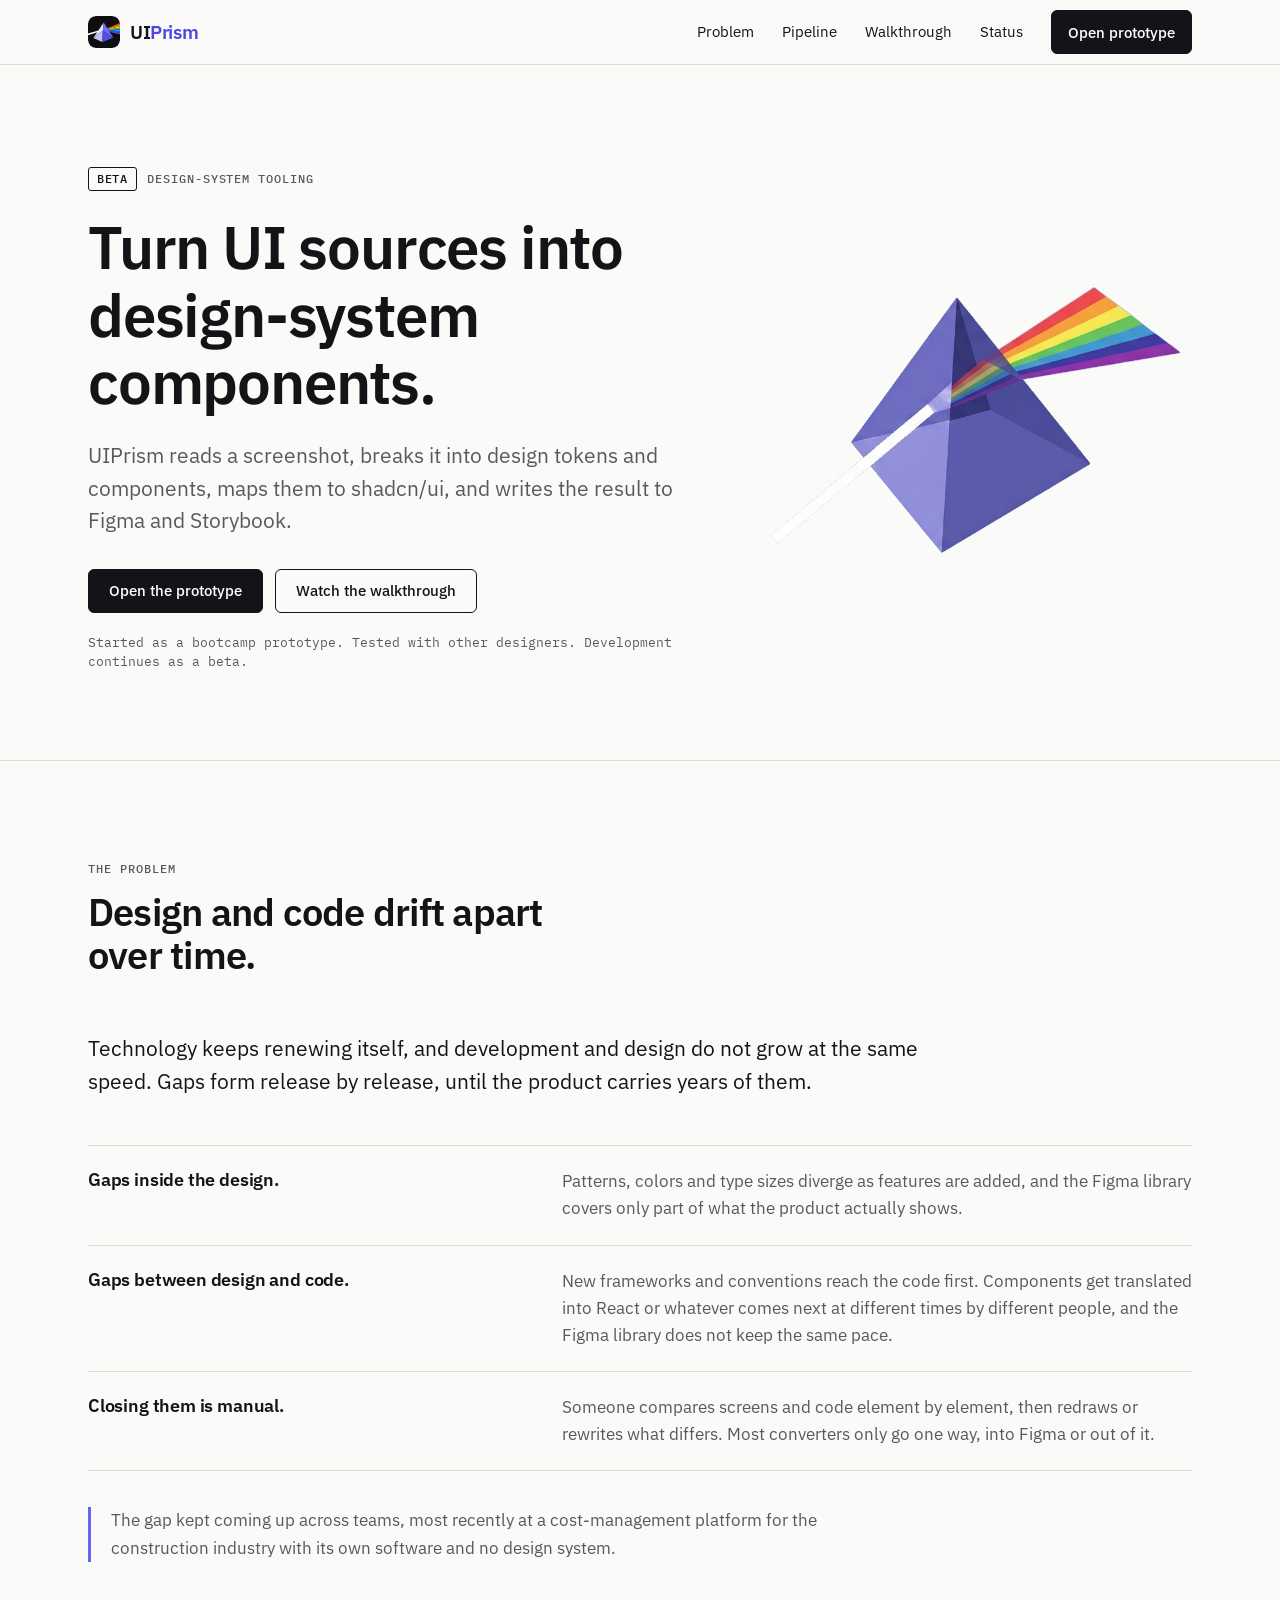
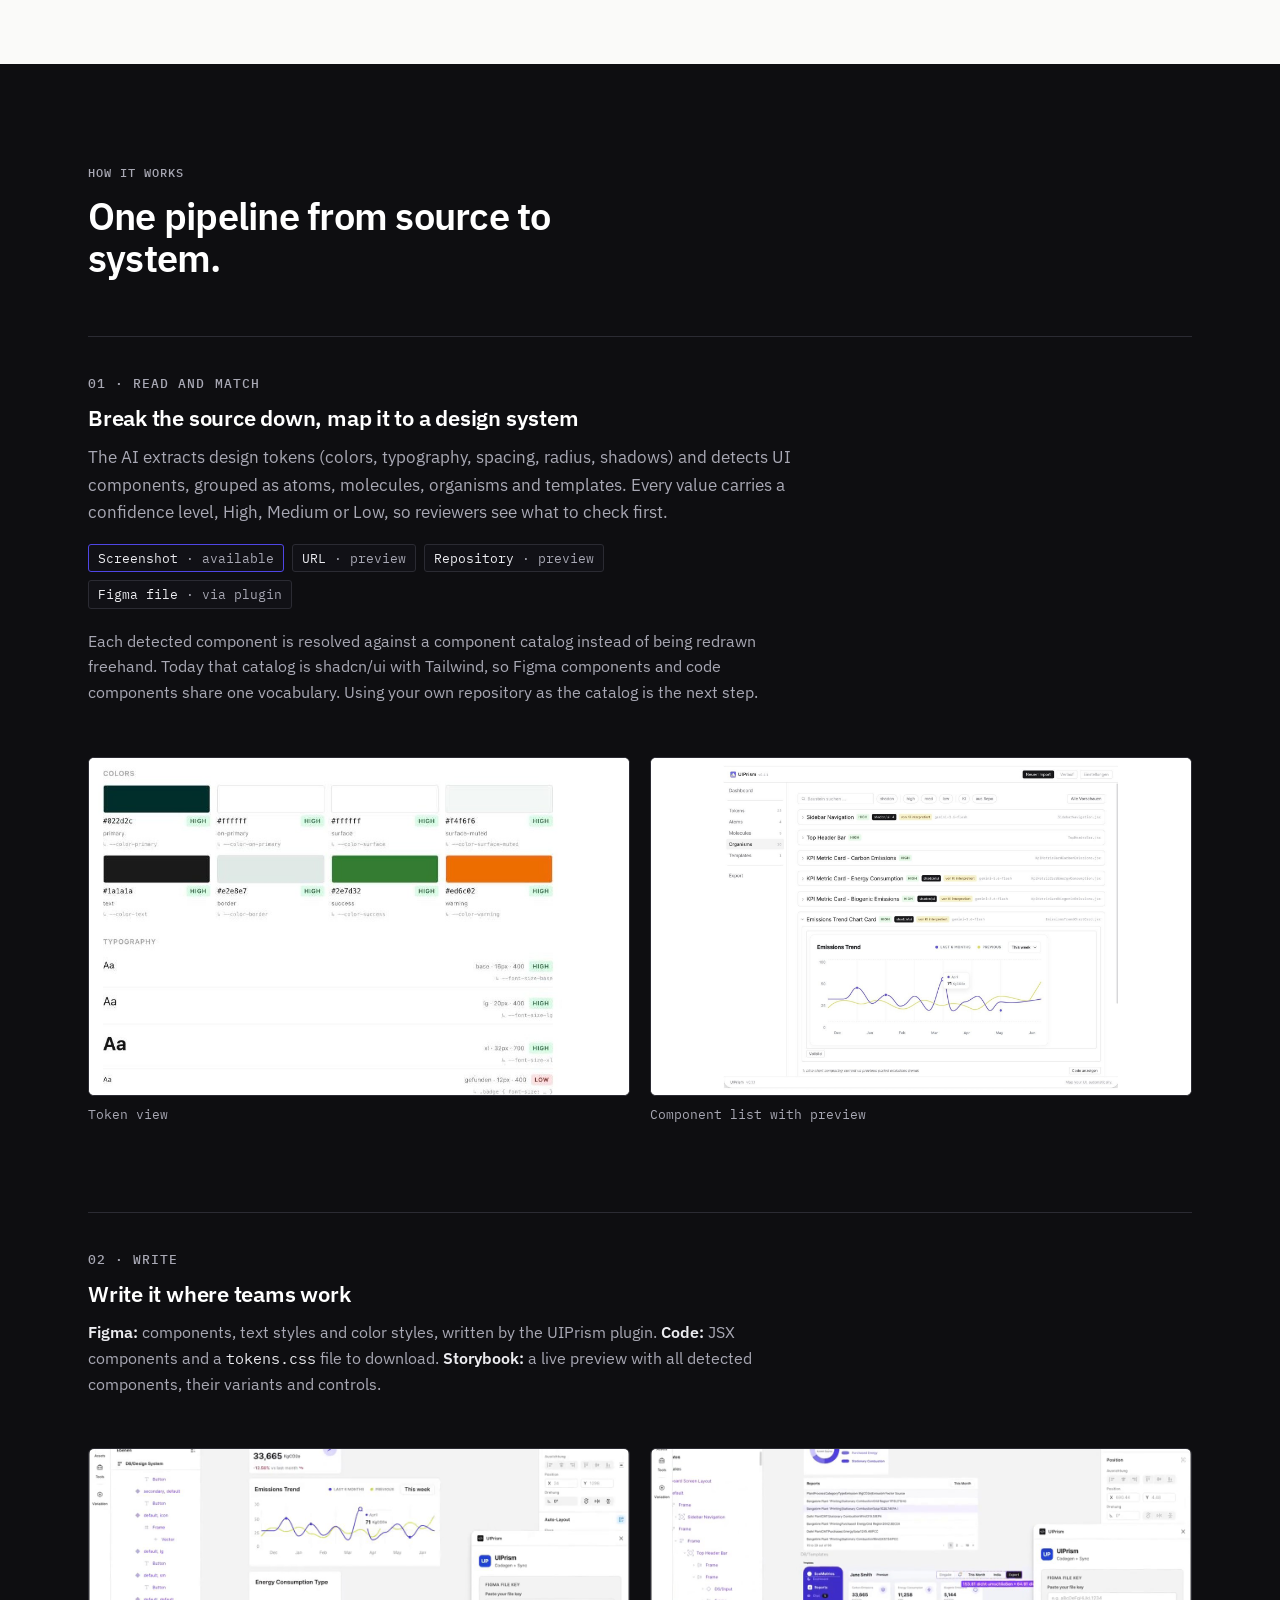
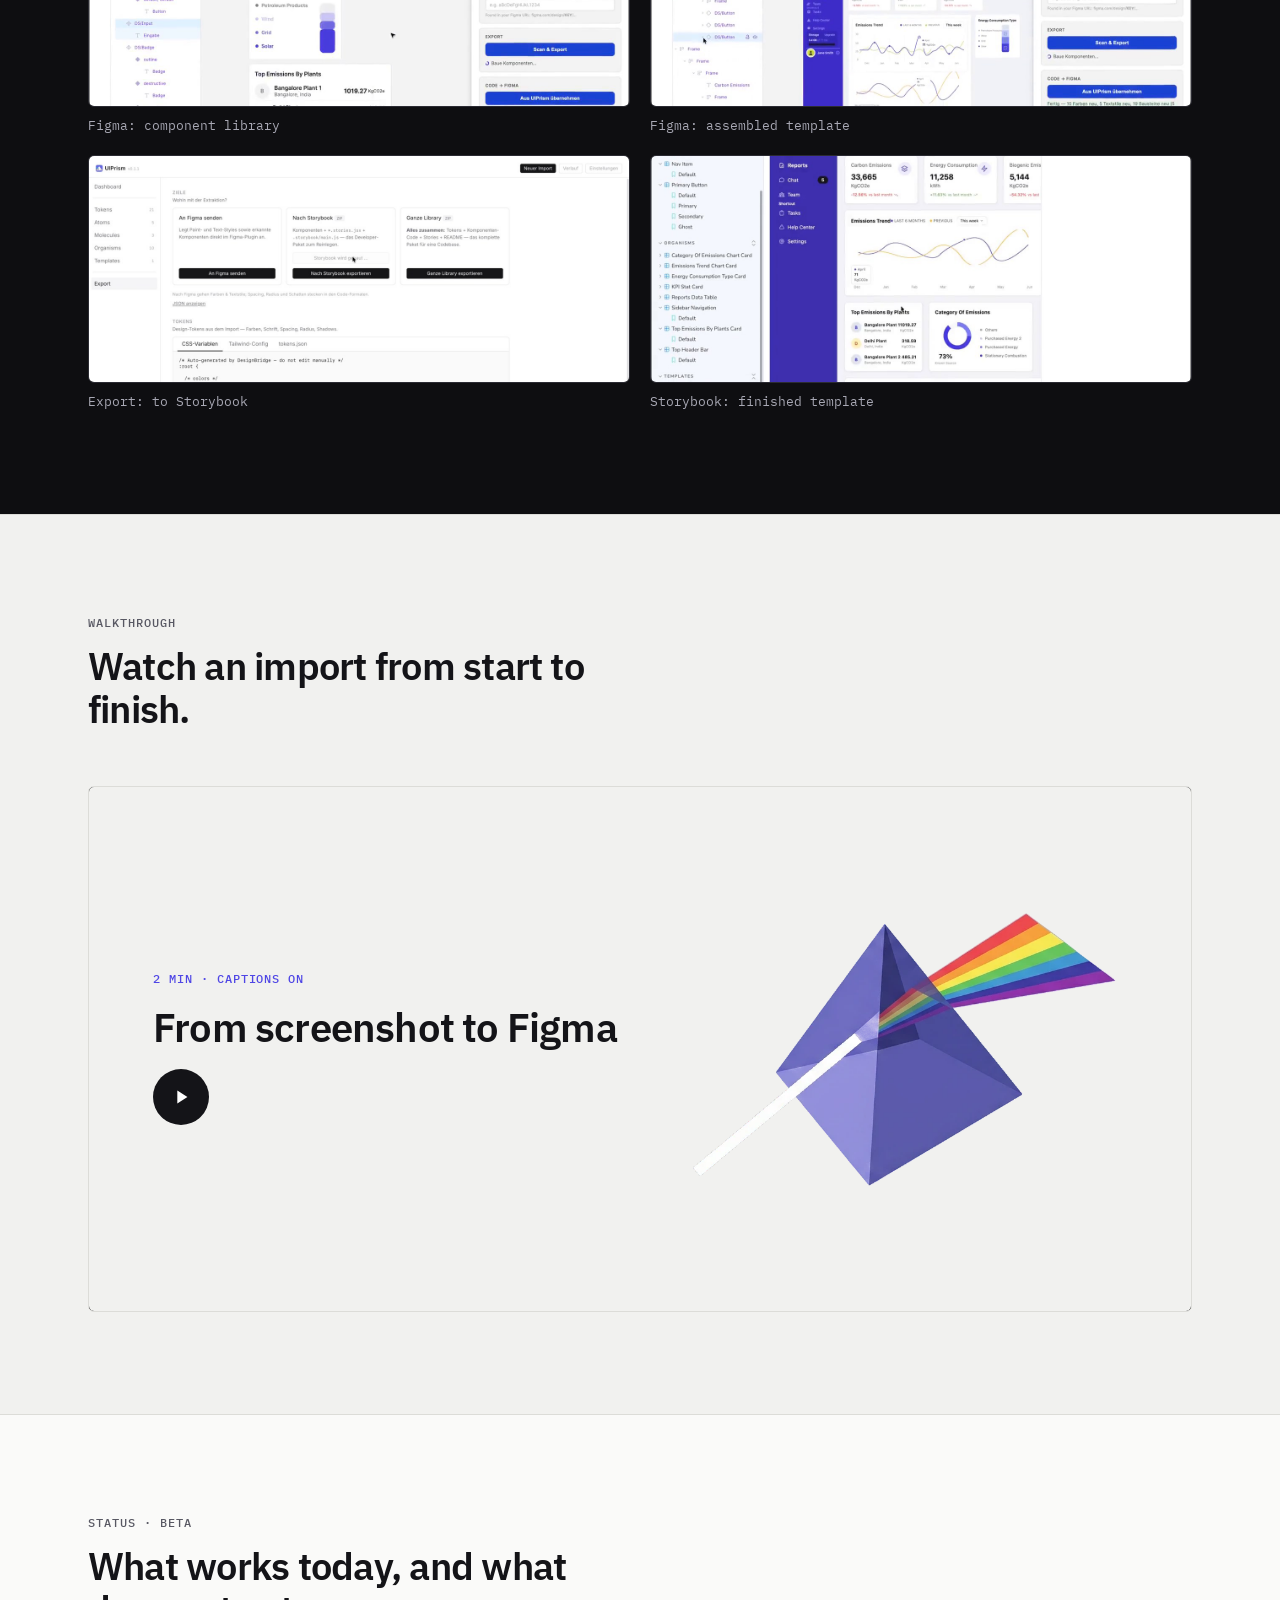
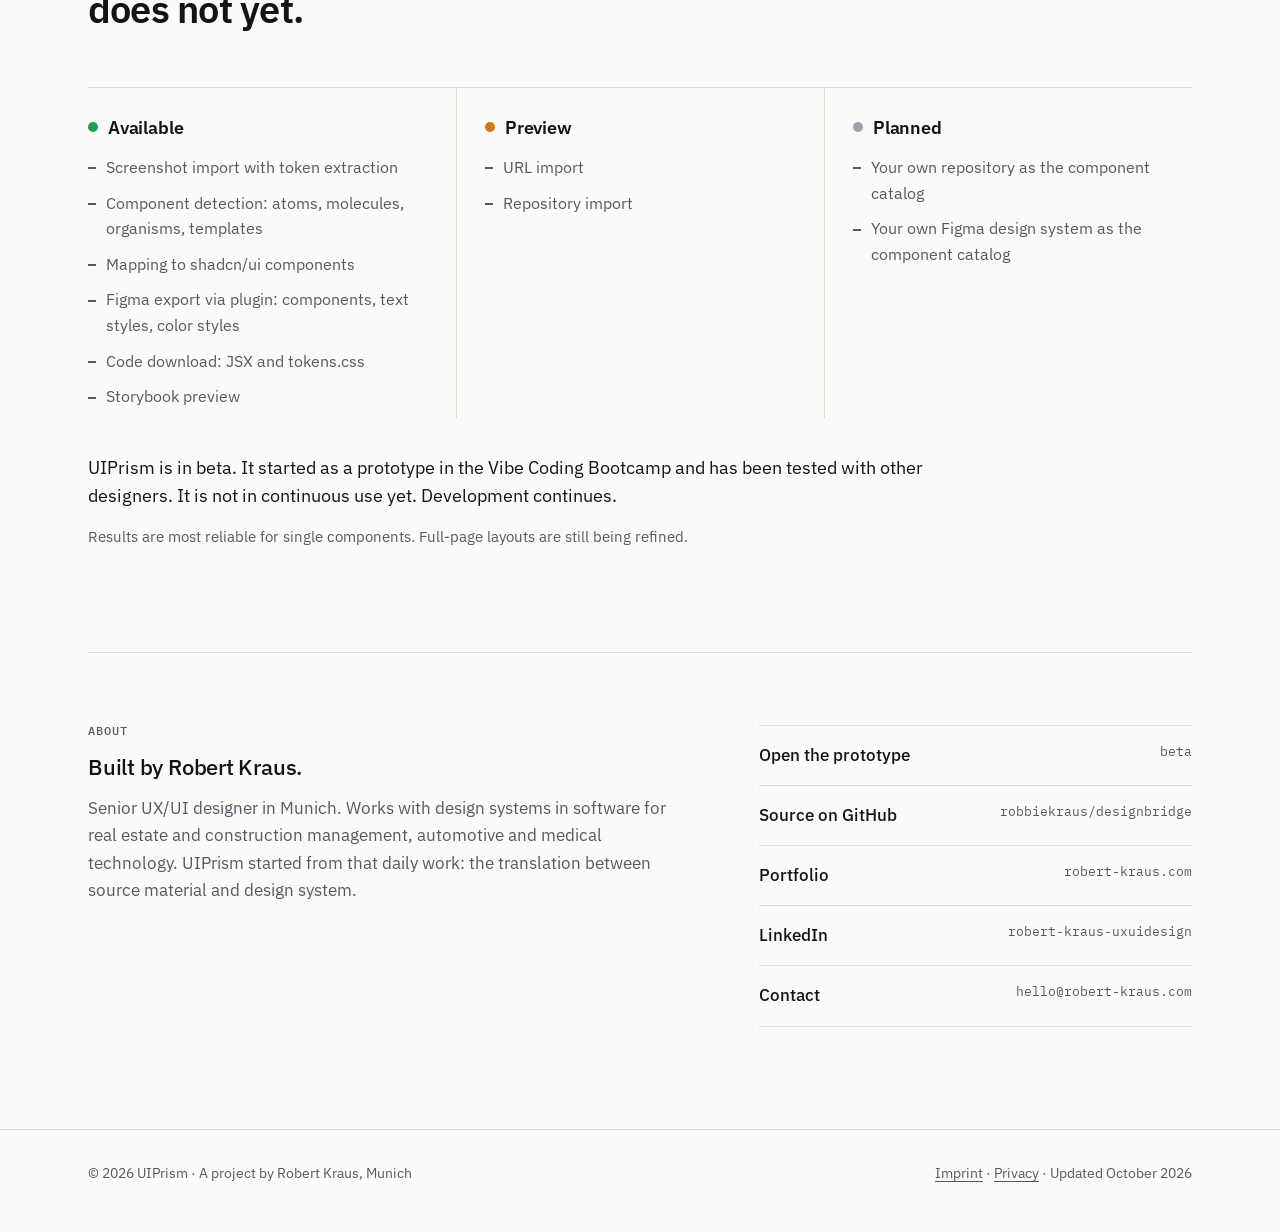
==== commit 140f38a1: "Storybook slot: use the app export view (Nach Storybook exportieren) Co-Authored-By: Claude Sonnet 5" ====
--- a/index.html
+++ b/index.html
@@ -119,7 +119,7 @@
           <div class="row-shots four">
             <figure><button type="button" class="shot" data-shot><img src="assets/img/screens/03-figma-library.jpg" width="1280" height="608" alt="Figma file with the UIPrism plugin open next to a library of components such as badge, input and card."></button><figcaption>Figma: component library</figcaption></figure>
             <figure><button type="button" class="shot" data-shot><img src="assets/img/screens/04-figma-template.jpg" width="1280" height="608" alt="Figma canvas with the assembled dashboard template and its layer tree."></button><figcaption>Figma: assembled template</figcaption></figure>
-            <figure><button type="button" class="shot" data-shot><img src="assets/img/screens/05-storybook-controls.jpg" width="1280" height="536" alt="Storybook with the component tree, the dashboard template in the canvas and the controls panel."></button><figcaption>Storybook: variants and controls</figcaption></figure>
+            <figure><button type="button" class="shot" data-shot><img src="assets/img/screens/05-storybook-controls.jpg" width="1280" height="536" alt="Export view of the UIPrism app with three targets: send to Figma, export to Storybook and export the whole library. The Storybook build is running."></button><figcaption>Export: to Storybook</figcaption></figure>
             <figure><button type="button" class="shot" data-shot><img src="assets/img/screens/06-storybook-template.jpg" width="1280" height="536" alt="Storybook rendering the finished dashboard template."></button><figcaption>Storybook: finished template</figcaption></figure>
           </div>
         </article>
